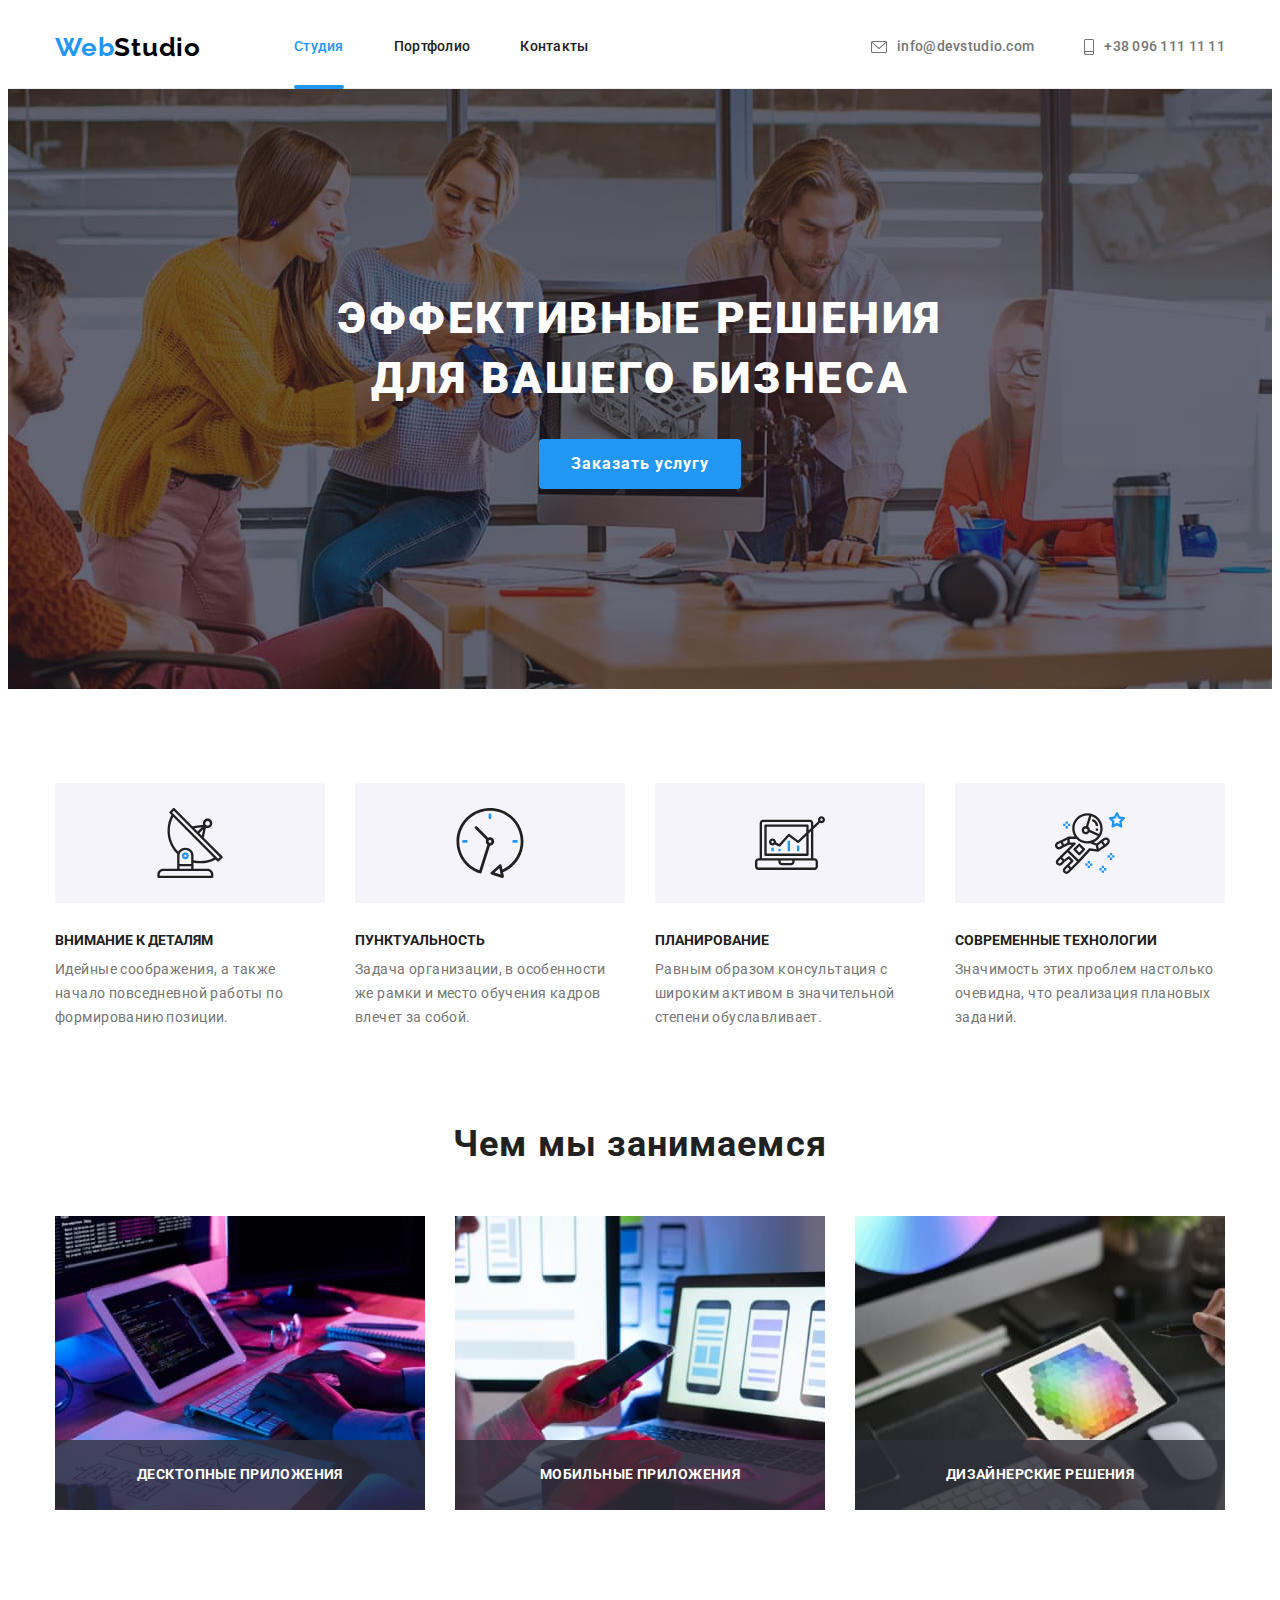
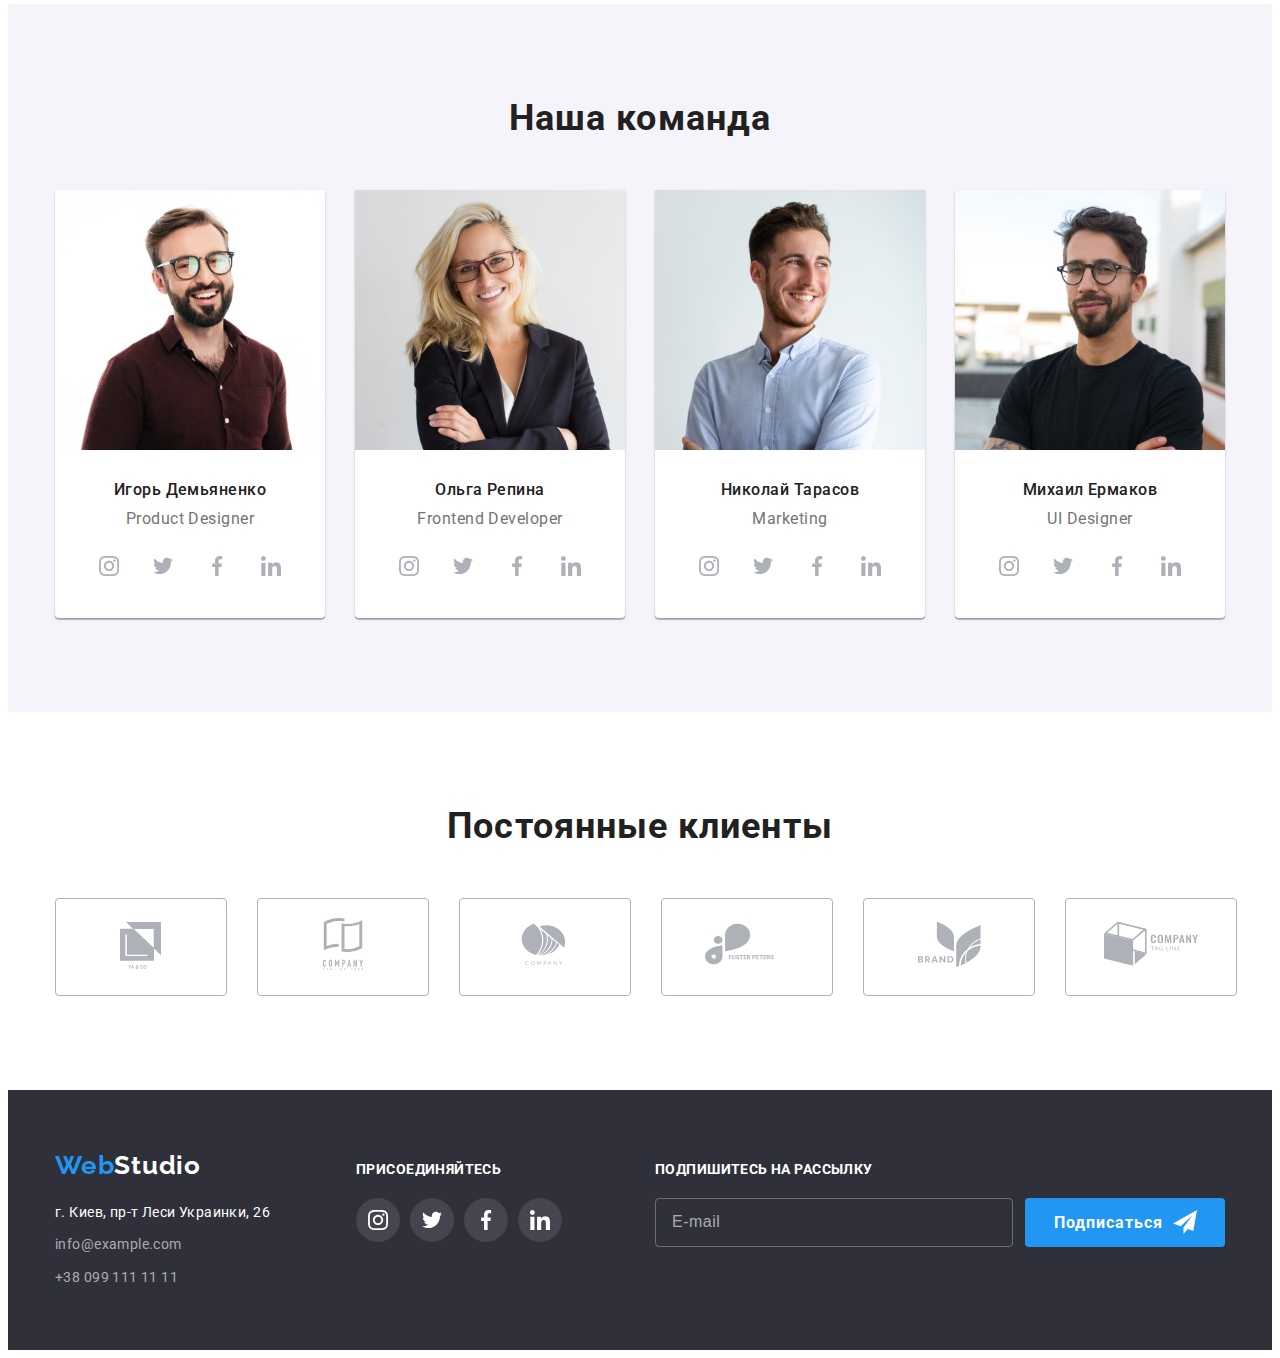
==== index.html @ 7956aa9d "Добавляет файлы после 7-го ДЗ" ====
<!DOCTYPE html>
<html lang="ru">
  <head>
    <meta charset="UTF-8" />
    <meta http-equiv="X-UA-Compatible" content="IE=edge" />
    <meta name="viewport" content="width=device-width, initial-scale=1.0" />
    <title>Студия</title>
    <link rel="preconnect" href="https://fonts.googleapis.com" />
    <link rel="preconnect" href="https://fonts.gstatic.com" crossorigin />
    <link
      href="https://fonts.googleapis.com/css2?family=Raleway:wght@700&family=Roboto:wght@400;500;700;900&display=swap"
      rel="stylesheet"
    />
    <link
      rel="stylesheet"
      href="https://cdnjs.cloudflare.com/ajax/libs/modern-normalize/1.1.0/modern-normalize.min.css"
      integrity="sha512-wpPYUAdjBVSE4KJnH1VR1HeZfpl1ub8YT/NKx4PuQ5NmX2tKuGu6U/JRp5y+Y8XG2tV+wKQpNHVUX03MfMFn9Q=="
      crossorigin="anonymous"
      referrerpolicy="no-referrer"
    />
    <link rel="stylesheet" href="./css/main.min.css" />
  </head>

  <body>
    <!-- Шапка сайта header -->
    <header class="header">
      <div class="container header__container">
        <a class="logo link header__logo" href="./index.html">
          <span class="logo__accent">Web</span>Studio</a
        >
        <nav class="header__nav nav">
          <ul class="nav__list list">
            <li class="nav__item">
              <a class="nav__link nav__link-current link" href="./index.html">Студия</a>
            </li>

            <li class="nav__item">
              <a class="nav__link link" href="./portfolio.html">Портфолио</a>
            </li>

            <li class="nav__item">
              <a class="nav__link link" href="">Контакты</a>
            </li>
          </ul>
        </nav>

        <ul class="header-contacts-list header-contacts-list__content list">
          <li class="header-contacts-list__item">
            <a class="header-contacts-list__link link" href="mailto:info@devstudio.com">
              <svg class="header-contacts-list__icon" width="16" height="12">
                <use href="./images/icons.svg#icon-contacts-envelope"></use>
              </svg>
              info@devstudio.com
            </a>
          </li>

          <li class="header-contacts-list__item">
            <a class="header-contacts-list__link link" href="tel:+380961111111">
              <svg class="header-contacts-list__icon" width="10" height="16">
                <use href="./images/icons.svg#icon-contacts-smartphone"></use>
              </svg>
              +38 096 111 11 11
            </a>
          </li>
        </ul>
      </div>
    </header>

    <main>
      <!-- Герой hero section -->
      <section class="hero hero__section">
        <h1 class="hero__title">Эффективные решения для вашего бизнеса</h1>
        <button class="btn hero__btn" type="button" data-modal-open>Заказать услугу</button>
      </section>
      <!-- Наши особенности features section  -->
      <section class="features section">
        <div class="container features__container">
          <h2 class="features__title visually-hidden">Наши особенности</h2>

          <ul class="features-list features-list__content list">
            <li class="features-list__item">
              <div class="features-list-icon">
                <svg class="features-list-icon__antenna" width="70" height="70">
                  <use href="./images/icons.svg#icon-features-antenna"></use>
                </svg>
              </div>
              <h3 class="features-list__title">Внимание к деталям</h3>
              <p class="features-list__text">
                Идейные соображения, а также начало повседневной работы по формированию позиции.
              </p>
            </li>

            <li class="features-list__item">
              <div class="features-list-icon">
                <svg class="features-list-icon__clock" width="70" height="70">
                  <use href="./images/icons.svg#icon-features-clock"></use>
                </svg>
              </div>
              <h3 class="features-list__title">Пунктуальность</h3>
              <p class="features-list__text">
                Задача организации, в особенности же рамки и место обучения кадров влечет за собой.
              </p>
            </li>

            <li class="features-list__item">
              <div class="features-list-icon">
                <svg class="features-list-icon__diagram" width="70" height="70">
                  <use href="./images/icons.svg#icon-features-diagram"></use>
                </svg>
              </div>
              <h3 class="features-list__title">Планирование</h3>
              <p class="features-list__text">
                Равным образом консультация с широким активом в значительной степени обуславливает.
              </p>
            </li>

            <li class="features-list__item">
              <div class="features-list-icon">
                <svg class="features-list-icon__astronaut" width="70" height="70">
                  <use href="./images/icons.svg#icon-features-astronaut"></use>
                </svg>
              </div>
              <h3 class="features-list__title">Современные технологии</h3>
              <p class="features-list__text">
                Значимость этих проблем настолько очевидна, что реализация плановых заданий.
              </p>
            </li>
          </ul>
        </div>
      </section>
      <!-- Чем мы занимаемся about section -->
      <section class="about section">
        <div class="container about__container">
          <h2 class="about__title section-title">Чем мы занимаемся</h2>

          <ul class="about-list list">
            <li class="about-list__item">
              <div class="about-list-container">
                <img
                  src="./images/about-1.jpg"
                  alt="рабочее место разработчика монитор с кодом и руки на клавиатуре"
                  width="370"
                />
                <p class="about-list-container__text">Десктопные приложения</p>
              </div>
            </li>

            <li class="about-list__item">
              <div class="about-list-container">
                <img
                  src="./images/about-2.jpg"
                  alt="рабочее место разработчика ноутбук с дизайном мобильного сайта и руки с телефоном"
                  width="370"
                />
                <p class="about-list-container__text">Мобильные приложения</p>
              </div>
            </li>

            <li class="about-list__item">
              <div class="about-list-container">
                <img
                  src="./images/about-3.jpg"
                  alt="рабочее место разработчика монитор с палитрой цветов на экране и планшет в руках с палитрой"
                  width="370"
                />
                <p class="about-list-container__text">Дизайнерские решения</p>
              </div>
            </li>
          </ul>
        </div>
      </section>
      <!-- Наша команда team section-->
      <section class="team section">
        <div class="container team__container">
          <h2 class="team__title section-title">Наша команда</h2>
          <ul class="team-list team-list__content list">
            <li class="team-list__item">
              <img src="./images/team-1.jpg" alt="мужчина в очках и бардовой рубашке" width="270" />
              <div class="team-list-descr">
                <h3 class="team-list-descr__title">Игорь Демьяненко</h3>
                <p class="team-list-descr__text" lang="en">Product Designer</p>

                <ul class="social-list social-list__content list">
                  <li class="social-list__item">
                    <a href="" class="social-list__link link">
                      <svg class="social-list__icon social-list__icon-team" width="20" height="20">
                        <use href="./images/icons.svg#icon-social-instagram"></use>
                      </svg>
                    </a>
                  </li>

                  <li class="social-list__item">
                    <a href="" class="social-list__link link">
                      <svg class="social-list__icon social-list__icon-team" width="20" height="20">
                        <use href="./images/icons.svg#icon-social-twitter "></use>
                      </svg>
                    </a>
                  </li>

                  <li class="social-list__item">
                    <a href="" class="social-list__link link">
                      <svg class="social-list__icon social-list__icon-team" width="20" height="20">
                        <use href="./images/icons.svg#icon-social-facebook"></use>
                      </svg>
                    </a>
                  </li>

                  <li class="social-list__item">
                    <a href="" class="social-list__link link">
                      <svg class="social-list__icon social-list__icon-team" width="20" height="20">
                        <use href="./images/icons.svg#icon-social-linkedin"></use>
                      </svg>
                    </a>
                  </li>
                </ul>
              </div>
            </li>

            <li class="team-list__item">
              <img src="./images/team-2.jpg" alt="женщина в очках и черном пиджаке" width="270" />
              <div class="team-list-descr">
                <h3 class="team-list-descr__title">Ольга Репина</h3>
                <p class="team-list-descr__text" lang="en">Frontend Developer</p>

                <ul class="social-list social-list__content list">
                  <li class="social-list__item">
                    <a href="" class="social-list__link link">
                      <svg class="social-list__icon social-list__icon-team" width="20" height="20">
                        <use href="./images/icons.svg#icon-social-instagram"></use>
                      </svg>
                    </a>
                  </li>

                  <li class="social-list__item">
                    <a href="" class="social-list__link link">
                      <svg class="social-list__icon social-list__icon-team" width="20" height="20">
                        <use href="./images/icons.svg#icon-social-twitter "></use>
                      </svg>
                    </a>
                  </li>

                  <li class="social-list__item">
                    <a href="" class="social-list__link link">
                      <svg class="social-list__icon social-list__icon-team" width="20" height="20">
                        <use href="./images/icons.svg#icon-social-facebook"></use>
                      </svg>
                    </a>
                  </li>

                  <li class="social-list__item">
                    <a href="" class="social-list__link link">
                      <svg class="social-list__icon social-list__icon-team" width="20" height="20">
                        <use href="./images/icons.svg#icon-social-linkedin"></use>
                      </svg>
                    </a>
                  </li>
                </ul>
              </div>
            </li>

            <li class="team-list__item">
              <img src="./images/team-3.jpg" alt="мужчина в голубой рубашке" width="270" />
              <div class="team-list-descr">
                <h3 class="team-list-descr__title">Николай Тарасов</h3>
                <p class="team-list-descr__text" lang="en">Marketing</p>

                <ul class="social-list social-list__content list">
                  <li class="social-list__item">
                    <a href="" class="social-list__link link">
                      <svg class="social-list__icon social-list__icon-team" width="20" height="20">
                        <use href="./images/icons.svg#icon-social-instagram"></use>
                      </svg>
                    </a>
                  </li>

                  <li class="social-list__item">
                    <a href="" class="social-list__link link">
                      <svg class="social-list__icon social-list__icon-team" width="20" height="20">
                        <use href="./images/icons.svg#icon-social-twitter "></use>
                      </svg>
                    </a>
                  </li>

                  <li class="social-list__item">
                    <a href="" class="social-list__link link">
                      <svg class="social-list__icon social-list__icon-team" width="20" height="20">
                        <use href="./images/icons.svg#icon-social-facebook"></use>
                      </svg>
                    </a>
                  </li>

                  <li class="social-list__item">
                    <a href="" class="social-list__link link">
                      <svg class="social-list__icon social-list__icon-team" width="20" height="20">
                        <use href="./images/icons.svg#icon-social-linkedin"></use>
                      </svg>
                    </a>
                  </li>
                </ul>
              </div>
            </li>

            <li class="team-list__item">
              <img
                src="./images/team-4.jpg"
                alt="мужчина в очках и в черной футболке"
                width="270"
              />
              <div class="team-list-descr">
                <h3 class="team-list-descr__title">Михаил Ермаков</h3>
                <p class="team-list-descr__text" lang="en">UI Designer</p>

                <ul class="social-list social-list__content list">
                  <li class="social-list__item">
                    <a href="" class="social-list__link link">
                      <svg class="social-list__icon social-list__icon-team" width="20" height="20">
                        <use href="./images/icons.svg#icon-social-instagram"></use>
                      </svg>
                    </a>
                  </li>

                  <li class="social-list__item">
                    <a href="" class="social-list__link link">
                      <svg class="social-list__icon social-list__icon-team" width="20" height="20">
                        <use href="./images/icons.svg#icon-social-twitter "></use>
                      </svg>
                    </a>
                  </li>

                  <li class="social-list__item">
                    <a href="" class="social-list__link link">
                      <svg class="social-list__icon social-list__icon-team" width="20" height="20">
                        <use href="./images/icons.svg#icon-social-facebook"></use>
                      </svg>
                    </a>
                  </li>

                  <li class="social-list__item">
                    <a href="" class="social-list__link link">
                      <svg class="social-list__icon social-list__icon-team" width="20" height="20">
                        <use href="./images/icons.svg#icon-social-linkedin"></use>
                      </svg>
                    </a>
                  </li>
                </ul>
              </div>
            </li>
          </ul>
        </div>
      </section>
      <!-- Наши клиенты clients section-->
      <section class="clients section">
        <div class="container clients__container">
          <h2 class="clients__title section-title">Постоянные клиенты</h2>
          <ul class="clients-list clients-list__content list">
            <li class="clients-list__item">
              <a href="" class="clients-list__link link">
                <svg class="clients-list__icon" width="106" height="60">
                  <use href="./images/icons.svg#icon-clients-logo-1 "></use>
                </svg>
              </a>
            </li>

            <li class="clients-list__item">
              <a href="" class="clients-list__link link">
                <svg class="clients-list__icon" width="106" height="60">
                  <use href="./images/icons.svg#icon-clients-logo-2 "></use>
                </svg>
              </a>
            </li>

            <li class="clients-list__item">
              <a href="" class="clients-list__link link">
                <svg class="clients-list__icon" width="106" height="60">
                  <use href="./images/icons.svg#icon-clients-logo-3 "></use>
                </svg>
              </a>
            </li>

            <li class="clients-list__item">
              <a href="" class="clients-list__link link">
                <svg class="clients-list__icon" width="106" height="60">
                  <use href="./images/icons.svg#icon-clients-logo-4 "></use>
                </svg>
              </a>
            </li>

            <li class="clients-list__item">
              <a href="" class="clients-list__link link">
                <svg class="clients-list__icon" width="106" height="60">
                  <use href="./images/icons.svg#icon-clients-logo-5 "></use>
                </svg>
              </a>
            </li>

            <li class="clients-list__item">
              <a href="" class="clients-list__link link">
                <svg class="clients-list__icon" width="106" height="60">
                  <use href="./images/icons.svg#icon-clients-logo-6 "></use>
                </svg>
              </a>
            </li>
          </ul>
        </div>
      </section>
    </main>
    <!-- Подвал сайта footer-->
    <footer class="footer">
      <div class="container footer__container">
        <div class="footer-left footer-left__content">
          <a class="footer__logo logo link" href="./index.html">
            <span class="logo__accent">Web</span>Studio</a
          >
          <address class="footer-adress footer-adress__content">
            <p class="footer-adress__text">г. Киев, пр-т Леси Украинки, 26</p>
          </address>
          <ul class="footer-contacts-list footer-contacts-list__content list">
            <li class="footer-contacts-list__item">
              <a class="footer-contacts-list__link link" href="mailto:info@example.com"
                >info@example.com</a
              >
            </li>
            <li class="footer-contacts-list__item">
              <a class="footer-contacts-list__link link" href="tel:+380991111111"
                >+38 099 111 11 11</a
              >
            </li>
          </ul>
        </div>
        <div class="footer-middle footer-middle__content">
          <p class="footer-middle__text">Присоединяйтесь</p>
          <ul class="social-list list">
            <li class="social-list__item">
              <a href="" class="social-list__link social-list__link-footer link">
                <svg class="social-list__icon" width="20" height="20">
                  <use href="./images/icons.svg#icon-social-instagram"></use>
                </svg>
              </a>
            </li>

            <li class="social-list__item">
              <a href="" class="social-list__link social-list__link-footer link">
                <svg class="social-list__icon" width="20" height="20">
                  <use href="./images/icons.svg#icon-social-twitter "></use>
                </svg>
              </a>
            </li>

            <li class="social-list__item">
              <a href="" class="social-list__link social-list__link-footer link">
                <svg class="social-list__icon" width="20" height="20">
                  <use href="./images/icons.svg#icon-social-facebook"></use>
                </svg>
              </a>
            </li>

            <li class="social-list__item">
              <a href="" class="social-list__link social-list__link-footer link">
                <svg class="social-list__icon" width="20" height="20">
                  <use href="./images/icons.svg#icon-social-linkedin"></use>
                </svg>
              </a>
            </li>
          </ul>
        </div>
        <div class="footer-right">
          <form action="#" class="footer-form">
            <p class="footer-form__text">Подпишитесь на рассылку</p>
            <div class="footer-form-block">
              <input
                type="email"
                name="user-email"
                id="user-email"
                class="input-email"
                placeholder="E-mail"
              />
              <span class="footer-button-wrapper">
                <button type="submit" class="btn footer__btn">Подписаться</button>
                <svg class="btn__icon" width="24" height="24">
                  <use href="./images/icons.svg#icon-subscription "></use>
                </svg>
              </span>
            </div>
          </form>
        </div>
      </div>
    </footer>

    <div class="backdrop is-hidden" data-modal>
      <div class="modal">
        <button type="button" class="close-btn" data-modal-close>
          <svg class="close-btn__icon" width="18" height="18">
            <use href="./images/icons.svg#icon-close "></use>
          </svg>
        </button>

        <p class="modal__title">Оставьте свои данные, мы вам перезвоним</p>

        <form action="#" class="modal-form">
          <div class="modal-form__field">
            <label for="user-name" class="modal-form__input-label">Имя</label>
            <span class="modal-form__input-wrapper">
              <input type="text" name="user-name" id="user-name" class="modal-form__input" />
              <svg class="modal-form__input-icon" width="18" height="18">
                <use href="./images/icons.svg#icon-modal-person"></use>
              </svg>
            </span>
          </div>

          <div class="modal-form__field">
            <label for="user-tel" class="modal-form__input-label">Телефон</label>
            <span class="modal-form__input-wrapper">
              <input type="tel" name="user-tel" id="user-tel" class="modal-form__input" />
              <svg class="modal-form__input-icon" width="18" height="18">
                <use href="./images/icons.svg#icon-modal-phone"></use>
              </svg>
            </span>
          </div>

          <div class="modal-form__field">
            <label for="user-email" class="modal-form__input-label">Почта</label>
            <span class="modal-form__input-wrapper">
              <input type="email" name="user-email" id="user-email" class="modal-form__input" />
              <svg class="modal-form__input-icon" width="18" height="18">
                <use href="./images/icons.svg#icon-modal-email"></use>
              </svg>
            </span>
          </div>
          <div class="modal-form__field">
            <label for="user-text" class="modal-form__input-label">Комментарий</label>
            <textarea
              name="user-text"
              id="user-text"
              class="modal-form__text-input"
              placeholder="Введите текст"
            ></textarea>
          </div>

          <label for="modal-checkbox" class="modal-form__check-text">
            <input
              type="checkbox"
              id="modal-checkbox"
              class="modal-form__checkbox visually-hidden"
            />
            <span class="modal-form__icon-place">
              <svg class="modal-form__check-icon" width="16" height="15">
                <use href="./images/icons.svg#icon-modal-check"></use>
              </svg>
            </span>
            Соглашаюсь с рассылкой и принимаю&#160;
            <a class="modal-form__link link" href="">Условия договора</a></label
          >

          <button type="submit" class="btn modal-form__btn">Отправить</button>
        </form>
      </div>
    </div>
    <script src="./js/modal.js"></script>
  </body>
</html>
---- css/main.min.css ----
:root{--accent-color: #2196f3;--title-color: #212121;--text-color: #757575;--primary-background-color: #ffffff;--secondary-background-color: #2f303a;--third-background-color: #f5f4fa;--btn-color: #f5f4fa;--primary-btn-text-color: #ffffff;--secondary-btn-text-color: #212121;--primary-gap: 30px}html{box-sizing:border-box}*,*::before,*::after{box-sizing:inherit}body{background-color:var(--primary-background-color);color:var(--text-color);font-family:Roboto, sans-serif;font-style:normal}h1,h2,h3,h4,h5,h6,p{margin:0}ul{padding:0;margin:0}img{display:block;max-width:100%;height:auto}.link{text-decoration:none}.list{list-style:none}.visually-hidden{position:absolute;width:1px;height:1px;margin:-1px;padding:0;overflow:hidden;border:0;clip:rect(0 0 0 0)}.logo{font-family:Raleway, sans-serif;font-weight:700;font-size:26px;line-height:1.19;letter-spacing:0.03em;color:#000000}.logo__accent{color:var(--accent-color)}.container{padding-left:15px;padding-right:15px}.section{padding-top:94px;padding-bottom:94px}.section-title{color:var(--title-color);font-weight:700;font-size:36px;line-height:1.16;text-align:center;letter-spacing:0.03em}.btn{display:block;padding-top:10px;padding-bottom:10px;border:none;border-radius:4px;cursor:pointer;font-family:inherit;font-weight:700;font-size:16px;line-height:1.87;text-align:center;letter-spacing:0.06em;color:var(--primary-btn-text-color);background-color:var(--accent-color)}.btn__icon{position:absolute;right:28px;top:50%;transform:translateY(-50%);fill:#ffffff}.social-list{display:flex;justify-content:center}.social-list__content{margin-top:16px}.social-list__item{width:44px;height:44px}.social-list__item+.social-list__item{margin-left:10px}.social-list__link{width:100%;height:100%;border-radius:50%;background-color:#ffffff;display:flex;align-items:center;justify-content:center;transition:background-color 250ms cubic-bezier(0.4, 0, 0.2, 1)}.social-list__link:hover,.social-list__link:focus{background-color:var(--accent-color)}.social-list__link-footer{background-color:rgba(255,255,255,0.1)}.social-list__icon{fill:#ffffff}.social-list__icon-team{fill:#afb1b8;transition:fill 250ms cubic-bezier(0.4, 0, 0.2, 1)}.social-list__link:hover .social-list__icon-team,.social-list__link:focus .social-list__icon-team{fill:var(--primary-btn-text-color)}.backdrop{position:fixed;width:100vw;height:100vh;background:rgba(0,0,0,0.2);top:0;display:flex;align-items:center;justify-content:center;transition:opacity 250ms cubic-bezier(0.4, 0, 0.2, 1),visibility 250ms cubic-bezier(0.4, 0, 0.2, 1)}.backdrop.is-hidden{opacity:0;visibility:hidden;pointer-events:none}.backdrop.is-hidden .modal{transform:scale(2) translateY(300px)}.modal{padding:40px;width:528px;min-height:581px;background-color:#ffffff;box-shadow:0px 1px 3px rgba(0,0,0,0.12),0px 1px 1px rgba(0,0,0,0.14),0px 2px 1px rgba(0,0,0,0.2);border-radius:4px;position:relative;transform:scale(1) translateY(0);transition:transform 250ms cubic-bezier(0.4, 0, 0.2, 1)}.close-btn{position:absolute;padding:0;right:8px;top:8px;background-color:#ffffff;border-radius:50%;width:30px;height:30px;border:1px solid rgba(0,0,0,0.1);display:flex;align-items:center;justify-content:center;transition:fill 250ms cubic-bezier(0.4, 0, 0.2, 1)}.close-btn__icon{display:block;fill:#000000}.close-btn:hover .close-btn__icon,.close-btn:focus .close-btn__icon{fill:var(--accent-color)}.modal__title{margin-bottom:12px;font-weight:700;font-size:20px;line-height:1.15;text-align:center;letter-spacing:0.03em;color:var(--title-color)}.modal-form__field+.modal-form__field{margin-top:10px}.modal-form__input-label{font-size:12px;line-height:1.16;letter-spacing:0.01em;color:var(--text-color);display:block;margin-bottom:4px}.modal-form__input-wrapper{display:block;position:relative}.modal-form__input{width:100%;height:40px;border:1px solid rgba(33,33,33,0.2);border-radius:4px;background:transparent;padding-left:42px;padding-right:12px;outline:none;transition:border-color 250ms cubic-bezier(0.4, 0, 0.2, 1)}.modal-form__input:focus{border-color:var(--accent-color)}.modal-form__input-icon{position:absolute;left:12px;top:50%;transform:translateY(-50%);transition:fill 250ms cubic-bezier(0.4, 0, 0.2, 1)}.modal-form__input:focus+.modal-form__input-icon{fill:var(--accent-color)}.modal-form__text-input{padding-top:12px;padding-bottom:12px;padding-left:16px;padding-right:16px;width:100%;height:120px;border-radius:4px;border:1px solid rgba(33,33,33,0.2);background:transparent;resize:none;outline:none;transition:border-color 250ms cubic-bezier(0.4, 0, 0.2, 1)}.modal-form__text-input:focus{border-color:var(--accent-color)}.modal-form__check-text{margin-top:20px;margin-bottom:30px;font-size:14px;line-height:1.71;letter-spacing:0.03em;color:var(--text-color);display:flex;position:relative;align-items:center;justify-content:center}.modal-form__icon-place{width:16px;height:15px;border:2px solid #212121;border-radius:2px;margin-right:8px;display:flex;align-items:center;justify-content:center;transition:background-color 250ms cubic-bezier(0.4, 0, 0.2, 1)}.modal-form__checkbox:checked+.modal-form__icon-place{background-color:var(--accent-color);border:none}.modal-form__link{margin-bottom:5px;color:var(--accent-color)}.modal-form__link::after{content:'';width:100%;height:1px;margin-top:-5px;background-color:var(--accent-color);display:block;border-bottom:1px solid var(--accent-color)}.modal-form__btn{margin:0 auto;padding-left:56px;padding-right:55px;transition:background-color 250ms cubic-bezier(0.4, 0, 0.2, 1),box-shadow 250ms cubic-bezier(0.4, 0, 0.2, 1)}.modal-form__btn:hover,.modal-form__btn:focus{background-color:#188ce8;box-shadow:0px 4px 4px rgba(0,0,0,0.15)}.header{padding-top:24px;padding-bottom:25px;border-bottom:1px solid #ececec}.header__container{margin-right:auto;margin-left:auto;width:1200px;display:flex;align-items:center}.header__logo{margin-right:93px}.nav__list{align-items:center;display:flex}.nav__item:not(:last-child){margin-right:50px}.nav__link{display:block;position:relative;color:#212121;font-weight:500;font-size:14px;line-height:1.14;letter-spacing:0.02em;transition:color 250ms cubic-bezier(0.4, 0, 0.2, 1),fill 250ms cubic-bezier(0.4, 0, 0.2, 1)}.nav__link:hover,.nav__link:focus{color:var(--accent-color)}.nav__link-current{color:var(--accent-color)}.nav__link-current::after{content:'';display:block;bottom:-34px;position:absolute;width:100%;height:4px;border-radius:2px;background-color:var(--accent-color)}.header-contacts-list__content{display:flex;justify-content:center;align-items:center;margin-left:auto}.header-contacts-list__item:not(:last-child){margin-right:50px}.header-contacts-list__link{display:flex;position:relative;color:var(--text-color);font-weight:500;font-size:14px;line-height:1.14;letter-spacing:0.02em;transition:color 250ms cubic-bezier(0.4, 0, 0.2, 1),fill 250ms cubic-bezier(0.4, 0, 0.2, 1)}.header-contacts-list__link:hover,.header-contacts-list__link:focus{color:var(--accent-color)}.header-contacts-list__icon{margin-top:auto;margin-bottom:auto;margin-right:10px;fill:currentColor}.header-contacts-list__icon:hover,.header-contacts-list__icon:focus{fill:var(--accent-color)}.hero__section{padding-top:200px;padding-bottom:200px;background-color:#c4c4c4;background-image:linear-gradient(rgba(47,48,58,0.4), rgba(47,48,58,0.4)),url(../images/hero-bg.jpg);background-repeat:no-repeat;background-position:center;background-size:cover;margin-top:0;margin-bottom:0;margin-left:auto;margin-right:auto;max-width:1600px}.hero__title{margin-left:auto;margin-right:auto;margin-bottom:30px;max-width:696px;color:#ffffff;font-weight:900;font-size:44px;line-height:1.36;text-align:center;letter-spacing:0.06em;text-transform:uppercase}.hero__btn{margin-left:auto;margin-right:auto;padding-left:32px;padding-right:32px;transition:background-color 250ms cubic-bezier(0.4, 0, 0.2, 1),box-shadow 250ms cubic-bezier(0.4, 0, 0.2, 1)}.hero__btn:hover,.hero__btn:focus{background-color:#188ce8;box-shadow:0px 4px 4px rgba(0,0,0,0.15)}.features__container{margin-right:auto;margin-left:auto;width:1200px}.features-list__content{display:flex;margin-left:calc(-1 * var(--primary-gap));margin-top:calc(-1 * var(--primary-gap))}.features-list__item{flex-basis:calc(100% / 4 - var(--primary-gap));margin-left:var(--primary-gap);margin-top:var(--primary-gap)}.features-list__title{margin-top:30px;margin-bottom:10px;color:var(--title-color);font-weight:700;font-size:14px;line-height:1.14;text-transform:uppercase}.features-list__text{color:var(--text-color);font-size:14px;line-height:1.71;letter-spacing:0.03em}.features-list-icon{padding-top:25px;padding-bottom:25px;padding-left:100px;padding-right:100px;background-color:#f5f4fa}.features-list-icon__antenna,.features-list-icon__clock,.features-list-icon__diagram,.features-list-icon__astronaut{display:block}.about{padding-top:0}.about__container{margin-right:auto;margin-left:auto;width:1200px}.about__title{margin-bottom:50px}.about-list{display:flex;justify-content:space-between}.about-list-container{position:relative}.about-list-container__text{padding-bottom:27px;padding-top:27px;position:absolute;bottom:0;width:100%;background-color:rgba(47,48,58,0.8);color:#ffffff;font-weight:700;font-size:14px;line-height:1.14;letter-spacing:0.03em;text-transform:uppercase;text-align:center}.team{background-color:var(--third-background-color)}.team__container{margin-right:auto;margin-left:auto;width:1200px}.team__title{margin-bottom:50px}.team-list__content{display:flex;flex-wrap:wrap;margin-left:calc(-1 * var(--primary-gap));margin-top:calc(-1 * var(--primary-gap))}.team-list__item{flex-basis:calc(100% / 4 - var(--primary-gap));margin-left:var(--primary-gap);margin-top:var(--primary-gap);border-radius:0px 0px 4px 4px;box-shadow:0px 1px 3px rgba(0,0,0,0.12),0px 1px 1px rgba(0,0,0,0.14),0px 2px 1px rgba(0,0,0,0.2);background-color:var(--primary-background-color)}.team-list-descr{padding-top:30px;padding-bottom:30px;text-align:center}.team-list-descr__title{margin-bottom:10px;color:var(--title-color);font-weight:500;font-size:16px;line-height:1.19;letter-spacing:0.03em}.team-list-descr__text{font-size:16px;line-height:1.19;text-align:center;letter-spacing:0.03em}.clients__container{margin-right:auto;margin-left:auto;width:1200px}.clients__title{margin-bottom:50px}.clients-list__content{display:flex;margin-left:calc(-1 * var(--primary-gap));margin-top:calc(-1 * var(--primary-gap))}.clients-list__item{flex-basis:calc(100% / 6 - var(--primary-gap));margin-left:var(--primary-gap);margin-top:var(--primary-gap)}.clients-list__link{display:block;padding-top:16px;padding-bottom:16px;padding-left:32px;padding-right:32px;border:1px solid #afb1b8;border-radius:4px;color:#afb1b8;transition:color 250ms cubic-bezier(0.4, 0, 0.2, 1)}.clients-list__link:hover,.clients-list__link:focus{border:1px solid var(--accent-color);color:var(--accent-color)}.clients-list__icon{fill:currentColor;transition:fill 250ms cubic-bezier(0.4, 0, 0.2, 1)}.clients-list__icon:hover,.clients-list__icon:focus{fill:var(--accent-color)}.footer{padding-top:60px;padding-bottom:60px;background-color:var(--secondary-background-color)}.footer__container{margin-right:auto;margin-left:auto;width:1200px;display:flex;align-items:baseline}.footer__logo{display:block;margin-bottom:20px;color:#ffffff}.footer__btn{margin-left:12px;margin-right:0px;padding-left:29px;padding-right:62px;transition:background-color 250ms cubic-bezier(0.4, 0, 0.2, 1),box-shadow 250ms cubic-bezier(0.4, 0, 0.2, 1)}.footer__btn:hover,.footer__btn:focus{background-color:#188ce8;box-shadow:0px 4px 4px rgba(0,0,0,0.15)}.footer-left__content{min-width:231px;margin-right:70px}.footer-adress__content{margin-bottom:9px}.footer-adress__text{font-style:normal;font-size:14px;line-height:1.71;letter-spacing:0.03em;color:#ffffff}.footer-contacts-list__item:not(:last-child){margin-bottom:9px}.footer-contacts-list__link{font-size:14px;line-height:1.71;letter-spacing:0.03em;color:rgba(255,255,255,0.6);transition:color 250ms cubic-bezier(0.4, 0, 0.2, 1)}.footer-contacts-list__link:hover,.footer-contacts-list__link:focus{color:var(--accent-color)}.footer-middle__content{min-width:206px;margin-right:93px}.footer-middle__text{margin-bottom:20px;font-weight:700;font-size:14px;line-height:1.14;letter-spacing:0.03em;text-transform:uppercase;color:#ffffff}.footer-right{flex-grow:1}.footer-form__text{margin-bottom:20px;font-weight:700;font-size:14px;line-height:1.14;letter-spacing:0.03em;text-transform:uppercase;color:#ffffff}.footer-form-block{display:flex;justify-content:right}.input-email{width:100%;padding-top:15px;padding-bottom:15px;padding-left:16px;background-color:transparent;border:1px solid rgba(255,255,255,0.3);border-radius:4px;outline:none;color:rgba(255,255,255,0.6)}.input-email::placeholder{font-size:16px;line-height:1.25;letter-spacing:0.03em;color:rgba(255,255,255,0.6)}.footer-button-wrapper{display:block;position:relative}.works__container{margin-right:auto;margin-left:auto;width:1200px}.works-btn-list__content{display:flex;justify-content:center;margin-bottom:50px}.works-btn-list__item:not(:last-child){margin-right:8px}.works-btn{padding-left:22px;padding-right:22px;padding-top:6px;padding-bottom:6px;border:none;border-radius:4px;cursor:pointer;color:var(--secondary-btn-text-color);background-color:var(--btn-color);font-family:inherit;font-weight:500;font-size:16px;line-height:1.62;text-align:center;letter-spacing:0.03em;transition:box-shadow 250ms cubic-bezier(0.4, 0, 0.2, 1),color 250ms cubic-bezier(0.4, 0, 0.2, 1),background-color 250ms cubic-bezier(0.4, 0, 0.2, 1)}.works-btn:hover,.works-btn:focus{box-shadow:0px 3px 1px rgba(0,0,0,0.1),0px 1px 2px rgba(0,0,0,0.08),0px 2px 2px rgba(0,0,0,0.12);color:var(--primary-btn-text-color);background-color:var(--accent-color)}.btn-active{color:var(--primary-btn-text-color);background-color:var(--accent-color)}.works-list__content{display:flex;flex-wrap:wrap;margin-left:calc(-1 * var(--primary-gap));margin-top:calc(-1 * var(--primary-gap))}.works-list__item{flex-basis:calc(100% / 3 - var(--primary-gap));margin-left:var(--primary-gap);margin-top:var(--primary-gap)}.works-list__link{display:block;transition:box-shadow 250ms cubic-bezier(0.4, 0, 0.2, 1)}.works-list__link:hover,.works-list__link:focus{box-shadow:0px 1px 1px rgba(0,0,0,0.12),0px 4px 4px rgba(0,0,0,0.06),1px 4px 6px rgba(0,0,0,0.16)}.works-list-top-text__container{position:relative;overflow:hidden}.works-list-top-text__text{padding-top:63px;padding-bottom:63px;padding-left:24px;padding-right:24px;position:absolute;top:0;left:0;height:100%;font-size:18px;line-height:1.56;letter-spacing:0.03em;color:#ffffff;background-color:var(--accent-color);transform:translateY(100%);transition:transform 250ms cubic-bezier(0.4, 0, 0.2, 1)}.works-list__link:hover .works-list-top-text__text{transform:translateY(0)}.works-list-descr__content{padding-top:20px;padding-bottom:20px;padding-left:24px;padding-right:24px;border-left:1px solid #eeeeee;border-right:1px solid #eeeeee;border-bottom:1px solid #eeeeee}.works-list-descr__title{margin-bottom:4px;color:var(--title-color);font-weight:700;font-size:18px;line-height:2;letter-spacing:0.06em}.works-list-descr__text{font-size:16px;line-height:1.87;letter-spacing:0.03em;color:var(--text-color)}
/*# sourceMappingURL=main.min.css.map */
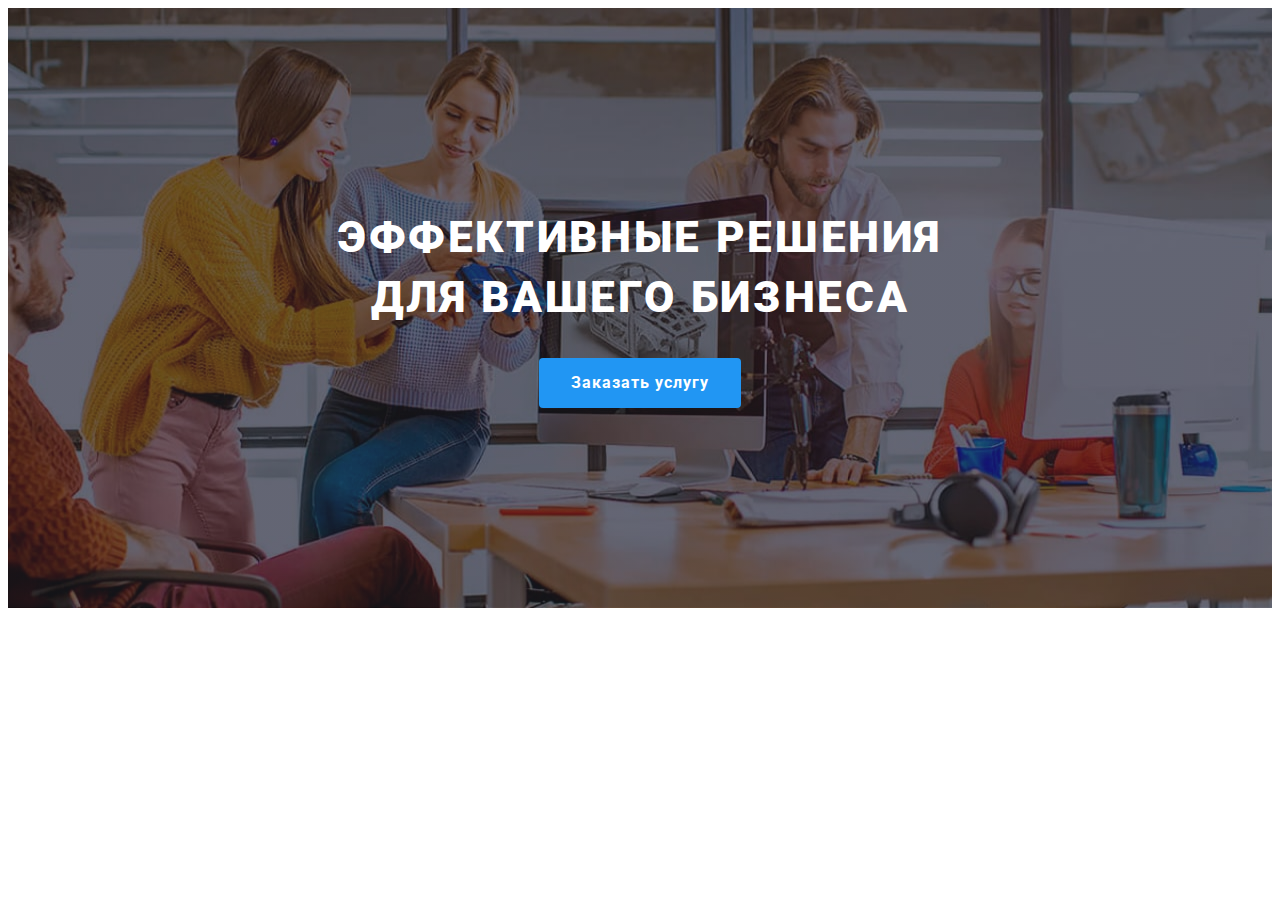
==== commit 544049bc: "Адаптирована секция Герой" ====
--- a/index.html
+++ b/index.html
@@ -23,7 +23,7 @@
 
   <body>
     <!-- Шапка сайта header -->
-    <header class="header">
+    <!-- <header class="header">
       <div class="container header__container">
         <a class="logo link header__logo" href="./index.html">
           <span class="logo__accent">Web</span>Studio</a
@@ -64,7 +64,7 @@
           </li>
         </ul>
       </div>
-    </header>
+    </header> -->
 
     <main>
       <!-- Герой hero section -->
@@ -73,7 +73,7 @@
         <button class="btn hero__btn" type="button" data-modal-open>Заказать услугу</button>
       </section>
       <!-- Наши особенности features section  -->
-      <section class="features section">
+      <!-- <section class="features section">
         <div class="container features__container">
           <h2 class="features__title visually-hidden">Наши особенности</h2>
 
@@ -127,9 +127,9 @@
             </li>
           </ul>
         </div>
-      </section>
+      </section> -->
       <!-- Чем мы занимаемся about section -->
-      <section class="about section">
+      <!-- <section class="about section">
         <div class="container about__container">
           <h2 class="about__title section-title">Чем мы занимаемся</h2>
 
@@ -168,9 +168,9 @@
             </li>
           </ul>
         </div>
-      </section>
+      </section> -->
       <!-- Наша команда team section-->
-      <section class="team section">
+      <!-- <section class="team section">
         <div class="container team__container">
           <h2 class="team__title section-title">Наша команда</h2>
           <ul class="team-list team-list__content list">
@@ -347,9 +347,9 @@
             </li>
           </ul>
         </div>
-      </section>
+      </section> -->
       <!-- Наши клиенты clients section-->
-      <section class="clients section">
+      <!-- <section class="clients section">
         <div class="container clients__container">
           <h2 class="clients__title section-title">Постоянные клиенты</h2>
           <ul class="clients-list clients-list__content list">
@@ -403,9 +403,9 @@
           </ul>
         </div>
       </section>
-    </main>
+    </main> -->
     <!-- Подвал сайта footer-->
-    <footer class="footer">
+    <!-- <footer class="footer">
       <div class="container footer__container">
         <div class="footer-left footer-left__content">
           <a class="footer__logo logo link" href="./index.html">
@@ -484,7 +484,7 @@
           </form>
         </div>
       </div>
-    </footer>
+    </footer> -->
 
     <div class="backdrop is-hidden" data-modal>
       <div class="modal">
--- a/css/main.min.css
+++ b/css/main.min.css
@@ -1,2 +1,2 @@
-:root{--accent-color: #2196f3;--title-color: #212121;--text-color: #757575;--primary-background-color: #ffffff;--secondary-background-color: #2f303a;--third-background-color: #f5f4fa;--btn-color: #f5f4fa;--primary-btn-text-color: #ffffff;--secondary-btn-text-color: #212121;--primary-gap: 30px}html{box-sizing:border-box}*,*::before,*::after{box-sizing:inherit}body{background-color:var(--primary-background-color);color:var(--text-color);font-family:Roboto, sans-serif;font-style:normal}h1,h2,h3,h4,h5,h6,p{margin:0}ul{padding:0;margin:0}img{display:block;max-width:100%;height:auto}.link{text-decoration:none}.list{list-style:none}.visually-hidden{position:absolute;width:1px;height:1px;margin:-1px;padding:0;overflow:hidden;border:0;clip:rect(0 0 0 0)}.logo{font-family:Raleway, sans-serif;font-weight:700;font-size:26px;line-height:1.19;letter-spacing:0.03em;color:#000000}.logo__accent{color:var(--accent-color)}.container{padding-left:15px;padding-right:15px}.section{padding-top:94px;padding-bottom:94px}.section-title{color:var(--title-color);font-weight:700;font-size:36px;line-height:1.16;text-align:center;letter-spacing:0.03em}.btn{display:block;padding-top:10px;padding-bottom:10px;border:none;border-radius:4px;cursor:pointer;font-family:inherit;font-weight:700;font-size:16px;line-height:1.87;text-align:center;letter-spacing:0.06em;color:var(--primary-btn-text-color);background-color:var(--accent-color)}.btn__icon{position:absolute;right:28px;top:50%;transform:translateY(-50%);fill:#ffffff}.social-list{display:flex;justify-content:center}.social-list__content{margin-top:16px}.social-list__item{width:44px;height:44px}.social-list__item+.social-list__item{margin-left:10px}.social-list__link{width:100%;height:100%;border-radius:50%;background-color:#ffffff;display:flex;align-items:center;justify-content:center;transition:background-color 250ms cubic-bezier(0.4, 0, 0.2, 1)}.social-list__link:hover,.social-list__link:focus{background-color:var(--accent-color)}.social-list__link-footer{background-color:rgba(255,255,255,0.1)}.social-list__icon{fill:#ffffff}.social-list__icon-team{fill:#afb1b8;transition:fill 250ms cubic-bezier(0.4, 0, 0.2, 1)}.social-list__link:hover .social-list__icon-team,.social-list__link:focus .social-list__icon-team{fill:var(--primary-btn-text-color)}.backdrop{position:fixed;width:100vw;height:100vh;background:rgba(0,0,0,0.2);top:0;display:flex;align-items:center;justify-content:center;transition:opacity 250ms cubic-bezier(0.4, 0, 0.2, 1),visibility 250ms cubic-bezier(0.4, 0, 0.2, 1)}.backdrop.is-hidden{opacity:0;visibility:hidden;pointer-events:none}.backdrop.is-hidden .modal{transform:scale(2) translateY(300px)}.modal{padding:40px;width:528px;min-height:581px;background-color:#ffffff;box-shadow:0px 1px 3px rgba(0,0,0,0.12),0px 1px 1px rgba(0,0,0,0.14),0px 2px 1px rgba(0,0,0,0.2);border-radius:4px;position:relative;transform:scale(1) translateY(0);transition:transform 250ms cubic-bezier(0.4, 0, 0.2, 1)}.close-btn{position:absolute;padding:0;right:8px;top:8px;background-color:#ffffff;border-radius:50%;width:30px;height:30px;border:1px solid rgba(0,0,0,0.1);display:flex;align-items:center;justify-content:center;transition:fill 250ms cubic-bezier(0.4, 0, 0.2, 1)}.close-btn__icon{display:block;fill:#000000}.close-btn:hover .close-btn__icon,.close-btn:focus .close-btn__icon{fill:var(--accent-color)}.modal__title{margin-bottom:12px;font-weight:700;font-size:20px;line-height:1.15;text-align:center;letter-spacing:0.03em;color:var(--title-color)}.modal-form__field+.modal-form__field{margin-top:10px}.modal-form__input-label{font-size:12px;line-height:1.16;letter-spacing:0.01em;color:var(--text-color);display:block;margin-bottom:4px}.modal-form__input-wrapper{display:block;position:relative}.modal-form__input{width:100%;height:40px;border:1px solid rgba(33,33,33,0.2);border-radius:4px;background:transparent;padding-left:42px;padding-right:12px;outline:none;transition:border-color 250ms cubic-bezier(0.4, 0, 0.2, 1)}.modal-form__input:focus{border-color:var(--accent-color)}.modal-form__input-icon{position:absolute;left:12px;top:50%;transform:translateY(-50%);transition:fill 250ms cubic-bezier(0.4, 0, 0.2, 1)}.modal-form__input:focus+.modal-form__input-icon{fill:var(--accent-color)}.modal-form__text-input{padding-top:12px;padding-bottom:12px;padding-left:16px;padding-right:16px;width:100%;height:120px;border-radius:4px;border:1px solid rgba(33,33,33,0.2);background:transparent;resize:none;outline:none;transition:border-color 250ms cubic-bezier(0.4, 0, 0.2, 1)}.modal-form__text-input:focus{border-color:var(--accent-color)}.modal-form__check-text{margin-top:20px;margin-bottom:30px;font-size:14px;line-height:1.71;letter-spacing:0.03em;color:var(--text-color);display:flex;position:relative;align-items:center;justify-content:center}.modal-form__icon-place{width:16px;height:15px;border:2px solid #212121;border-radius:2px;margin-right:8px;display:flex;align-items:center;justify-content:center;transition:background-color 250ms cubic-bezier(0.4, 0, 0.2, 1)}.modal-form__checkbox:checked+.modal-form__icon-place{background-color:var(--accent-color);border:none}.modal-form__link{margin-bottom:5px;color:var(--accent-color)}.modal-form__link::after{content:'';width:100%;height:1px;margin-top:-5px;background-color:var(--accent-color);display:block;border-bottom:1px solid var(--accent-color)}.modal-form__btn{margin:0 auto;padding-left:56px;padding-right:55px;transition:background-color 250ms cubic-bezier(0.4, 0, 0.2, 1),box-shadow 250ms cubic-bezier(0.4, 0, 0.2, 1)}.modal-form__btn:hover,.modal-form__btn:focus{background-color:#188ce8;box-shadow:0px 4px 4px rgba(0,0,0,0.15)}.header{padding-top:24px;padding-bottom:25px;border-bottom:1px solid #ececec}.header__container{margin-right:auto;margin-left:auto;width:1200px;display:flex;align-items:center}.header__logo{margin-right:93px}.nav__list{align-items:center;display:flex}.nav__item:not(:last-child){margin-right:50px}.nav__link{display:block;position:relative;color:#212121;font-weight:500;font-size:14px;line-height:1.14;letter-spacing:0.02em;transition:color 250ms cubic-bezier(0.4, 0, 0.2, 1),fill 250ms cubic-bezier(0.4, 0, 0.2, 1)}.nav__link:hover,.nav__link:focus{color:var(--accent-color)}.nav__link-current{color:var(--accent-color)}.nav__link-current::after{content:'';display:block;bottom:-34px;position:absolute;width:100%;height:4px;border-radius:2px;background-color:var(--accent-color)}.header-contacts-list__content{display:flex;justify-content:center;align-items:center;margin-left:auto}.header-contacts-list__item:not(:last-child){margin-right:50px}.header-contacts-list__link{display:flex;position:relative;color:var(--text-color);font-weight:500;font-size:14px;line-height:1.14;letter-spacing:0.02em;transition:color 250ms cubic-bezier(0.4, 0, 0.2, 1),fill 250ms cubic-bezier(0.4, 0, 0.2, 1)}.header-contacts-list__link:hover,.header-contacts-list__link:focus{color:var(--accent-color)}.header-contacts-list__icon{margin-top:auto;margin-bottom:auto;margin-right:10px;fill:currentColor}.header-contacts-list__icon:hover,.header-contacts-list__icon:focus{fill:var(--accent-color)}.hero__section{padding-top:200px;padding-bottom:200px;background-color:#c4c4c4;background-image:linear-gradient(rgba(47,48,58,0.4), rgba(47,48,58,0.4)),url(../images/hero-bg.jpg);background-repeat:no-repeat;background-position:center;background-size:cover;margin-top:0;margin-bottom:0;margin-left:auto;margin-right:auto;max-width:1600px}.hero__title{margin-left:auto;margin-right:auto;margin-bottom:30px;max-width:696px;color:#ffffff;font-weight:900;font-size:44px;line-height:1.36;text-align:center;letter-spacing:0.06em;text-transform:uppercase}.hero__btn{margin-left:auto;margin-right:auto;padding-left:32px;padding-right:32px;transition:background-color 250ms cubic-bezier(0.4, 0, 0.2, 1),box-shadow 250ms cubic-bezier(0.4, 0, 0.2, 1)}.hero__btn:hover,.hero__btn:focus{background-color:#188ce8;box-shadow:0px 4px 4px rgba(0,0,0,0.15)}.features__container{margin-right:auto;margin-left:auto;width:1200px}.features-list__content{display:flex;margin-left:calc(-1 * var(--primary-gap));margin-top:calc(-1 * var(--primary-gap))}.features-list__item{flex-basis:calc(100% / 4 - var(--primary-gap));margin-left:var(--primary-gap);margin-top:var(--primary-gap)}.features-list__title{margin-top:30px;margin-bottom:10px;color:var(--title-color);font-weight:700;font-size:14px;line-height:1.14;text-transform:uppercase}.features-list__text{color:var(--text-color);font-size:14px;line-height:1.71;letter-spacing:0.03em}.features-list-icon{padding-top:25px;padding-bottom:25px;padding-left:100px;padding-right:100px;background-color:#f5f4fa}.features-list-icon__antenna,.features-list-icon__clock,.features-list-icon__diagram,.features-list-icon__astronaut{display:block}.about{padding-top:0}.about__container{margin-right:auto;margin-left:auto;width:1200px}.about__title{margin-bottom:50px}.about-list{display:flex;justify-content:space-between}.about-list-container{position:relative}.about-list-container__text{padding-bottom:27px;padding-top:27px;position:absolute;bottom:0;width:100%;background-color:rgba(47,48,58,0.8);color:#ffffff;font-weight:700;font-size:14px;line-height:1.14;letter-spacing:0.03em;text-transform:uppercase;text-align:center}.team{background-color:var(--third-background-color)}.team__container{margin-right:auto;margin-left:auto;width:1200px}.team__title{margin-bottom:50px}.team-list__content{display:flex;flex-wrap:wrap;margin-left:calc(-1 * var(--primary-gap));margin-top:calc(-1 * var(--primary-gap))}.team-list__item{flex-basis:calc(100% / 4 - var(--primary-gap));margin-left:var(--primary-gap);margin-top:var(--primary-gap);border-radius:0px 0px 4px 4px;box-shadow:0px 1px 3px rgba(0,0,0,0.12),0px 1px 1px rgba(0,0,0,0.14),0px 2px 1px rgba(0,0,0,0.2);background-color:var(--primary-background-color)}.team-list-descr{padding-top:30px;padding-bottom:30px;text-align:center}.team-list-descr__title{margin-bottom:10px;color:var(--title-color);font-weight:500;font-size:16px;line-height:1.19;letter-spacing:0.03em}.team-list-descr__text{font-size:16px;line-height:1.19;text-align:center;letter-spacing:0.03em}.clients__container{margin-right:auto;margin-left:auto;width:1200px}.clients__title{margin-bottom:50px}.clients-list__content{display:flex;margin-left:calc(-1 * var(--primary-gap));margin-top:calc(-1 * var(--primary-gap))}.clients-list__item{flex-basis:calc(100% / 6 - var(--primary-gap));margin-left:var(--primary-gap);margin-top:var(--primary-gap)}.clients-list__link{display:block;padding-top:16px;padding-bottom:16px;padding-left:32px;padding-right:32px;border:1px solid #afb1b8;border-radius:4px;color:#afb1b8;transition:color 250ms cubic-bezier(0.4, 0, 0.2, 1)}.clients-list__link:hover,.clients-list__link:focus{border:1px solid var(--accent-color);color:var(--accent-color)}.clients-list__icon{fill:currentColor;transition:fill 250ms cubic-bezier(0.4, 0, 0.2, 1)}.clients-list__icon:hover,.clients-list__icon:focus{fill:var(--accent-color)}.footer{padding-top:60px;padding-bottom:60px;background-color:var(--secondary-background-color)}.footer__container{margin-right:auto;margin-left:auto;width:1200px;display:flex;align-items:baseline}.footer__logo{display:block;margin-bottom:20px;color:#ffffff}.footer__btn{margin-left:12px;margin-right:0px;padding-left:29px;padding-right:62px;transition:background-color 250ms cubic-bezier(0.4, 0, 0.2, 1),box-shadow 250ms cubic-bezier(0.4, 0, 0.2, 1)}.footer__btn:hover,.footer__btn:focus{background-color:#188ce8;box-shadow:0px 4px 4px rgba(0,0,0,0.15)}.footer-left__content{min-width:231px;margin-right:70px}.footer-adress__content{margin-bottom:9px}.footer-adress__text{font-style:normal;font-size:14px;line-height:1.71;letter-spacing:0.03em;color:#ffffff}.footer-contacts-list__item:not(:last-child){margin-bottom:9px}.footer-contacts-list__link{font-size:14px;line-height:1.71;letter-spacing:0.03em;color:rgba(255,255,255,0.6);transition:color 250ms cubic-bezier(0.4, 0, 0.2, 1)}.footer-contacts-list__link:hover,.footer-contacts-list__link:focus{color:var(--accent-color)}.footer-middle__content{min-width:206px;margin-right:93px}.footer-middle__text{margin-bottom:20px;font-weight:700;font-size:14px;line-height:1.14;letter-spacing:0.03em;text-transform:uppercase;color:#ffffff}.footer-right{flex-grow:1}.footer-form__text{margin-bottom:20px;font-weight:700;font-size:14px;line-height:1.14;letter-spacing:0.03em;text-transform:uppercase;color:#ffffff}.footer-form-block{display:flex;justify-content:right}.input-email{width:100%;padding-top:15px;padding-bottom:15px;padding-left:16px;background-color:transparent;border:1px solid rgba(255,255,255,0.3);border-radius:4px;outline:none;color:rgba(255,255,255,0.6)}.input-email::placeholder{font-size:16px;line-height:1.25;letter-spacing:0.03em;color:rgba(255,255,255,0.6)}.footer-button-wrapper{display:block;position:relative}.works__container{margin-right:auto;margin-left:auto;width:1200px}.works-btn-list__content{display:flex;justify-content:center;margin-bottom:50px}.works-btn-list__item:not(:last-child){margin-right:8px}.works-btn{padding-left:22px;padding-right:22px;padding-top:6px;padding-bottom:6px;border:none;border-radius:4px;cursor:pointer;color:var(--secondary-btn-text-color);background-color:var(--btn-color);font-family:inherit;font-weight:500;font-size:16px;line-height:1.62;text-align:center;letter-spacing:0.03em;transition:box-shadow 250ms cubic-bezier(0.4, 0, 0.2, 1),color 250ms cubic-bezier(0.4, 0, 0.2, 1),background-color 250ms cubic-bezier(0.4, 0, 0.2, 1)}.works-btn:hover,.works-btn:focus{box-shadow:0px 3px 1px rgba(0,0,0,0.1),0px 1px 2px rgba(0,0,0,0.08),0px 2px 2px rgba(0,0,0,0.12);color:var(--primary-btn-text-color);background-color:var(--accent-color)}.btn-active{color:var(--primary-btn-text-color);background-color:var(--accent-color)}.works-list__content{display:flex;flex-wrap:wrap;margin-left:calc(-1 * var(--primary-gap));margin-top:calc(-1 * var(--primary-gap))}.works-list__item{flex-basis:calc(100% / 3 - var(--primary-gap));margin-left:var(--primary-gap);margin-top:var(--primary-gap)}.works-list__link{display:block;transition:box-shadow 250ms cubic-bezier(0.4, 0, 0.2, 1)}.works-list__link:hover,.works-list__link:focus{box-shadow:0px 1px 1px rgba(0,0,0,0.12),0px 4px 4px rgba(0,0,0,0.06),1px 4px 6px rgba(0,0,0,0.16)}.works-list-top-text__container{position:relative;overflow:hidden}.works-list-top-text__text{padding-top:63px;padding-bottom:63px;padding-left:24px;padding-right:24px;position:absolute;top:0;left:0;height:100%;font-size:18px;line-height:1.56;letter-spacing:0.03em;color:#ffffff;background-color:var(--accent-color);transform:translateY(100%);transition:transform 250ms cubic-bezier(0.4, 0, 0.2, 1)}.works-list__link:hover .works-list-top-text__text{transform:translateY(0)}.works-list-descr__content{padding-top:20px;padding-bottom:20px;padding-left:24px;padding-right:24px;border-left:1px solid #eeeeee;border-right:1px solid #eeeeee;border-bottom:1px solid #eeeeee}.works-list-descr__title{margin-bottom:4px;color:var(--title-color);font-weight:700;font-size:18px;line-height:2;letter-spacing:0.06em}.works-list-descr__text{font-size:16px;line-height:1.87;letter-spacing:0.03em;color:var(--text-color)}
+:root{--accent-color: #2196f3;--title-color: #212121;--text-color: #757575;--primary-background-color: #ffffff;--secondary-background-color: #2f303a;--third-background-color: #f5f4fa;--btn-color: #f5f4fa;--primary-btn-text-color: #ffffff;--secondary-btn-text-color: #212121;--primary-gap: 30px}html{box-sizing:border-box}*,*::before,*::after{box-sizing:inherit}body{background-color:var(--primary-background-color);color:var(--text-color);font-family:Roboto, sans-serif;font-style:normal}h1,h2,h3,h4,h5,h6,p{margin:0}ul{padding:0;margin:0}img{display:block;max-width:100%;height:auto}.link{text-decoration:none}.list{list-style:none}.visually-hidden{position:absolute;width:1px;height:1px;margin:-1px;padding:0;overflow:hidden;border:0;clip:rect(0 0 0 0)}.logo{font-family:Raleway, sans-serif;font-weight:700;font-size:26px;line-height:1.19;letter-spacing:0.03em;color:#000000}.logo__accent{color:var(--accent-color)}.container{padding-left:15px;padding-right:15px}.section{padding-top:94px;padding-bottom:94px}.section-title{color:var(--title-color);font-weight:700;font-size:36px;line-height:1.16;text-align:center;letter-spacing:0.03em}.btn{display:block;padding-top:10px;padding-bottom:10px;border:none;border-radius:4px;cursor:pointer;font-family:inherit;font-weight:700;font-size:16px;line-height:1.87;text-align:center;letter-spacing:0.06em;color:var(--primary-btn-text-color);background-color:var(--accent-color)}.btn__icon{position:absolute;right:28px;top:50%;transform:translateY(-50%);fill:#ffffff}.social-list{display:flex;justify-content:center}.social-list__content{margin-top:16px}.social-list__item{width:44px;height:44px}.social-list__item+.social-list__item{margin-left:10px}.social-list__link{width:100%;height:100%;border-radius:50%;background-color:#ffffff;display:flex;align-items:center;justify-content:center;transition:background-color 250ms cubic-bezier(0.4, 0, 0.2, 1)}.social-list__link:hover,.social-list__link:focus{background-color:var(--accent-color)}.social-list__link-footer{background-color:rgba(255,255,255,0.1)}.social-list__icon{fill:#ffffff}.social-list__icon-team{fill:#afb1b8;transition:fill 250ms cubic-bezier(0.4, 0, 0.2, 1)}.social-list__link:hover .social-list__icon-team,.social-list__link:focus .social-list__icon-team{fill:var(--primary-btn-text-color)}.backdrop{position:fixed;width:100vw;height:100vh;background:rgba(0,0,0,0.2);top:0;display:flex;align-items:center;justify-content:center;transition:opacity 250ms cubic-bezier(0.4, 0, 0.2, 1),visibility 250ms cubic-bezier(0.4, 0, 0.2, 1)}.backdrop.is-hidden{opacity:0;visibility:hidden;pointer-events:none}.backdrop.is-hidden .modal{transform:scale(2) translateY(300px)}.modal{padding:40px;width:528px;min-height:581px;background-color:#ffffff;box-shadow:0px 1px 3px rgba(0,0,0,0.12),0px 1px 1px rgba(0,0,0,0.14),0px 2px 1px rgba(0,0,0,0.2);border-radius:4px;position:relative;transform:scale(1) translateY(0);transition:transform 250ms cubic-bezier(0.4, 0, 0.2, 1)}.close-btn{position:absolute;padding:0;right:8px;top:8px;background-color:#ffffff;border-radius:50%;width:30px;height:30px;border:1px solid rgba(0,0,0,0.1);display:flex;align-items:center;justify-content:center;transition:fill 250ms cubic-bezier(0.4, 0, 0.2, 1)}.close-btn__icon{display:block;fill:#000000}.close-btn:hover .close-btn__icon,.close-btn:focus .close-btn__icon{fill:var(--accent-color)}.modal__title{margin-bottom:12px;font-weight:700;font-size:20px;line-height:1.15;text-align:center;letter-spacing:0.03em;color:var(--title-color)}.modal-form__field+.modal-form__field{margin-top:10px}.modal-form__input-label{font-size:12px;line-height:1.16;letter-spacing:0.01em;color:var(--text-color);display:block;margin-bottom:4px}.modal-form__input-wrapper{display:block;position:relative}.modal-form__input{width:100%;height:40px;border:1px solid rgba(33,33,33,0.2);border-radius:4px;background:transparent;padding-left:42px;padding-right:12px;outline:none;transition:border-color 250ms cubic-bezier(0.4, 0, 0.2, 1)}.modal-form__input:focus{border-color:var(--accent-color)}.modal-form__input-icon{position:absolute;left:12px;top:50%;transform:translateY(-50%);transition:fill 250ms cubic-bezier(0.4, 0, 0.2, 1)}.modal-form__input:focus+.modal-form__input-icon{fill:var(--accent-color)}.modal-form__text-input{padding-top:12px;padding-bottom:12px;padding-left:16px;padding-right:16px;width:100%;height:120px;border-radius:4px;border:1px solid rgba(33,33,33,0.2);background:transparent;resize:none;outline:none;transition:border-color 250ms cubic-bezier(0.4, 0, 0.2, 1)}.modal-form__text-input:focus{border-color:var(--accent-color)}.modal-form__check-text{margin-top:20px;margin-bottom:30px;font-size:14px;line-height:1.71;letter-spacing:0.03em;color:var(--text-color);display:flex;position:relative;align-items:center;justify-content:center}.modal-form__icon-place{width:16px;height:15px;border:2px solid #212121;border-radius:2px;margin-right:8px;display:flex;align-items:center;justify-content:center;transition:background-color 250ms cubic-bezier(0.4, 0, 0.2, 1)}.modal-form__checkbox:checked+.modal-form__icon-place{background-color:var(--accent-color);border:none}.modal-form__link{margin-bottom:5px;color:var(--accent-color)}.modal-form__link::after{content:'';width:100%;height:1px;margin-top:-5px;background-color:var(--accent-color);display:block;border-bottom:1px solid var(--accent-color)}.modal-form__btn{margin:0 auto;padding-left:56px;padding-right:55px;transition:background-color 250ms cubic-bezier(0.4, 0, 0.2, 1),box-shadow 250ms cubic-bezier(0.4, 0, 0.2, 1)}.modal-form__btn:hover,.modal-form__btn:focus{background-color:#188ce8;box-shadow:0px 4px 4px rgba(0,0,0,0.15)}.header{padding-top:24px;padding-bottom:25px;border-bottom:1px solid #ececec}.header__container{margin-right:auto;margin-left:auto;width:1200px;display:flex;align-items:center}.header__logo{margin-right:93px}.nav__list{align-items:center;display:flex}.nav__item:not(:last-child){margin-right:50px}.nav__link{display:block;position:relative;color:#212121;font-weight:500;font-size:14px;line-height:1.14;letter-spacing:0.02em;transition:color 250ms cubic-bezier(0.4, 0, 0.2, 1),fill 250ms cubic-bezier(0.4, 0, 0.2, 1)}.nav__link:hover,.nav__link:focus{color:var(--accent-color)}.nav__link-current{color:var(--accent-color)}.nav__link-current::after{content:'';display:block;bottom:-34px;position:absolute;width:100%;height:4px;border-radius:2px;background-color:var(--accent-color)}.header-contacts-list__content{display:flex;justify-content:center;align-items:center;margin-left:auto}.header-contacts-list__item:not(:last-child){margin-right:50px}.header-contacts-list__link{display:flex;position:relative;color:var(--text-color);font-weight:500;font-size:14px;line-height:1.14;letter-spacing:0.02em;transition:color 250ms cubic-bezier(0.4, 0, 0.2, 1),fill 250ms cubic-bezier(0.4, 0, 0.2, 1)}.header-contacts-list__link:hover,.header-contacts-list__link:focus{color:var(--accent-color)}.header-contacts-list__icon{margin-top:auto;margin-bottom:auto;margin-right:10px;fill:currentColor}.header-contacts-list__icon:hover,.header-contacts-list__icon:focus{fill:var(--accent-color)}.hero__section{padding-top:118px;padding-bottom:118px;margin-top:0;margin-bottom:0;margin-left:auto;margin-right:auto;max-width:1600px;background-color:#c4c4c4;background-image:linear-gradient(rgba(47,48,58,0.4), rgba(47,48,58,0.4)),url(../images/hero/hero-bg-mob.jpg);background-repeat:no-repeat;background-position:center;background-size:cover}@media (min-device-pixel-ratio: 2), (min-resolution: 192dpi), (min-resolution: 2dppx){.hero__section{background-image:linear-gradient(rgba(47,48,58,0.4), rgba(47,48,58,0.4)),url(../images/hero/hero-bg-mob-2x.jpg)}}@media screen and (min-width: 768px){.hero__section{background-image:linear-gradient(rgba(47,48,58,0.4), rgba(47,48,58,0.4)),url(../images/hero/hero-bg-tab.jpg)}}@media screen and (min-width: 768px) and (min-device-pixel-ratio: 2), screen and (min-width: 768px) and (min-resolution: 192dpi), screen and (min-width: 768px) and (min-resolution: 2dppx){.hero__section{background-image:linear-gradient(rgba(47,48,58,0.4), rgba(47,48,58,0.4)),url(../images/hero/hero-bg-tab-2x.jpg)}}@media screen and (min-width: 1200px){.hero__section{padding-top:200px;padding-bottom:200px;background-image:linear-gradient(rgba(47,48,58,0.4), rgba(47,48,58,0.4)),url(../images/hero/hero-bg-desc.jpg)}}@media screen and (min-width: 1200px) and (min-device-pixel-ratio: 2), screen and (min-width: 1200px) and (min-resolution: 192dpi), screen and (min-width: 1200px) and (min-resolution: 2dppx){.hero__section{background-image:linear-gradient(rgba(47,48,58,0.4), rgba(47,48,58,0.4)),url(../images/hero/hero-bg-desc-2x.jpg)}}.hero__title{margin-left:auto;margin-right:auto;margin-bottom:30px;max-width:360px;color:#ffffff;font-weight:900;font-size:26px;line-height:1.62;text-align:center;letter-spacing:0.06em;text-transform:uppercase}@media screen and (min-width: 1200px){.hero__title{font-size:44px;line-height:1.36;max-width:696px}}.hero__btn{margin-left:auto;margin-right:auto;padding-left:32px;padding-right:32px;transition:background-color 250ms cubic-bezier(0.4, 0, 0.2, 1),box-shadow 250ms cubic-bezier(0.4, 0, 0.2, 1)}.hero__btn:hover,.hero__btn:focus{background-color:#188ce8;box-shadow:0px 4px 4px rgba(0,0,0,0.15)}.features__container{margin-right:auto;margin-left:auto;width:1200px}.features-list__content{display:flex;margin-left:calc(-1 * var(--primary-gap));margin-top:calc(-1 * var(--primary-gap))}.features-list__item{flex-basis:calc(100% / 4 - var(--primary-gap));margin-left:var(--primary-gap);margin-top:var(--primary-gap)}.features-list__title{margin-top:30px;margin-bottom:10px;color:var(--title-color);font-weight:700;font-size:14px;line-height:1.14;text-transform:uppercase}.features-list__text{color:var(--text-color);font-size:14px;line-height:1.71;letter-spacing:0.03em}.features-list-icon{padding-top:25px;padding-bottom:25px;padding-left:100px;padding-right:100px;background-color:#f5f4fa}.features-list-icon__antenna,.features-list-icon__clock,.features-list-icon__diagram,.features-list-icon__astronaut{display:block}.about{padding-top:0}.about__container{margin-right:auto;margin-left:auto;width:1200px}.about__title{margin-bottom:50px}.about-list{display:flex;justify-content:space-between}.about-list-container{position:relative}.about-list-container__text{padding-bottom:27px;padding-top:27px;position:absolute;bottom:0;width:100%;background-color:rgba(47,48,58,0.8);color:#ffffff;font-weight:700;font-size:14px;line-height:1.14;letter-spacing:0.03em;text-transform:uppercase;text-align:center}.team{background-color:var(--third-background-color)}.team__container{margin-right:auto;margin-left:auto;width:1200px}.team__title{margin-bottom:50px}.team-list__content{display:flex;flex-wrap:wrap;margin-left:calc(-1 * var(--primary-gap));margin-top:calc(-1 * var(--primary-gap))}.team-list__item{flex-basis:calc(100% / 4 - var(--primary-gap));margin-left:var(--primary-gap);margin-top:var(--primary-gap);border-radius:0px 0px 4px 4px;box-shadow:0px 1px 3px rgba(0,0,0,0.12),0px 1px 1px rgba(0,0,0,0.14),0px 2px 1px rgba(0,0,0,0.2);background-color:var(--primary-background-color)}.team-list-descr{padding-top:30px;padding-bottom:30px;text-align:center}.team-list-descr__title{margin-bottom:10px;color:var(--title-color);font-weight:500;font-size:16px;line-height:1.19;letter-spacing:0.03em}.team-list-descr__text{font-size:16px;line-height:1.19;text-align:center;letter-spacing:0.03em}.clients__container{margin-right:auto;margin-left:auto;width:1200px}.clients__title{margin-bottom:50px}.clients-list__content{display:flex;margin-left:calc(-1 * var(--primary-gap));margin-top:calc(-1 * var(--primary-gap))}.clients-list__item{flex-basis:calc(100% / 6 - var(--primary-gap));margin-left:var(--primary-gap);margin-top:var(--primary-gap)}.clients-list__link{display:block;padding-top:16px;padding-bottom:16px;padding-left:32px;padding-right:32px;border:1px solid #afb1b8;border-radius:4px;color:#afb1b8;transition:color 250ms cubic-bezier(0.4, 0, 0.2, 1)}.clients-list__link:hover,.clients-list__link:focus{border:1px solid var(--accent-color);color:var(--accent-color)}.clients-list__icon{fill:currentColor;transition:fill 250ms cubic-bezier(0.4, 0, 0.2, 1)}.clients-list__icon:hover,.clients-list__icon:focus{fill:var(--accent-color)}.footer{padding-top:60px;padding-bottom:60px;background-color:var(--secondary-background-color)}.footer__container{margin-right:auto;margin-left:auto;width:1200px;display:flex;align-items:baseline}.footer__logo{display:block;margin-bottom:20px;color:#ffffff}.footer__btn{margin-left:12px;margin-right:0px;padding-left:29px;padding-right:62px;transition:background-color 250ms cubic-bezier(0.4, 0, 0.2, 1),box-shadow 250ms cubic-bezier(0.4, 0, 0.2, 1)}.footer__btn:hover,.footer__btn:focus{background-color:#188ce8;box-shadow:0px 4px 4px rgba(0,0,0,0.15)}.footer-left__content{min-width:231px;margin-right:70px}.footer-adress__content{margin-bottom:9px}.footer-adress__text{font-style:normal;font-size:14px;line-height:1.71;letter-spacing:0.03em;color:#ffffff}.footer-contacts-list__item:not(:last-child){margin-bottom:9px}.footer-contacts-list__link{font-size:14px;line-height:1.71;letter-spacing:0.03em;color:rgba(255,255,255,0.6);transition:color 250ms cubic-bezier(0.4, 0, 0.2, 1)}.footer-contacts-list__link:hover,.footer-contacts-list__link:focus{color:var(--accent-color)}.footer-middle__content{min-width:206px;margin-right:93px}.footer-middle__text{margin-bottom:20px;font-weight:700;font-size:14px;line-height:1.14;letter-spacing:0.03em;text-transform:uppercase;color:#ffffff}.footer-right{flex-grow:1}.footer-form__text{margin-bottom:20px;font-weight:700;font-size:14px;line-height:1.14;letter-spacing:0.03em;text-transform:uppercase;color:#ffffff}.footer-form-block{display:flex;justify-content:right}.input-email{width:100%;padding-top:15px;padding-bottom:15px;padding-left:16px;background-color:transparent;border:1px solid rgba(255,255,255,0.3);border-radius:4px;outline:none;color:rgba(255,255,255,0.6)}.input-email::placeholder{font-size:16px;line-height:1.25;letter-spacing:0.03em;color:rgba(255,255,255,0.6)}.footer-button-wrapper{display:block;position:relative}.works__container{margin-right:auto;margin-left:auto;width:1200px}.works-btn-list__content{display:flex;justify-content:center;margin-bottom:50px}.works-btn-list__item:not(:last-child){margin-right:8px}.works-btn{padding-left:22px;padding-right:22px;padding-top:6px;padding-bottom:6px;border:none;border-radius:4px;cursor:pointer;color:var(--secondary-btn-text-color);background-color:var(--btn-color);font-family:inherit;font-weight:500;font-size:16px;line-height:1.62;text-align:center;letter-spacing:0.03em;transition:box-shadow 250ms cubic-bezier(0.4, 0, 0.2, 1),color 250ms cubic-bezier(0.4, 0, 0.2, 1),background-color 250ms cubic-bezier(0.4, 0, 0.2, 1)}.works-btn:hover,.works-btn:focus{box-shadow:0px 3px 1px rgba(0,0,0,0.1),0px 1px 2px rgba(0,0,0,0.08),0px 2px 2px rgba(0,0,0,0.12);color:var(--primary-btn-text-color);background-color:var(--accent-color)}.btn-active{color:var(--primary-btn-text-color);background-color:var(--accent-color)}.works-list__content{display:flex;flex-wrap:wrap;margin-left:calc(-1 * var(--primary-gap));margin-top:calc(-1 * var(--primary-gap))}.works-list__item{flex-basis:calc(100% / 3 - var(--primary-gap));margin-left:var(--primary-gap);margin-top:var(--primary-gap)}.works-list__link{display:block;transition:box-shadow 250ms cubic-bezier(0.4, 0, 0.2, 1)}.works-list__link:hover,.works-list__link:focus{box-shadow:0px 1px 1px rgba(0,0,0,0.12),0px 4px 4px rgba(0,0,0,0.06),1px 4px 6px rgba(0,0,0,0.16)}.works-list-top-text__container{position:relative;overflow:hidden}.works-list-top-text__text{padding-top:63px;padding-bottom:63px;padding-left:24px;padding-right:24px;position:absolute;top:0;left:0;height:100%;font-size:18px;line-height:1.56;letter-spacing:0.03em;color:#ffffff;background-color:var(--accent-color);transform:translateY(100%);transition:transform 250ms cubic-bezier(0.4, 0, 0.2, 1)}.works-list__link:hover .works-list-top-text__text{transform:translateY(0)}.works-list-descr__content{padding-top:20px;padding-bottom:20px;padding-left:24px;padding-right:24px;border-left:1px solid #eeeeee;border-right:1px solid #eeeeee;border-bottom:1px solid #eeeeee}.works-list-descr__title{margin-bottom:4px;color:var(--title-color);font-weight:700;font-size:18px;line-height:2;letter-spacing:0.06em}.works-list-descr__text{font-size:16px;line-height:1.87;letter-spacing:0.03em;color:var(--text-color)}
 /*# sourceMappingURL=main.min.css.map */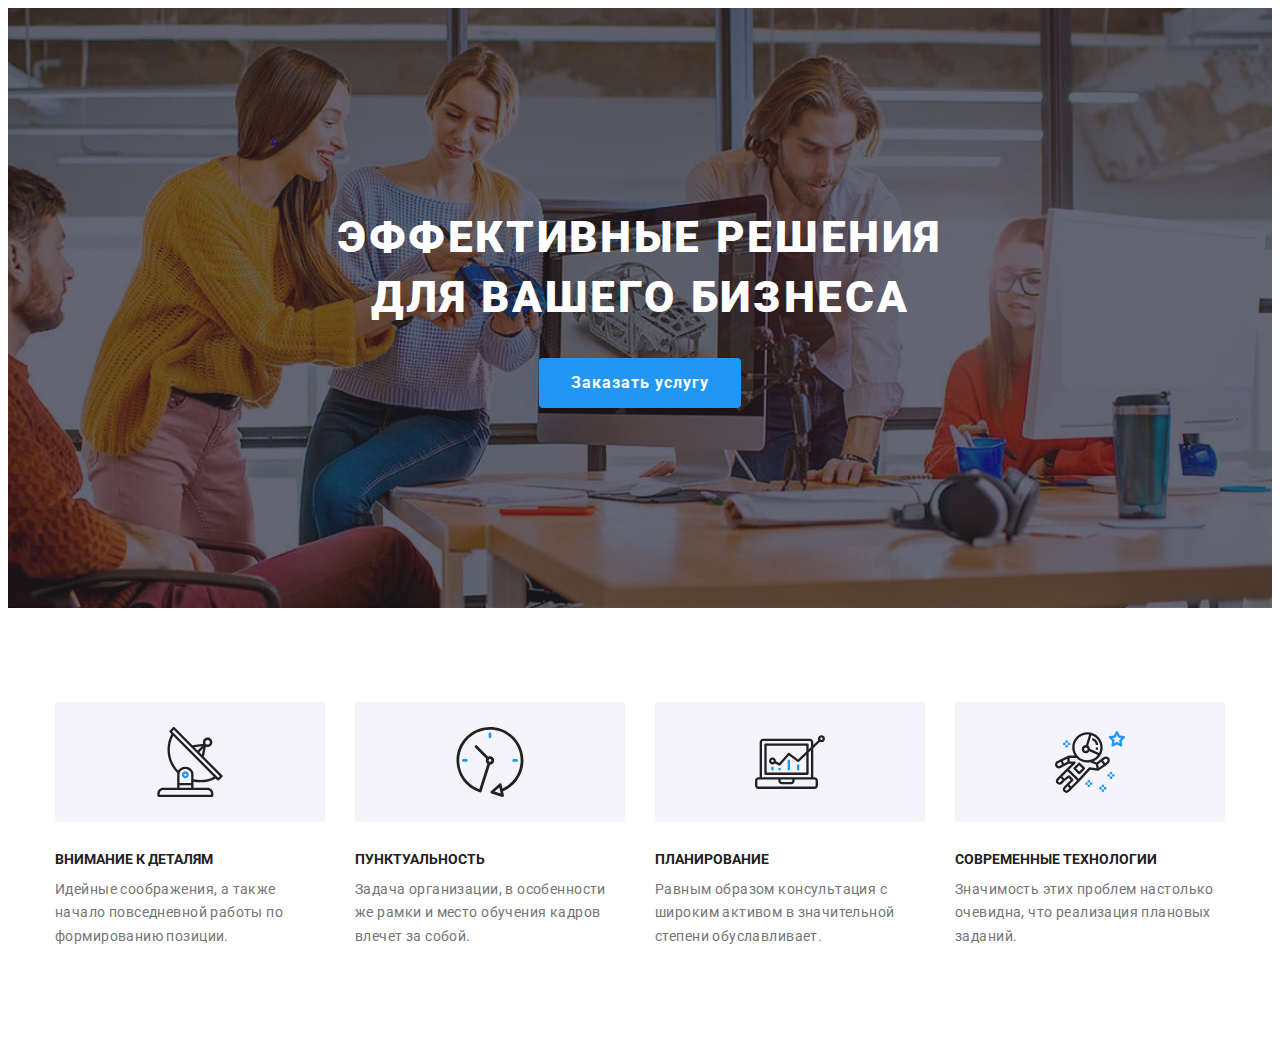
==== commit 5a0ea410: "Добавляет адаптацию секции Наши особенности" ====
--- a/index.html
+++ b/index.html
@@ -73,7 +73,7 @@
         <button class="btn hero__btn" type="button" data-modal-open>Заказать услугу</button>
       </section>
       <!-- Наши особенности features section  -->
-      <!-- <section class="features section">
+      <section class="features section">
         <div class="container features__container">
           <h2 class="features__title visually-hidden">Наши особенности</h2>
 
@@ -127,7 +127,7 @@
             </li>
           </ul>
         </div>
-      </section> -->
+      </section>
       <!-- Чем мы занимаемся about section -->
       <!-- <section class="about section">
         <div class="container about__container">
--- a/css/main.min.css
+++ b/css/main.min.css
@@ -1,2 +1,2 @@
-:root{--accent-color: #2196f3;--title-color: #212121;--text-color: #757575;--primary-background-color: #ffffff;--secondary-background-color: #2f303a;--third-background-color: #f5f4fa;--btn-color: #f5f4fa;--primary-btn-text-color: #ffffff;--secondary-btn-text-color: #212121;--primary-gap: 30px}html{box-sizing:border-box}*,*::before,*::after{box-sizing:inherit}body{background-color:var(--primary-background-color);color:var(--text-color);font-family:Roboto, sans-serif;font-style:normal}h1,h2,h3,h4,h5,h6,p{margin:0}ul{padding:0;margin:0}img{display:block;max-width:100%;height:auto}.link{text-decoration:none}.list{list-style:none}.visually-hidden{position:absolute;width:1px;height:1px;margin:-1px;padding:0;overflow:hidden;border:0;clip:rect(0 0 0 0)}.logo{font-family:Raleway, sans-serif;font-weight:700;font-size:26px;line-height:1.19;letter-spacing:0.03em;color:#000000}.logo__accent{color:var(--accent-color)}.container{padding-left:15px;padding-right:15px}.section{padding-top:94px;padding-bottom:94px}.section-title{color:var(--title-color);font-weight:700;font-size:36px;line-height:1.16;text-align:center;letter-spacing:0.03em}.btn{display:block;padding-top:10px;padding-bottom:10px;border:none;border-radius:4px;cursor:pointer;font-family:inherit;font-weight:700;font-size:16px;line-height:1.87;text-align:center;letter-spacing:0.06em;color:var(--primary-btn-text-color);background-color:var(--accent-color)}.btn__icon{position:absolute;right:28px;top:50%;transform:translateY(-50%);fill:#ffffff}.social-list{display:flex;justify-content:center}.social-list__content{margin-top:16px}.social-list__item{width:44px;height:44px}.social-list__item+.social-list__item{margin-left:10px}.social-list__link{width:100%;height:100%;border-radius:50%;background-color:#ffffff;display:flex;align-items:center;justify-content:center;transition:background-color 250ms cubic-bezier(0.4, 0, 0.2, 1)}.social-list__link:hover,.social-list__link:focus{background-color:var(--accent-color)}.social-list__link-footer{background-color:rgba(255,255,255,0.1)}.social-list__icon{fill:#ffffff}.social-list__icon-team{fill:#afb1b8;transition:fill 250ms cubic-bezier(0.4, 0, 0.2, 1)}.social-list__link:hover .social-list__icon-team,.social-list__link:focus .social-list__icon-team{fill:var(--primary-btn-text-color)}.backdrop{position:fixed;width:100vw;height:100vh;background:rgba(0,0,0,0.2);top:0;display:flex;align-items:center;justify-content:center;transition:opacity 250ms cubic-bezier(0.4, 0, 0.2, 1),visibility 250ms cubic-bezier(0.4, 0, 0.2, 1)}.backdrop.is-hidden{opacity:0;visibility:hidden;pointer-events:none}.backdrop.is-hidden .modal{transform:scale(2) translateY(300px)}.modal{padding:40px;width:528px;min-height:581px;background-color:#ffffff;box-shadow:0px 1px 3px rgba(0,0,0,0.12),0px 1px 1px rgba(0,0,0,0.14),0px 2px 1px rgba(0,0,0,0.2);border-radius:4px;position:relative;transform:scale(1) translateY(0);transition:transform 250ms cubic-bezier(0.4, 0, 0.2, 1)}.close-btn{position:absolute;padding:0;right:8px;top:8px;background-color:#ffffff;border-radius:50%;width:30px;height:30px;border:1px solid rgba(0,0,0,0.1);display:flex;align-items:center;justify-content:center;transition:fill 250ms cubic-bezier(0.4, 0, 0.2, 1)}.close-btn__icon{display:block;fill:#000000}.close-btn:hover .close-btn__icon,.close-btn:focus .close-btn__icon{fill:var(--accent-color)}.modal__title{margin-bottom:12px;font-weight:700;font-size:20px;line-height:1.15;text-align:center;letter-spacing:0.03em;color:var(--title-color)}.modal-form__field+.modal-form__field{margin-top:10px}.modal-form__input-label{font-size:12px;line-height:1.16;letter-spacing:0.01em;color:var(--text-color);display:block;margin-bottom:4px}.modal-form__input-wrapper{display:block;position:relative}.modal-form__input{width:100%;height:40px;border:1px solid rgba(33,33,33,0.2);border-radius:4px;background:transparent;padding-left:42px;padding-right:12px;outline:none;transition:border-color 250ms cubic-bezier(0.4, 0, 0.2, 1)}.modal-form__input:focus{border-color:var(--accent-color)}.modal-form__input-icon{position:absolute;left:12px;top:50%;transform:translateY(-50%);transition:fill 250ms cubic-bezier(0.4, 0, 0.2, 1)}.modal-form__input:focus+.modal-form__input-icon{fill:var(--accent-color)}.modal-form__text-input{padding-top:12px;padding-bottom:12px;padding-left:16px;padding-right:16px;width:100%;height:120px;border-radius:4px;border:1px solid rgba(33,33,33,0.2);background:transparent;resize:none;outline:none;transition:border-color 250ms cubic-bezier(0.4, 0, 0.2, 1)}.modal-form__text-input:focus{border-color:var(--accent-color)}.modal-form__check-text{margin-top:20px;margin-bottom:30px;font-size:14px;line-height:1.71;letter-spacing:0.03em;color:var(--text-color);display:flex;position:relative;align-items:center;justify-content:center}.modal-form__icon-place{width:16px;height:15px;border:2px solid #212121;border-radius:2px;margin-right:8px;display:flex;align-items:center;justify-content:center;transition:background-color 250ms cubic-bezier(0.4, 0, 0.2, 1)}.modal-form__checkbox:checked+.modal-form__icon-place{background-color:var(--accent-color);border:none}.modal-form__link{margin-bottom:5px;color:var(--accent-color)}.modal-form__link::after{content:'';width:100%;height:1px;margin-top:-5px;background-color:var(--accent-color);display:block;border-bottom:1px solid var(--accent-color)}.modal-form__btn{margin:0 auto;padding-left:56px;padding-right:55px;transition:background-color 250ms cubic-bezier(0.4, 0, 0.2, 1),box-shadow 250ms cubic-bezier(0.4, 0, 0.2, 1)}.modal-form__btn:hover,.modal-form__btn:focus{background-color:#188ce8;box-shadow:0px 4px 4px rgba(0,0,0,0.15)}.header{padding-top:24px;padding-bottom:25px;border-bottom:1px solid #ececec}.header__container{margin-right:auto;margin-left:auto;width:1200px;display:flex;align-items:center}.header__logo{margin-right:93px}.nav__list{align-items:center;display:flex}.nav__item:not(:last-child){margin-right:50px}.nav__link{display:block;position:relative;color:#212121;font-weight:500;font-size:14px;line-height:1.14;letter-spacing:0.02em;transition:color 250ms cubic-bezier(0.4, 0, 0.2, 1),fill 250ms cubic-bezier(0.4, 0, 0.2, 1)}.nav__link:hover,.nav__link:focus{color:var(--accent-color)}.nav__link-current{color:var(--accent-color)}.nav__link-current::after{content:'';display:block;bottom:-34px;position:absolute;width:100%;height:4px;border-radius:2px;background-color:var(--accent-color)}.header-contacts-list__content{display:flex;justify-content:center;align-items:center;margin-left:auto}.header-contacts-list__item:not(:last-child){margin-right:50px}.header-contacts-list__link{display:flex;position:relative;color:var(--text-color);font-weight:500;font-size:14px;line-height:1.14;letter-spacing:0.02em;transition:color 250ms cubic-bezier(0.4, 0, 0.2, 1),fill 250ms cubic-bezier(0.4, 0, 0.2, 1)}.header-contacts-list__link:hover,.header-contacts-list__link:focus{color:var(--accent-color)}.header-contacts-list__icon{margin-top:auto;margin-bottom:auto;margin-right:10px;fill:currentColor}.header-contacts-list__icon:hover,.header-contacts-list__icon:focus{fill:var(--accent-color)}.hero__section{padding-top:118px;padding-bottom:118px;margin-top:0;margin-bottom:0;margin-left:auto;margin-right:auto;max-width:1600px;background-color:#c4c4c4;background-image:linear-gradient(rgba(47,48,58,0.4), rgba(47,48,58,0.4)),url(../images/hero/hero-bg-mob.jpg);background-repeat:no-repeat;background-position:center;background-size:cover}@media (min-device-pixel-ratio: 2), (min-resolution: 192dpi), (min-resolution: 2dppx){.hero__section{background-image:linear-gradient(rgba(47,48,58,0.4), rgba(47,48,58,0.4)),url(../images/hero/hero-bg-mob-2x.jpg)}}@media screen and (min-width: 768px){.hero__section{background-image:linear-gradient(rgba(47,48,58,0.4), rgba(47,48,58,0.4)),url(../images/hero/hero-bg-tab.jpg)}}@media screen and (min-width: 768px) and (min-device-pixel-ratio: 2), screen and (min-width: 768px) and (min-resolution: 192dpi), screen and (min-width: 768px) and (min-resolution: 2dppx){.hero__section{background-image:linear-gradient(rgba(47,48,58,0.4), rgba(47,48,58,0.4)),url(../images/hero/hero-bg-tab-2x.jpg)}}@media screen and (min-width: 1200px){.hero__section{padding-top:200px;padding-bottom:200px;background-image:linear-gradient(rgba(47,48,58,0.4), rgba(47,48,58,0.4)),url(../images/hero/hero-bg-desc.jpg)}}@media screen and (min-width: 1200px) and (min-device-pixel-ratio: 2), screen and (min-width: 1200px) and (min-resolution: 192dpi), screen and (min-width: 1200px) and (min-resolution: 2dppx){.hero__section{background-image:linear-gradient(rgba(47,48,58,0.4), rgba(47,48,58,0.4)),url(../images/hero/hero-bg-desc-2x.jpg)}}.hero__title{margin-left:auto;margin-right:auto;margin-bottom:30px;max-width:360px;color:#ffffff;font-weight:900;font-size:26px;line-height:1.62;text-align:center;letter-spacing:0.06em;text-transform:uppercase}@media screen and (min-width: 1200px){.hero__title{font-size:44px;line-height:1.36;max-width:696px}}.hero__btn{margin-left:auto;margin-right:auto;padding-left:32px;padding-right:32px;transition:background-color 250ms cubic-bezier(0.4, 0, 0.2, 1),box-shadow 250ms cubic-bezier(0.4, 0, 0.2, 1)}.hero__btn:hover,.hero__btn:focus{background-color:#188ce8;box-shadow:0px 4px 4px rgba(0,0,0,0.15)}.features__container{margin-right:auto;margin-left:auto;width:1200px}.features-list__content{display:flex;margin-left:calc(-1 * var(--primary-gap));margin-top:calc(-1 * var(--primary-gap))}.features-list__item{flex-basis:calc(100% / 4 - var(--primary-gap));margin-left:var(--primary-gap);margin-top:var(--primary-gap)}.features-list__title{margin-top:30px;margin-bottom:10px;color:var(--title-color);font-weight:700;font-size:14px;line-height:1.14;text-transform:uppercase}.features-list__text{color:var(--text-color);font-size:14px;line-height:1.71;letter-spacing:0.03em}.features-list-icon{padding-top:25px;padding-bottom:25px;padding-left:100px;padding-right:100px;background-color:#f5f4fa}.features-list-icon__antenna,.features-list-icon__clock,.features-list-icon__diagram,.features-list-icon__astronaut{display:block}.about{padding-top:0}.about__container{margin-right:auto;margin-left:auto;width:1200px}.about__title{margin-bottom:50px}.about-list{display:flex;justify-content:space-between}.about-list-container{position:relative}.about-list-container__text{padding-bottom:27px;padding-top:27px;position:absolute;bottom:0;width:100%;background-color:rgba(47,48,58,0.8);color:#ffffff;font-weight:700;font-size:14px;line-height:1.14;letter-spacing:0.03em;text-transform:uppercase;text-align:center}.team{background-color:var(--third-background-color)}.team__container{margin-right:auto;margin-left:auto;width:1200px}.team__title{margin-bottom:50px}.team-list__content{display:flex;flex-wrap:wrap;margin-left:calc(-1 * var(--primary-gap));margin-top:calc(-1 * var(--primary-gap))}.team-list__item{flex-basis:calc(100% / 4 - var(--primary-gap));margin-left:var(--primary-gap);margin-top:var(--primary-gap);border-radius:0px 0px 4px 4px;box-shadow:0px 1px 3px rgba(0,0,0,0.12),0px 1px 1px rgba(0,0,0,0.14),0px 2px 1px rgba(0,0,0,0.2);background-color:var(--primary-background-color)}.team-list-descr{padding-top:30px;padding-bottom:30px;text-align:center}.team-list-descr__title{margin-bottom:10px;color:var(--title-color);font-weight:500;font-size:16px;line-height:1.19;letter-spacing:0.03em}.team-list-descr__text{font-size:16px;line-height:1.19;text-align:center;letter-spacing:0.03em}.clients__container{margin-right:auto;margin-left:auto;width:1200px}.clients__title{margin-bottom:50px}.clients-list__content{display:flex;margin-left:calc(-1 * var(--primary-gap));margin-top:calc(-1 * var(--primary-gap))}.clients-list__item{flex-basis:calc(100% / 6 - var(--primary-gap));margin-left:var(--primary-gap);margin-top:var(--primary-gap)}.clients-list__link{display:block;padding-top:16px;padding-bottom:16px;padding-left:32px;padding-right:32px;border:1px solid #afb1b8;border-radius:4px;color:#afb1b8;transition:color 250ms cubic-bezier(0.4, 0, 0.2, 1)}.clients-list__link:hover,.clients-list__link:focus{border:1px solid var(--accent-color);color:var(--accent-color)}.clients-list__icon{fill:currentColor;transition:fill 250ms cubic-bezier(0.4, 0, 0.2, 1)}.clients-list__icon:hover,.clients-list__icon:focus{fill:var(--accent-color)}.footer{padding-top:60px;padding-bottom:60px;background-color:var(--secondary-background-color)}.footer__container{margin-right:auto;margin-left:auto;width:1200px;display:flex;align-items:baseline}.footer__logo{display:block;margin-bottom:20px;color:#ffffff}.footer__btn{margin-left:12px;margin-right:0px;padding-left:29px;padding-right:62px;transition:background-color 250ms cubic-bezier(0.4, 0, 0.2, 1),box-shadow 250ms cubic-bezier(0.4, 0, 0.2, 1)}.footer__btn:hover,.footer__btn:focus{background-color:#188ce8;box-shadow:0px 4px 4px rgba(0,0,0,0.15)}.footer-left__content{min-width:231px;margin-right:70px}.footer-adress__content{margin-bottom:9px}.footer-adress__text{font-style:normal;font-size:14px;line-height:1.71;letter-spacing:0.03em;color:#ffffff}.footer-contacts-list__item:not(:last-child){margin-bottom:9px}.footer-contacts-list__link{font-size:14px;line-height:1.71;letter-spacing:0.03em;color:rgba(255,255,255,0.6);transition:color 250ms cubic-bezier(0.4, 0, 0.2, 1)}.footer-contacts-list__link:hover,.footer-contacts-list__link:focus{color:var(--accent-color)}.footer-middle__content{min-width:206px;margin-right:93px}.footer-middle__text{margin-bottom:20px;font-weight:700;font-size:14px;line-height:1.14;letter-spacing:0.03em;text-transform:uppercase;color:#ffffff}.footer-right{flex-grow:1}.footer-form__text{margin-bottom:20px;font-weight:700;font-size:14px;line-height:1.14;letter-spacing:0.03em;text-transform:uppercase;color:#ffffff}.footer-form-block{display:flex;justify-content:right}.input-email{width:100%;padding-top:15px;padding-bottom:15px;padding-left:16px;background-color:transparent;border:1px solid rgba(255,255,255,0.3);border-radius:4px;outline:none;color:rgba(255,255,255,0.6)}.input-email::placeholder{font-size:16px;line-height:1.25;letter-spacing:0.03em;color:rgba(255,255,255,0.6)}.footer-button-wrapper{display:block;position:relative}.works__container{margin-right:auto;margin-left:auto;width:1200px}.works-btn-list__content{display:flex;justify-content:center;margin-bottom:50px}.works-btn-list__item:not(:last-child){margin-right:8px}.works-btn{padding-left:22px;padding-right:22px;padding-top:6px;padding-bottom:6px;border:none;border-radius:4px;cursor:pointer;color:var(--secondary-btn-text-color);background-color:var(--btn-color);font-family:inherit;font-weight:500;font-size:16px;line-height:1.62;text-align:center;letter-spacing:0.03em;transition:box-shadow 250ms cubic-bezier(0.4, 0, 0.2, 1),color 250ms cubic-bezier(0.4, 0, 0.2, 1),background-color 250ms cubic-bezier(0.4, 0, 0.2, 1)}.works-btn:hover,.works-btn:focus{box-shadow:0px 3px 1px rgba(0,0,0,0.1),0px 1px 2px rgba(0,0,0,0.08),0px 2px 2px rgba(0,0,0,0.12);color:var(--primary-btn-text-color);background-color:var(--accent-color)}.btn-active{color:var(--primary-btn-text-color);background-color:var(--accent-color)}.works-list__content{display:flex;flex-wrap:wrap;margin-left:calc(-1 * var(--primary-gap));margin-top:calc(-1 * var(--primary-gap))}.works-list__item{flex-basis:calc(100% / 3 - var(--primary-gap));margin-left:var(--primary-gap);margin-top:var(--primary-gap)}.works-list__link{display:block;transition:box-shadow 250ms cubic-bezier(0.4, 0, 0.2, 1)}.works-list__link:hover,.works-list__link:focus{box-shadow:0px 1px 1px rgba(0,0,0,0.12),0px 4px 4px rgba(0,0,0,0.06),1px 4px 6px rgba(0,0,0,0.16)}.works-list-top-text__container{position:relative;overflow:hidden}.works-list-top-text__text{padding-top:63px;padding-bottom:63px;padding-left:24px;padding-right:24px;position:absolute;top:0;left:0;height:100%;font-size:18px;line-height:1.56;letter-spacing:0.03em;color:#ffffff;background-color:var(--accent-color);transform:translateY(100%);transition:transform 250ms cubic-bezier(0.4, 0, 0.2, 1)}.works-list__link:hover .works-list-top-text__text{transform:translateY(0)}.works-list-descr__content{padding-top:20px;padding-bottom:20px;padding-left:24px;padding-right:24px;border-left:1px solid #eeeeee;border-right:1px solid #eeeeee;border-bottom:1px solid #eeeeee}.works-list-descr__title{margin-bottom:4px;color:var(--title-color);font-weight:700;font-size:18px;line-height:2;letter-spacing:0.06em}.works-list-descr__text{font-size:16px;line-height:1.87;letter-spacing:0.03em;color:var(--text-color)}
+:root{--accent-color: #2196f3;--title-color: #212121;--text-color: #757575;--primary-background-color: #ffffff;--secondary-background-color: #2f303a;--third-background-color: #f5f4fa;--btn-color: #f5f4fa;--primary-btn-text-color: #ffffff;--secondary-btn-text-color: #212121;--primary-gap: 30px}html{box-sizing:border-box}*,*::before,*::after{box-sizing:inherit}body{background-color:var(--primary-background-color);color:var(--text-color);font-family:Roboto, sans-serif;font-style:normal}h1,h2,h3,h4,h5,h6,p{margin:0}ul{padding:0;margin:0}img{display:block;max-width:100%;height:auto}.link{text-decoration:none}.list{list-style:none}.visually-hidden{position:absolute;width:1px;height:1px;margin:-1px;padding:0;overflow:hidden;border:0;clip:rect(0 0 0 0)}.logo{font-family:Raleway, sans-serif;font-weight:700;font-size:26px;line-height:1.19;letter-spacing:0.03em;color:#000000}.logo__accent{color:var(--accent-color)}.container{padding-left:15px;padding-right:15px}.section{padding-top:60px;padding-bottom:60px}@media screen and (min-width: 1200px){.section{padding-top:94px;padding-bottom:94px}}.section-title{color:var(--title-color);font-weight:700;font-size:36px;line-height:1.16;text-align:center;letter-spacing:0.03em}.btn{display:block;padding-top:10px;padding-bottom:10px;border:none;border-radius:4px;cursor:pointer;font-family:inherit;font-weight:700;font-size:16px;line-height:1.87;text-align:center;letter-spacing:0.06em;color:var(--primary-btn-text-color);background-color:var(--accent-color)}.btn__icon{position:absolute;right:28px;top:50%;transform:translateY(-50%);fill:#ffffff}.social-list{display:flex;justify-content:center}.social-list__content{margin-top:16px}.social-list__item{width:44px;height:44px}.social-list__item+.social-list__item{margin-left:10px}.social-list__link{width:100%;height:100%;border-radius:50%;background-color:#ffffff;display:flex;align-items:center;justify-content:center;transition:background-color 250ms cubic-bezier(0.4, 0, 0.2, 1)}.social-list__link:hover,.social-list__link:focus{background-color:var(--accent-color)}.social-list__link-footer{background-color:rgba(255,255,255,0.1)}.social-list__icon{fill:#ffffff}.social-list__icon-team{fill:#afb1b8;transition:fill 250ms cubic-bezier(0.4, 0, 0.2, 1)}.social-list__link:hover .social-list__icon-team,.social-list__link:focus .social-list__icon-team{fill:var(--primary-btn-text-color)}.backdrop{position:fixed;width:100vw;height:100vh;background:rgba(0,0,0,0.2);top:0;display:flex;align-items:center;justify-content:center;transition:opacity 250ms cubic-bezier(0.4, 0, 0.2, 1),visibility 250ms cubic-bezier(0.4, 0, 0.2, 1)}.backdrop.is-hidden{opacity:0;visibility:hidden;pointer-events:none}.backdrop.is-hidden .modal{transform:scale(2) translateY(300px)}.modal{padding:40px;width:528px;min-height:581px;background-color:#ffffff;box-shadow:0px 1px 3px rgba(0,0,0,0.12),0px 1px 1px rgba(0,0,0,0.14),0px 2px 1px rgba(0,0,0,0.2);border-radius:4px;position:relative;transform:scale(1) translateY(0);transition:transform 250ms cubic-bezier(0.4, 0, 0.2, 1)}.close-btn{position:absolute;padding:0;right:8px;top:8px;background-color:#ffffff;border-radius:50%;width:30px;height:30px;border:1px solid rgba(0,0,0,0.1);display:flex;align-items:center;justify-content:center;transition:fill 250ms cubic-bezier(0.4, 0, 0.2, 1)}.close-btn__icon{display:block;fill:#000000}.close-btn:hover .close-btn__icon,.close-btn:focus .close-btn__icon{fill:var(--accent-color)}.modal__title{margin-bottom:12px;font-weight:700;font-size:20px;line-height:1.15;text-align:center;letter-spacing:0.03em;color:var(--title-color)}.modal-form__field+.modal-form__field{margin-top:10px}.modal-form__input-label{font-size:12px;line-height:1.16;letter-spacing:0.01em;color:var(--text-color);display:block;margin-bottom:4px}.modal-form__input-wrapper{display:block;position:relative}.modal-form__input{width:100%;height:40px;border:1px solid rgba(33,33,33,0.2);border-radius:4px;background:transparent;padding-left:42px;padding-right:12px;outline:none;transition:border-color 250ms cubic-bezier(0.4, 0, 0.2, 1)}.modal-form__input:focus{border-color:var(--accent-color)}.modal-form__input-icon{position:absolute;left:12px;top:50%;transform:translateY(-50%);transition:fill 250ms cubic-bezier(0.4, 0, 0.2, 1)}.modal-form__input:focus+.modal-form__input-icon{fill:var(--accent-color)}.modal-form__text-input{padding-top:12px;padding-bottom:12px;padding-left:16px;padding-right:16px;width:100%;height:120px;border-radius:4px;border:1px solid rgba(33,33,33,0.2);background:transparent;resize:none;outline:none;transition:border-color 250ms cubic-bezier(0.4, 0, 0.2, 1)}.modal-form__text-input:focus{border-color:var(--accent-color)}.modal-form__check-text{margin-top:20px;margin-bottom:30px;font-size:14px;line-height:1.71;letter-spacing:0.03em;color:var(--text-color);display:flex;position:relative;align-items:center;justify-content:center}.modal-form__icon-place{width:16px;height:15px;border:2px solid #212121;border-radius:2px;margin-right:8px;display:flex;align-items:center;justify-content:center;transition:background-color 250ms cubic-bezier(0.4, 0, 0.2, 1)}.modal-form__checkbox:checked+.modal-form__icon-place{background-color:var(--accent-color);border:none}.modal-form__link{margin-bottom:5px;color:var(--accent-color)}.modal-form__link::after{content:'';width:100%;height:1px;margin-top:-5px;background-color:var(--accent-color);display:block;border-bottom:1px solid var(--accent-color)}.modal-form__btn{margin:0 auto;padding-left:56px;padding-right:55px;transition:background-color 250ms cubic-bezier(0.4, 0, 0.2, 1),box-shadow 250ms cubic-bezier(0.4, 0, 0.2, 1)}.modal-form__btn:hover,.modal-form__btn:focus{background-color:#188ce8;box-shadow:0px 4px 4px rgba(0,0,0,0.15)}.header{padding-top:24px;padding-bottom:25px;border-bottom:1px solid #ececec}.header__container{margin-right:auto;margin-left:auto;width:1200px;display:flex;align-items:center}.header__logo{margin-right:93px}.nav__list{align-items:center;display:flex}.nav__item:not(:last-child){margin-right:50px}.nav__link{display:block;position:relative;color:#212121;font-weight:500;font-size:14px;line-height:1.14;letter-spacing:0.02em;transition:color 250ms cubic-bezier(0.4, 0, 0.2, 1),fill 250ms cubic-bezier(0.4, 0, 0.2, 1)}.nav__link:hover,.nav__link:focus{color:var(--accent-color)}.nav__link-current{color:var(--accent-color)}.nav__link-current::after{content:'';display:block;bottom:-34px;position:absolute;width:100%;height:4px;border-radius:2px;background-color:var(--accent-color)}.header-contacts-list__content{display:flex;justify-content:center;align-items:center;margin-left:auto}.header-contacts-list__item:not(:last-child){margin-right:50px}.header-contacts-list__link{display:flex;position:relative;color:var(--text-color);font-weight:500;font-size:14px;line-height:1.14;letter-spacing:0.02em;transition:color 250ms cubic-bezier(0.4, 0, 0.2, 1),fill 250ms cubic-bezier(0.4, 0, 0.2, 1)}.header-contacts-list__link:hover,.header-contacts-list__link:focus{color:var(--accent-color)}.header-contacts-list__icon{margin-top:auto;margin-bottom:auto;margin-right:10px;fill:currentColor}.header-contacts-list__icon:hover,.header-contacts-list__icon:focus{fill:var(--accent-color)}.hero__section{padding-top:118px;padding-bottom:118px;margin-top:0;margin-bottom:0;margin-left:auto;margin-right:auto;max-width:1600px;background-color:#c4c4c4;background-image:linear-gradient(rgba(47,48,58,0.4), rgba(47,48,58,0.4)),url(../images/hero/hero-bg-mob.jpg);background-repeat:no-repeat;background-position:center;background-size:cover}@media (min-device-pixel-ratio: 2), (min-resolution: 192dpi), (min-resolution: 2dppx){.hero__section{background-image:linear-gradient(rgba(47,48,58,0.4), rgba(47,48,58,0.4)),url(../images/hero/hero-bg-mob-2x.jpg)}}@media screen and (min-width: 768px){.hero__section{background-image:linear-gradient(rgba(47,48,58,0.4), rgba(47,48,58,0.4)),url(../images/hero/hero-bg-tab.jpg)}}@media screen and (min-width: 768px) and (min-device-pixel-ratio: 2), screen and (min-width: 768px) and (min-resolution: 192dpi), screen and (min-width: 768px) and (min-resolution: 2dppx){.hero__section{background-image:linear-gradient(rgba(47,48,58,0.4), rgba(47,48,58,0.4)),url(../images/hero/hero-bg-tab-2x.jpg)}}@media screen and (min-width: 1200px){.hero__section{padding-top:200px;padding-bottom:200px;background-image:linear-gradient(rgba(47,48,58,0.4), rgba(47,48,58,0.4)),url(../images/hero/hero-bg-desc.jpg)}}@media screen and (min-width: 1200px) and (min-device-pixel-ratio: 2), screen and (min-width: 1200px) and (min-resolution: 192dpi), screen and (min-width: 1200px) and (min-resolution: 2dppx){.hero__section{background-image:linear-gradient(rgba(47,48,58,0.4), rgba(47,48,58,0.4)),url(../images/hero/hero-bg-desc-2x.jpg)}}.hero__title{margin-left:auto;margin-right:auto;margin-bottom:30px;max-width:360px;color:#ffffff;font-weight:900;font-size:26px;line-height:1.62;text-align:center;letter-spacing:0.06em;text-transform:uppercase}@media screen and (min-width: 1200px){.hero__title{font-size:44px;line-height:1.36;max-width:696px}}.hero__btn{margin-left:auto;margin-right:auto;padding-left:32px;padding-right:32px;transition:background-color 250ms cubic-bezier(0.4, 0, 0.2, 1),box-shadow 250ms cubic-bezier(0.4, 0, 0.2, 1)}.hero__btn:hover,.hero__btn:focus{background-color:#188ce8;box-shadow:0px 4px 4px rgba(0,0,0,0.15)}.features__container{margin-right:auto;margin-left:auto;width:100%}@media screen and (min-width: 480px){.features__container{max-width:480px}}@media screen and (min-width: 768px){.features__container{max-width:768px}}@media screen and (min-width: 1200px){.features__container{max-width:1200px}}@media screen and (min-width: 768px){.features-list__content{display:flex;flex-wrap:wrap;margin-left:calc(-1 * var(--primary-gap));margin-top:calc(-1 * var(--primary-gap))}}@media screen and (min-width: 768px){.features-list__item{flex-basis:calc(100% / 2 - var(--primary-gap));margin-left:var(--primary-gap);margin-top:var(--primary-gap)}}@media screen and (min-width: 1200px){.features-list__item{flex-basis:calc(100% / 4 - var(--primary-gap));margin-left:var(--primary-gap);margin-top:var(--primary-gap)}}.features-list__title{margin-top:30px;margin-bottom:10px;color:var(--title-color);font-weight:700;font-size:14px;line-height:1.14;text-align:center;text-transform:uppercase}@media screen and (min-width: 768px){.features-list__title{text-align:left}}.features-list__text{color:var(--text-color);font-size:14px;line-height:1.71;letter-spacing:0.03em}.features-list-icon{padding-top:25px;padding-bottom:25px;background-color:#f5f4fa}.features-list-icon__antenna,.features-list-icon__clock,.features-list-icon__diagram,.features-list-icon__astronaut{margin-left:auto;margin-right:auto;display:block}.about{padding-top:0}.about__container{margin-right:auto;margin-left:auto;width:1200px}.about__title{margin-bottom:50px}.about-list{display:flex;justify-content:space-between}.about-list-container{position:relative}.about-list-container__text{padding-bottom:27px;padding-top:27px;position:absolute;bottom:0;width:100%;background-color:rgba(47,48,58,0.8);color:#ffffff;font-weight:700;font-size:14px;line-height:1.14;letter-spacing:0.03em;text-transform:uppercase;text-align:center}.team{background-color:var(--third-background-color)}.team__container{margin-right:auto;margin-left:auto;width:1200px}.team__title{margin-bottom:50px}.team-list__content{display:flex;flex-wrap:wrap;margin-left:calc(-1 * var(--primary-gap));margin-top:calc(-1 * var(--primary-gap))}.team-list__item{flex-basis:calc(100% / 4 - var(--primary-gap));margin-left:var(--primary-gap);margin-top:var(--primary-gap);border-radius:0px 0px 4px 4px;box-shadow:0px 1px 3px rgba(0,0,0,0.12),0px 1px 1px rgba(0,0,0,0.14),0px 2px 1px rgba(0,0,0,0.2);background-color:var(--primary-background-color)}.team-list-descr{padding-top:30px;padding-bottom:30px;text-align:center}.team-list-descr__title{margin-bottom:10px;color:var(--title-color);font-weight:500;font-size:16px;line-height:1.19;letter-spacing:0.03em}.team-list-descr__text{font-size:16px;line-height:1.19;text-align:center;letter-spacing:0.03em}.clients__container{margin-right:auto;margin-left:auto;width:1200px}.clients__title{margin-bottom:50px}.clients-list__content{display:flex;margin-left:calc(-1 * var(--primary-gap));margin-top:calc(-1 * var(--primary-gap))}.clients-list__item{flex-basis:calc(100% / 6 - var(--primary-gap));margin-left:var(--primary-gap);margin-top:var(--primary-gap)}.clients-list__link{display:block;padding-top:16px;padding-bottom:16px;padding-left:32px;padding-right:32px;border:1px solid #afb1b8;border-radius:4px;color:#afb1b8;transition:color 250ms cubic-bezier(0.4, 0, 0.2, 1)}.clients-list__link:hover,.clients-list__link:focus{border:1px solid var(--accent-color);color:var(--accent-color)}.clients-list__icon{fill:currentColor;transition:fill 250ms cubic-bezier(0.4, 0, 0.2, 1)}.clients-list__icon:hover,.clients-list__icon:focus{fill:var(--accent-color)}.footer{padding-top:60px;padding-bottom:60px;background-color:var(--secondary-background-color)}.footer__container{margin-right:auto;margin-left:auto;width:1200px;display:flex;align-items:baseline}.footer__logo{display:block;margin-bottom:20px;color:#ffffff}.footer__btn{margin-left:12px;margin-right:0px;padding-left:29px;padding-right:62px;transition:background-color 250ms cubic-bezier(0.4, 0, 0.2, 1),box-shadow 250ms cubic-bezier(0.4, 0, 0.2, 1)}.footer__btn:hover,.footer__btn:focus{background-color:#188ce8;box-shadow:0px 4px 4px rgba(0,0,0,0.15)}.footer-left__content{min-width:231px;margin-right:70px}.footer-adress__content{margin-bottom:9px}.footer-adress__text{font-style:normal;font-size:14px;line-height:1.71;letter-spacing:0.03em;color:#ffffff}.footer-contacts-list__item:not(:last-child){margin-bottom:9px}.footer-contacts-list__link{font-size:14px;line-height:1.71;letter-spacing:0.03em;color:rgba(255,255,255,0.6);transition:color 250ms cubic-bezier(0.4, 0, 0.2, 1)}.footer-contacts-list__link:hover,.footer-contacts-list__link:focus{color:var(--accent-color)}.footer-middle__content{min-width:206px;margin-right:93px}.footer-middle__text{margin-bottom:20px;font-weight:700;font-size:14px;line-height:1.14;letter-spacing:0.03em;text-transform:uppercase;color:#ffffff}.footer-right{flex-grow:1}.footer-form__text{margin-bottom:20px;font-weight:700;font-size:14px;line-height:1.14;letter-spacing:0.03em;text-transform:uppercase;color:#ffffff}.footer-form-block{display:flex;justify-content:right}.input-email{width:100%;padding-top:15px;padding-bottom:15px;padding-left:16px;background-color:transparent;border:1px solid rgba(255,255,255,0.3);border-radius:4px;outline:none;color:rgba(255,255,255,0.6)}.input-email::placeholder{font-size:16px;line-height:1.25;letter-spacing:0.03em;color:rgba(255,255,255,0.6)}.footer-button-wrapper{display:block;position:relative}.works__container{margin-right:auto;margin-left:auto;width:1200px}.works-btn-list__content{display:flex;justify-content:center;margin-bottom:50px}.works-btn-list__item:not(:last-child){margin-right:8px}.works-btn{padding-left:22px;padding-right:22px;padding-top:6px;padding-bottom:6px;border:none;border-radius:4px;cursor:pointer;color:var(--secondary-btn-text-color);background-color:var(--btn-color);font-family:inherit;font-weight:500;font-size:16px;line-height:1.62;text-align:center;letter-spacing:0.03em;transition:box-shadow 250ms cubic-bezier(0.4, 0, 0.2, 1),color 250ms cubic-bezier(0.4, 0, 0.2, 1),background-color 250ms cubic-bezier(0.4, 0, 0.2, 1)}.works-btn:hover,.works-btn:focus{box-shadow:0px 3px 1px rgba(0,0,0,0.1),0px 1px 2px rgba(0,0,0,0.08),0px 2px 2px rgba(0,0,0,0.12);color:var(--primary-btn-text-color);background-color:var(--accent-color)}.btn-active{color:var(--primary-btn-text-color);background-color:var(--accent-color)}.works-list__content{display:flex;flex-wrap:wrap;margin-left:calc(-1 * var(--primary-gap));margin-top:calc(-1 * var(--primary-gap))}.works-list__item{flex-basis:calc(100% / 3 - var(--primary-gap));margin-left:var(--primary-gap);margin-top:var(--primary-gap)}.works-list__link{display:block;transition:box-shadow 250ms cubic-bezier(0.4, 0, 0.2, 1)}.works-list__link:hover,.works-list__link:focus{box-shadow:0px 1px 1px rgba(0,0,0,0.12),0px 4px 4px rgba(0,0,0,0.06),1px 4px 6px rgba(0,0,0,0.16)}.works-list-top-text__container{position:relative;overflow:hidden}.works-list-top-text__text{padding-top:63px;padding-bottom:63px;padding-left:24px;padding-right:24px;position:absolute;top:0;left:0;height:100%;font-size:18px;line-height:1.56;letter-spacing:0.03em;color:#ffffff;background-color:var(--accent-color);transform:translateY(100%);transition:transform 250ms cubic-bezier(0.4, 0, 0.2, 1)}.works-list__link:hover .works-list-top-text__text{transform:translateY(0)}.works-list-descr__content{padding-top:20px;padding-bottom:20px;padding-left:24px;padding-right:24px;border-left:1px solid #eeeeee;border-right:1px solid #eeeeee;border-bottom:1px solid #eeeeee}.works-list-descr__title{margin-bottom:4px;color:var(--title-color);font-weight:700;font-size:18px;line-height:2;letter-spacing:0.06em}.works-list-descr__text{font-size:16px;line-height:1.87;letter-spacing:0.03em;color:var(--text-color)}
 /*# sourceMappingURL=main.min.css.map */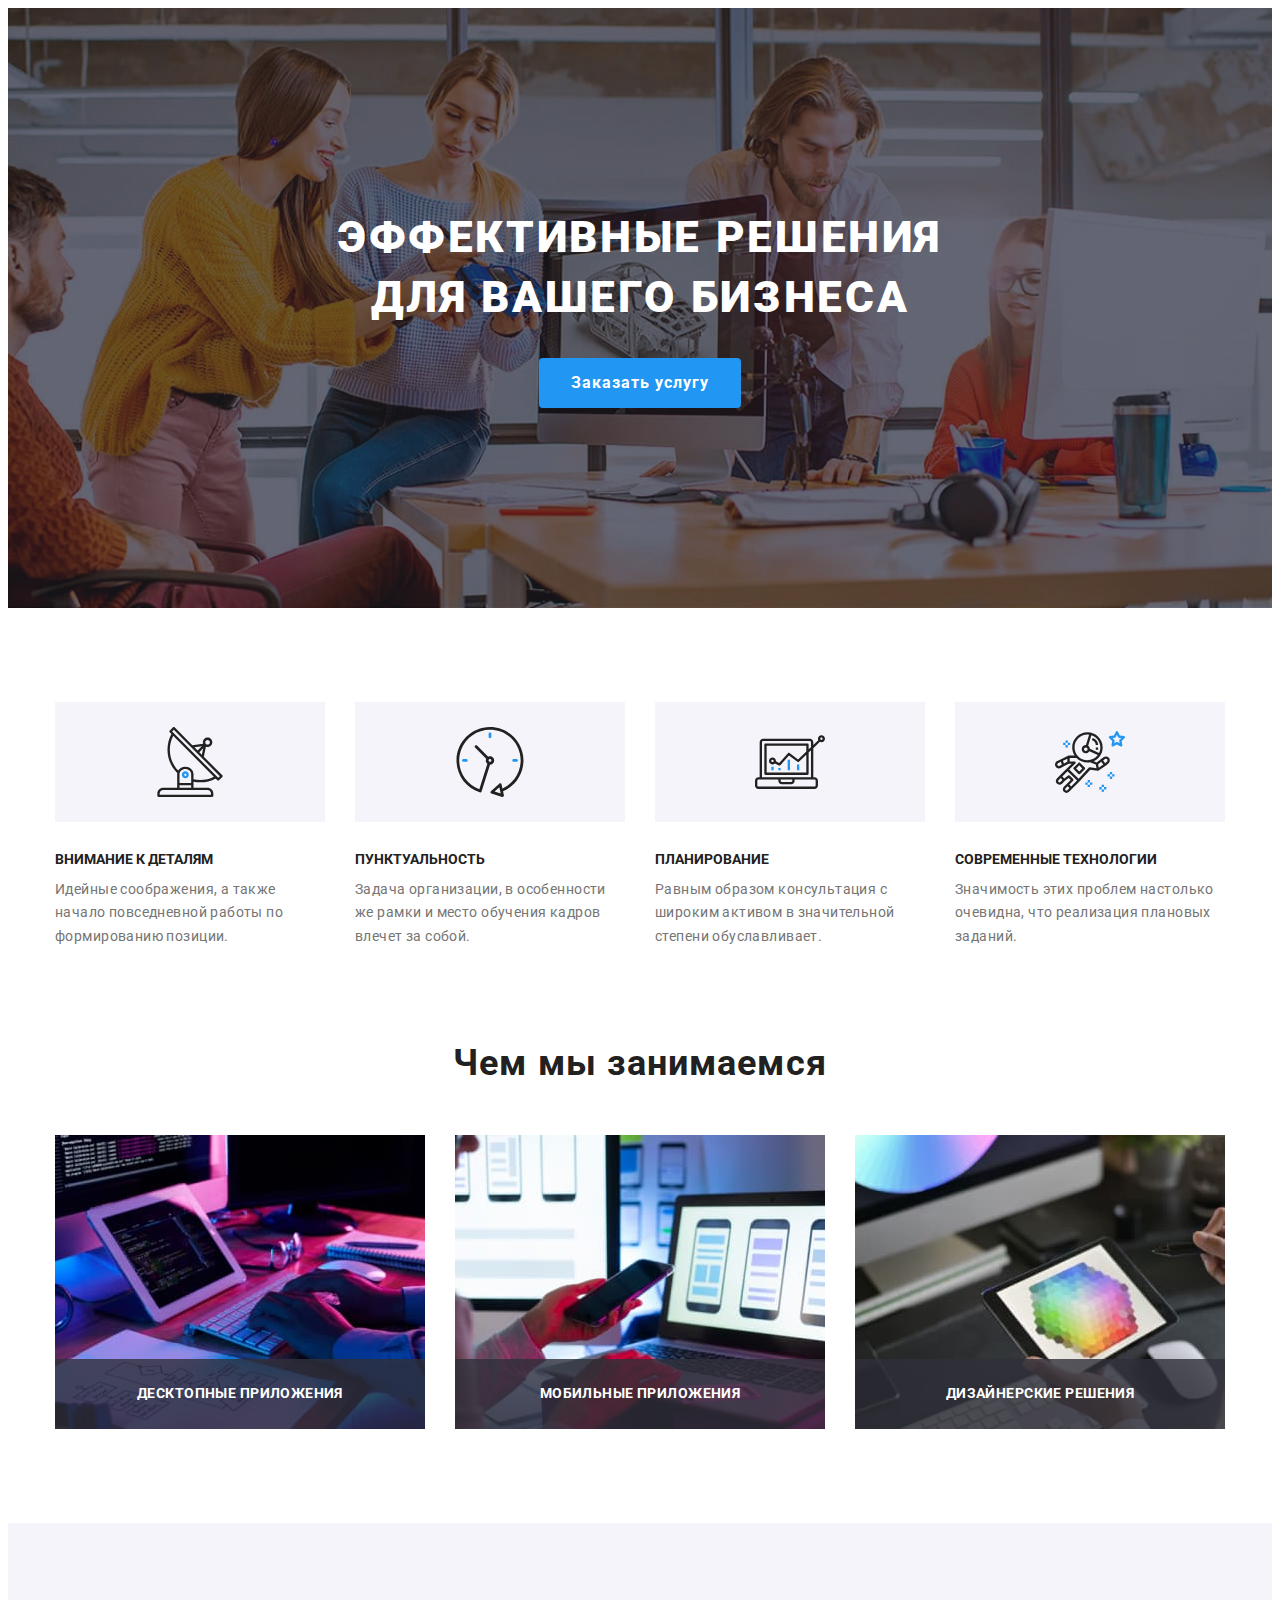
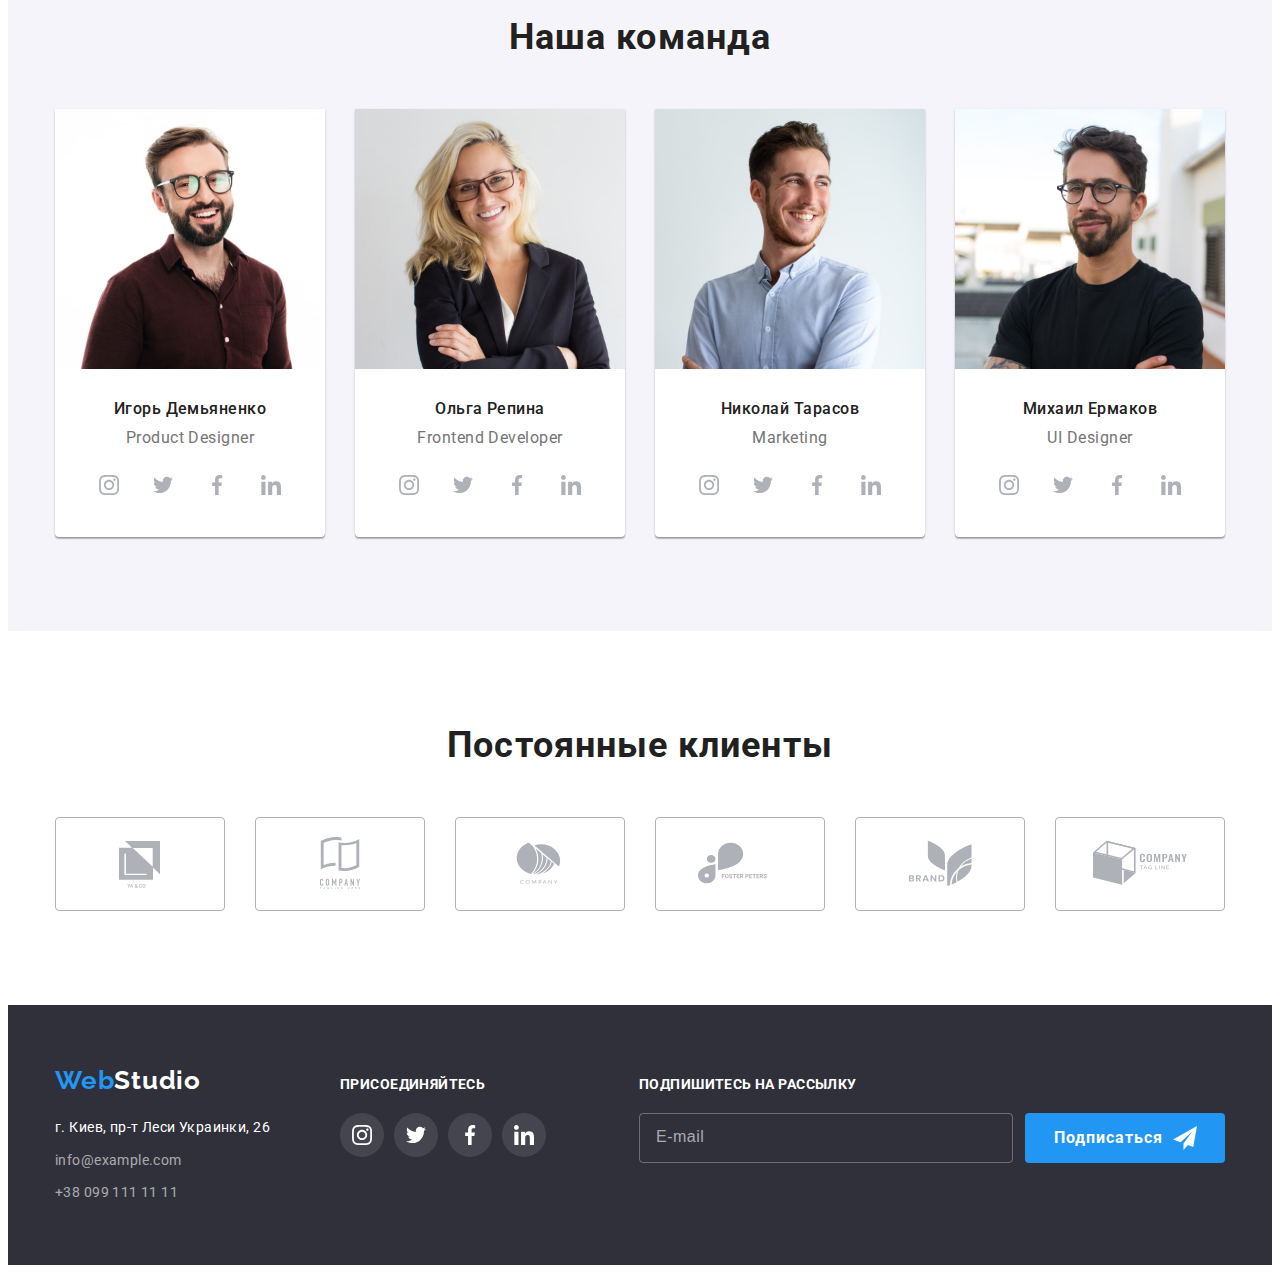
==== commit 0c433ea3: "Добавляет адаптацию секций Чем мы занимаемся, Наша команда, Наши клиенты и Футер." ====
--- a/index.html
+++ b/index.html
@@ -31,7 +31,9 @@
         <nav class="header__nav nav">
           <ul class="nav__list list">
             <li class="nav__item">
-              <a class="nav__link nav__link-current link" href="./index.html">Студия</a>
+              <a class="nav__link nav__link-current link" href="./index.html"
+                >Студия</a
+              >
             </li>
 
             <li class="nav__item">
@@ -46,7 +48,10 @@
 
         <ul class="header-contacts-list header-contacts-list__content list">
           <li class="header-contacts-list__item">
-            <a class="header-contacts-list__link link" href="mailto:info@devstudio.com">
+            <a
+              class="header-contacts-list__link link"
+              href="mailto:info@devstudio.com"
+            >
               <svg class="header-contacts-list__icon" width="16" height="12">
                 <use href="./images/icons.svg#icon-contacts-envelope"></use>
               </svg>
@@ -70,8 +75,11 @@
       <!-- Герой hero section -->
       <section class="hero hero__section">
         <h1 class="hero__title">Эффективные решения для вашего бизнеса</h1>
-        <button class="btn hero__btn" type="button" data-modal-open>Заказать услугу</button>
+        <button class="btn hero__btn" type="button" data-modal-open>
+          Заказать услугу
+        </button>
       </section>
+
       <!-- Наши особенности features section  -->
       <section class="features section">
         <div class="container features__container">
@@ -86,7 +94,8 @@
               </div>
               <h3 class="features-list__title">Внимание к деталям</h3>
               <p class="features-list__text">
-                Идейные соображения, а также начало повседневной работы по формированию позиции.
+                Идейные соображения, а также начало повседневной работы по
+                формированию позиции.
               </p>
             </li>
 
@@ -98,7 +107,8 @@
               </div>
               <h3 class="features-list__title">Пунктуальность</h3>
               <p class="features-list__text">
-                Задача организации, в особенности же рамки и место обучения кадров влечет за собой.
+                Задача организации, в особенности же рамки и место обучения
+                кадров влечет за собой.
               </p>
             </li>
 
@@ -110,72 +120,139 @@
               </div>
               <h3 class="features-list__title">Планирование</h3>
               <p class="features-list__text">
-                Равным образом консультация с широким активом в значительной степени обуславливает.
+                Равным образом консультация с широким активом в значительной
+                степени обуславливает.
               </p>
             </li>
 
             <li class="features-list__item">
               <div class="features-list-icon">
-                <svg class="features-list-icon__astronaut" width="70" height="70">
+                <svg
+                  class="features-list-icon__astronaut"
+                  width="70"
+                  height="70"
+                >
                   <use href="./images/icons.svg#icon-features-astronaut"></use>
                 </svg>
               </div>
               <h3 class="features-list__title">Современные технологии</h3>
               <p class="features-list__text">
-                Значимость этих проблем настолько очевидна, что реализация плановых заданий.
+                Значимость этих проблем настолько очевидна, что реализация
+                плановых заданий.
               </p>
             </li>
           </ul>
         </div>
       </section>
+
       <!-- Чем мы занимаемся about section -->
-      <!-- <section class="about section">
+      <section class="about section">
         <div class="container about__container">
           <h2 class="about__title section-title">Чем мы занимаемся</h2>
 
           <ul class="about-list list">
             <li class="about-list__item">
               <div class="about-list-container">
-                <img
-                  src="./images/about-1.jpg"
-                  alt="рабочее место разработчика монитор с кодом и руки на клавиатуре"
-                  width="370"
-                />
+                <picture>
+                  <source
+                    srcset="
+                      ./images/about/about-1.jpg    1x,
+                      ./images/about/about-1-2x.jpg 2x
+                    "
+                    media="(min-width: 1200px)"
+                  />
+                  <img
+                    src="./images/about/about-1.jpg"
+                    alt="рабочее место разработчика монитор с кодом и руки на клавиатуре"
+                    width="370"
+                  />
+                </picture>
+
                 <p class="about-list-container__text">Десктопные приложения</p>
               </div>
             </li>
 
             <li class="about-list__item">
               <div class="about-list-container">
-                <img
-                  src="./images/about-2.jpg"
-                  alt="рабочее место разработчика ноутбук с дизайном мобильного сайта и руки с телефоном"
-                  width="370"
-                />
+                <picture>
+                  <source
+                    srcset="
+                      ./images/about/about-2.jpg    1x,
+                      ./images/about/about-2-2x.jpg 2x
+                    "
+                    media="(min-width: 1200px)"
+                  />
+                  <img
+                    src="./images/about/about-2.jpg"
+                    alt="рабочее место разработчика ноутбук с дизайном мобильного сайта и руки с телефоном"
+                    width="370"
+                  />
+                </picture>
+
                 <p class="about-list-container__text">Мобильные приложения</p>
               </div>
             </li>
 
             <li class="about-list__item">
               <div class="about-list-container">
-                <img
-                  src="./images/about-3.jpg"
-                  alt="рабочее место разработчика монитор с палитрой цветов на экране и планшет в руках с палитрой"
-                  width="370"
-                />
+                <picture>
+                  <source
+                    srcset="
+                      ./images/about/about-3.jpg    1x,
+                      ./images/about/about-3-2x.jpg 2x
+                    "
+                    media="(min-width: 1200px)"
+                  />
+                  <img
+                    src="./images/about/about-3.jpg"
+                    alt="рабочее место разработчика монитор с палитрой цветов на экране и планшет в руках с палитрой"
+                    width="370"
+                  />
+                </picture>
+
                 <p class="about-list-container__text">Дизайнерские решения</p>
               </div>
             </li>
           </ul>
         </div>
-      </section> -->
+      </section>
+
       <!-- Наша команда team section-->
-      <!-- <section class="team section">
+      <section class="team section">
         <div class="container team__container">
           <h2 class="team__title section-title">Наша команда</h2>
           <ul class="team-list team-list__content list">
             <li class="team-list__item">
-              <img src="./images/team-1.jpg" alt="мужчина в очках и бардовой рубашке" width="270" />
+              <picture>
+                <source
+                  srcset="
+                    ./images/team/desc-team-1.jpg    1x,
+                    ./images/team/desc-team-1-2x.jpg 2x
+                  "
+                  media="(min-width: 1200px)"
+                />
+                <source
+                  srcset="
+                    ./images/team/tab-team-1.jpg    1x,
+                    ./images/team/tab-team-1-2x.jpg 2x
+                  "
+                  media="(min-width: 768px)"
+                />
+                <source
+                  srcset="
+                    ./images/team/mob-team-1.jpg    1x,
+                    ./images/team/mob-team-1-2x.jpg 2x
+                  "
+                  media="(min-width: 480px)"
+                />
+
+                <img
+                  src="./images/team/desc-team-1.jpg"
+                  alt="мужчина в очках и бардовой рубашке"
+                  width="270"
+                />
+              </picture>
+
               <div class="team-list-descr">
                 <h3 class="team-list-descr__title">Игорь Демьяненко</h3>
                 <p class="team-list-descr__text" lang="en">Product Designer</p>
@@ -183,32 +260,56 @@
                 <ul class="social-list social-list__content list">
                   <li class="social-list__item">
                     <a href="" class="social-list__link link">
-                      <svg class="social-list__icon social-list__icon-team" width="20" height="20">
-                        <use href="./images/icons.svg#icon-social-instagram"></use>
-                      </svg>
-                    </a>
-                  </li>
-
-                  <li class="social-list__item">
-                    <a href="" class="social-list__link link">
-                      <svg class="social-list__icon social-list__icon-team" width="20" height="20">
-                        <use href="./images/icons.svg#icon-social-twitter "></use>
-                      </svg>
-                    </a>
-                  </li>
-
-                  <li class="social-list__item">
-                    <a href="" class="social-list__link link">
-                      <svg class="social-list__icon social-list__icon-team" width="20" height="20">
-                        <use href="./images/icons.svg#icon-social-facebook"></use>
-                      </svg>
-                    </a>
-                  </li>
-
-                  <li class="social-list__item">
-                    <a href="" class="social-list__link link">
-                      <svg class="social-list__icon social-list__icon-team" width="20" height="20">
-                        <use href="./images/icons.svg#icon-social-linkedin"></use>
+                      <svg
+                        class="social-list__icon social-list__icon-team"
+                        width="20"
+                        height="20"
+                      >
+                        <use
+                          href="./images/icons.svg#icon-social-instagram"
+                        ></use>
+                      </svg>
+                    </a>
+                  </li>
+
+                  <li class="social-list__item">
+                    <a href="" class="social-list__link link">
+                      <svg
+                        class="social-list__icon social-list__icon-team"
+                        width="20"
+                        height="20"
+                      >
+                        <use
+                          href="./images/icons.svg#icon-social-twitter "
+                        ></use>
+                      </svg>
+                    </a>
+                  </li>
+
+                  <li class="social-list__item">
+                    <a href="" class="social-list__link link">
+                      <svg
+                        class="social-list__icon social-list__icon-team"
+                        width="20"
+                        height="20"
+                      >
+                        <use
+                          href="./images/icons.svg#icon-social-facebook"
+                        ></use>
+                      </svg>
+                    </a>
+                  </li>
+
+                  <li class="social-list__item">
+                    <a href="" class="social-list__link link">
+                      <svg
+                        class="social-list__icon social-list__icon-team"
+                        width="20"
+                        height="20"
+                      >
+                        <use
+                          href="./images/icons.svg#icon-social-linkedin"
+                        ></use>
                       </svg>
                     </a>
                   </li>
@@ -217,40 +318,94 @@
             </li>
 
             <li class="team-list__item">
-              <img src="./images/team-2.jpg" alt="женщина в очках и черном пиджаке" width="270" />
+              <picture>
+                <source
+                  srcset="
+                    ./images/team/desc-team-2.jpg    1x,
+                    ./images/team/desc-team-2-2x.jpg 2x
+                  "
+                  media="(min-width: 1200px)"
+                />
+                <source
+                  srcset="
+                    ./images/team/tab-team-2.jpg    1x,
+                    ./images/team/tab-team-2-2x.jpg 2x
+                  "
+                  media="(min-width: 768px)"
+                />
+                <source
+                  srcset="
+                    ./images/team/mob-team-2.jpg    1x,
+                    ./images/team/mob-team-2-2x.jpg 2x
+                  "
+                  media="(min-width: 480px)"
+                />
+                <img
+                  src="./images/team/desc-team-2.jpg"
+                  alt="женщина в очках и черном пиджаке"
+                  width="270"
+                />
+              </picture>
+
               <div class="team-list-descr">
                 <h3 class="team-list-descr__title">Ольга Репина</h3>
-                <p class="team-list-descr__text" lang="en">Frontend Developer</p>
+                <p class="team-list-descr__text" lang="en">
+                  Frontend Developer
+                </p>
 
                 <ul class="social-list social-list__content list">
                   <li class="social-list__item">
                     <a href="" class="social-list__link link">
-                      <svg class="social-list__icon social-list__icon-team" width="20" height="20">
-                        <use href="./images/icons.svg#icon-social-instagram"></use>
-                      </svg>
-                    </a>
-                  </li>
-
-                  <li class="social-list__item">
-                    <a href="" class="social-list__link link">
-                      <svg class="social-list__icon social-list__icon-team" width="20" height="20">
-                        <use href="./images/icons.svg#icon-social-twitter "></use>
-                      </svg>
-                    </a>
-                  </li>
-
-                  <li class="social-list__item">
-                    <a href="" class="social-list__link link">
-                      <svg class="social-list__icon social-list__icon-team" width="20" height="20">
-                        <use href="./images/icons.svg#icon-social-facebook"></use>
-                      </svg>
-                    </a>
-                  </li>
-
-                  <li class="social-list__item">
-                    <a href="" class="social-list__link link">
-                      <svg class="social-list__icon social-list__icon-team" width="20" height="20">
-                        <use href="./images/icons.svg#icon-social-linkedin"></use>
+                      <svg
+                        class="social-list__icon social-list__icon-team"
+                        width="20"
+                        height="20"
+                      >
+                        <use
+                          href="./images/icons.svg#icon-social-instagram"
+                        ></use>
+                      </svg>
+                    </a>
+                  </li>
+
+                  <li class="social-list__item">
+                    <a href="" class="social-list__link link">
+                      <svg
+                        class="social-list__icon social-list__icon-team"
+                        width="20"
+                        height="20"
+                      >
+                        <use
+                          href="./images/icons.svg#icon-social-twitter "
+                        ></use>
+                      </svg>
+                    </a>
+                  </li>
+
+                  <li class="social-list__item">
+                    <a href="" class="social-list__link link">
+                      <svg
+                        class="social-list__icon social-list__icon-team"
+                        width="20"
+                        height="20"
+                      >
+                        <use
+                          href="./images/icons.svg#icon-social-facebook"
+                        ></use>
+                      </svg>
+                    </a>
+                  </li>
+
+                  <li class="social-list__item">
+                    <a href="" class="social-list__link link">
+                      <svg
+                        class="social-list__icon social-list__icon-team"
+                        width="20"
+                        height="20"
+                      >
+                        <use
+                          href="./images/icons.svg#icon-social-linkedin"
+                        ></use>
                       </svg>
                     </a>
                   </li>
@@ -259,7 +414,35 @@
             </li>
 
             <li class="team-list__item">
-              <img src="./images/team-3.jpg" alt="мужчина в голубой рубашке" width="270" />
+              <picture>
+                <source
+                  srcset="
+                    ./images/team/desc-team-3.jpg    1x,
+                    ./images/team/desc-team-3-2x.jpg 2x
+                  "
+                  media="(min-width: 1200px)"
+                />
+                <source
+                  srcset="
+                    ./images/team/tab-team-3.jpg    1x,
+                    ./images/team/tab-team-3-2x.jpg 2x
+                  "
+                  media="(min-width: 768px)"
+                />
+                <source
+                  srcset="
+                    ./images/team/mob-team-3.jpg    1x,
+                    ./images/team/mob-team-3-2x.jpg 2x
+                  "
+                  media="(min-width: 480px)"
+                />
+                <img
+                  src="./images/team/desc-team-3.jpg"
+                  alt="мужчина в голубой рубашке"
+                  width="270"
+                />
+              </picture>
+
               <div class="team-list-descr">
                 <h3 class="team-list-descr__title">Николай Тарасов</h3>
                 <p class="team-list-descr__text" lang="en">Marketing</p>
@@ -267,32 +450,56 @@
                 <ul class="social-list social-list__content list">
                   <li class="social-list__item">
                     <a href="" class="social-list__link link">
-                      <svg class="social-list__icon social-list__icon-team" width="20" height="20">
-                        <use href="./images/icons.svg#icon-social-instagram"></use>
-                      </svg>
-                    </a>
-                  </li>
-
-                  <li class="social-list__item">
-                    <a href="" class="social-list__link link">
-                      <svg class="social-list__icon social-list__icon-team" width="20" height="20">
-                        <use href="./images/icons.svg#icon-social-twitter "></use>
-                      </svg>
-                    </a>
-                  </li>
-
-                  <li class="social-list__item">
-                    <a href="" class="social-list__link link">
-                      <svg class="social-list__icon social-list__icon-team" width="20" height="20">
-                        <use href="./images/icons.svg#icon-social-facebook"></use>
-                      </svg>
-                    </a>
-                  </li>
-
-                  <li class="social-list__item">
-                    <a href="" class="social-list__link link">
-                      <svg class="social-list__icon social-list__icon-team" width="20" height="20">
-                        <use href="./images/icons.svg#icon-social-linkedin"></use>
+                      <svg
+                        class="social-list__icon social-list__icon-team"
+                        width="20"
+                        height="20"
+                      >
+                        <use
+                          href="./images/icons.svg#icon-social-instagram"
+                        ></use>
+                      </svg>
+                    </a>
+                  </li>
+
+                  <li class="social-list__item">
+                    <a href="" class="social-list__link link">
+                      <svg
+                        class="social-list__icon social-list__icon-team"
+                        width="20"
+                        height="20"
+                      >
+                        <use
+                          href="./images/icons.svg#icon-social-twitter "
+                        ></use>
+                      </svg>
+                    </a>
+                  </li>
+
+                  <li class="social-list__item">
+                    <a href="" class="social-list__link link">
+                      <svg
+                        class="social-list__icon social-list__icon-team"
+                        width="20"
+                        height="20"
+                      >
+                        <use
+                          href="./images/icons.svg#icon-social-facebook"
+                        ></use>
+                      </svg>
+                    </a>
+                  </li>
+
+                  <li class="social-list__item">
+                    <a href="" class="social-list__link link">
+                      <svg
+                        class="social-list__icon social-list__icon-team"
+                        width="20"
+                        height="20"
+                      >
+                        <use
+                          href="./images/icons.svg#icon-social-linkedin"
+                        ></use>
                       </svg>
                     </a>
                   </li>
@@ -301,11 +508,35 @@
             </li>
 
             <li class="team-list__item">
-              <img
-                src="./images/team-4.jpg"
-                alt="мужчина в очках и в черной футболке"
-                width="270"
-              />
+              <picture>
+                <source
+                  srcset="
+                    ./images/team/desc-team-4.jpg    1x,
+                    ./images/team/desc-team-4-2x.jpg 2x
+                  "
+                  media="(min-width: 1200px)"
+                />
+                <source
+                  srcset="
+                    ./images/team/tab-team-4.jpg    1x,
+                    ./images/team/tab-team-4-2x.jpg 2x
+                  "
+                  media="(min-width: 768px)"
+                />
+                <source
+                  srcset="
+                    ./images/team/mob-team-4.jpg    1x,
+                    ./images/team/mob-team-4-2x.jpg 2x
+                  "
+                  media="(min-width: 480px)"
+                />
+                <img
+                  src="./images/team/desc-team-4.jpg"
+                  alt="мужчина в очках и в черной футболке"
+                  width="270"
+                />
+              </picture>
+
               <div class="team-list-descr">
                 <h3 class="team-list-descr__title">Михаил Ермаков</h3>
                 <p class="team-list-descr__text" lang="en">UI Designer</p>
@@ -313,32 +544,56 @@
                 <ul class="social-list social-list__content list">
                   <li class="social-list__item">
                     <a href="" class="social-list__link link">
-                      <svg class="social-list__icon social-list__icon-team" width="20" height="20">
-                        <use href="./images/icons.svg#icon-social-instagram"></use>
-                      </svg>
-                    </a>
-                  </li>
-
-                  <li class="social-list__item">
-                    <a href="" class="social-list__link link">
-                      <svg class="social-list__icon social-list__icon-team" width="20" height="20">
-                        <use href="./images/icons.svg#icon-social-twitter "></use>
-                      </svg>
-                    </a>
-                  </li>
-
-                  <li class="social-list__item">
-                    <a href="" class="social-list__link link">
-                      <svg class="social-list__icon social-list__icon-team" width="20" height="20">
-                        <use href="./images/icons.svg#icon-social-facebook"></use>
-                      </svg>
-                    </a>
-                  </li>
-
-                  <li class="social-list__item">
-                    <a href="" class="social-list__link link">
-                      <svg class="social-list__icon social-list__icon-team" width="20" height="20">
-                        <use href="./images/icons.svg#icon-social-linkedin"></use>
+                      <svg
+                        class="social-list__icon social-list__icon-team"
+                        width="20"
+                        height="20"
+                      >
+                        <use
+                          href="./images/icons.svg#icon-social-instagram"
+                        ></use>
+                      </svg>
+                    </a>
+                  </li>
+
+                  <li class="social-list__item">
+                    <a href="" class="social-list__link link">
+                      <svg
+                        class="social-list__icon social-list__icon-team"
+                        width="20"
+                        height="20"
+                      >
+                        <use
+                          href="./images/icons.svg#icon-social-twitter "
+                        ></use>
+                      </svg>
+                    </a>
+                  </li>
+
+                  <li class="social-list__item">
+                    <a href="" class="social-list__link link">
+                      <svg
+                        class="social-list__icon social-list__icon-team"
+                        width="20"
+                        height="20"
+                      >
+                        <use
+                          href="./images/icons.svg#icon-social-facebook"
+                        ></use>
+                      </svg>
+                    </a>
+                  </li>
+
+                  <li class="social-list__item">
+                    <a href="" class="social-list__link link">
+                      <svg
+                        class="social-list__icon social-list__icon-team"
+                        width="20"
+                        height="20"
+                      >
+                        <use
+                          href="./images/icons.svg#icon-social-linkedin"
+                        ></use>
                       </svg>
                     </a>
                   </li>
@@ -347,9 +602,10 @@
             </li>
           </ul>
         </div>
-      </section> -->
+      </section>
+
       <!-- Наши клиенты clients section-->
-      <!-- <section class="clients section">
+      <section class="clients section">
         <div class="container clients__container">
           <h2 class="clients__title section-title">Постоянные клиенты</h2>
           <ul class="clients-list clients-list__content list">
@@ -403,9 +659,10 @@
           </ul>
         </div>
       </section>
-    </main> -->
+    </main>
+
     <!-- Подвал сайта footer-->
-    <!-- <footer class="footer">
+    <footer class="footer">
       <div class="container footer__container">
         <div class="footer-left footer-left__content">
           <a class="footer__logo logo link" href="./index.html">
@@ -416,12 +673,16 @@
           </address>
           <ul class="footer-contacts-list footer-contacts-list__content list">
             <li class="footer-contacts-list__item">
-              <a class="footer-contacts-list__link link" href="mailto:info@example.com"
+              <a
+                class="footer-contacts-list__link link"
+                href="mailto:info@example.com"
                 >info@example.com</a
               >
             </li>
             <li class="footer-contacts-list__item">
-              <a class="footer-contacts-list__link link" href="tel:+380991111111"
+              <a
+                class="footer-contacts-list__link link"
+                href="tel:+380991111111"
                 >+38 099 111 11 11</a
               >
             </li>
@@ -431,7 +692,10 @@
           <p class="footer-middle__text">Присоединяйтесь</p>
           <ul class="social-list list">
             <li class="social-list__item">
-              <a href="" class="social-list__link social-list__link-footer link">
+              <a
+                href=""
+                class="social-list__link social-list__link-footer link"
+              >
                 <svg class="social-list__icon" width="20" height="20">
                   <use href="./images/icons.svg#icon-social-instagram"></use>
                 </svg>
@@ -439,7 +703,10 @@
             </li>
 
             <li class="social-list__item">
-              <a href="" class="social-list__link social-list__link-footer link">
+              <a
+                href=""
+                class="social-list__link social-list__link-footer link"
+              >
                 <svg class="social-list__icon" width="20" height="20">
                   <use href="./images/icons.svg#icon-social-twitter "></use>
                 </svg>
@@ -447,7 +714,10 @@
             </li>
 
             <li class="social-list__item">
-              <a href="" class="social-list__link social-list__link-footer link">
+              <a
+                href=""
+                class="social-list__link social-list__link-footer link"
+              >
                 <svg class="social-list__icon" width="20" height="20">
                   <use href="./images/icons.svg#icon-social-facebook"></use>
                 </svg>
@@ -455,7 +725,10 @@
             </li>
 
             <li class="social-list__item">
-              <a href="" class="social-list__link social-list__link-footer link">
+              <a
+                href=""
+                class="social-list__link social-list__link-footer link"
+              >
                 <svg class="social-list__icon" width="20" height="20">
                   <use href="./images/icons.svg#icon-social-linkedin"></use>
                 </svg>
@@ -471,11 +744,13 @@
                 type="email"
                 name="user-email"
                 id="user-email"
-                class="input-email"
+                class="footer-form-block__email"
                 placeholder="E-mail"
               />
               <span class="footer-button-wrapper">
-                <button type="submit" class="btn footer__btn">Подписаться</button>
+                <button type="submit" class="btn footer__btn">
+                  Подписаться
+                </button>
                 <svg class="btn__icon" width="24" height="24">
                   <use href="./images/icons.svg#icon-subscription "></use>
                 </svg>
@@ -484,7 +759,7 @@
           </form>
         </div>
       </div>
-    </footer> -->
+    </footer>
 
     <div class="backdrop is-hidden" data-modal>
       <div class="modal">
@@ -500,7 +775,12 @@
           <div class="modal-form__field">
             <label for="user-name" class="modal-form__input-label">Имя</label>
             <span class="modal-form__input-wrapper">
-              <input type="text" name="user-name" id="user-name" class="modal-form__input" />
+              <input
+                type="text"
+                name="user-name"
+                id="user-name"
+                class="modal-form__input"
+              />
               <svg class="modal-form__input-icon" width="18" height="18">
                 <use href="./images/icons.svg#icon-modal-person"></use>
               </svg>
@@ -508,9 +788,16 @@
           </div>
 
           <div class="modal-form__field">
-            <label for="user-tel" class="modal-form__input-label">Телефон</label>
+            <label for="user-tel" class="modal-form__input-label"
+              >Телефон</label
+            >
             <span class="modal-form__input-wrapper">
-              <input type="tel" name="user-tel" id="user-tel" class="modal-form__input" />
+              <input
+                type="tel"
+                name="user-tel"
+                id="user-tel"
+                class="modal-form__input"
+              />
               <svg class="modal-form__input-icon" width="18" height="18">
                 <use href="./images/icons.svg#icon-modal-phone"></use>
               </svg>
@@ -518,16 +805,25 @@
           </div>
 
           <div class="modal-form__field">
-            <label for="user-email" class="modal-form__input-label">Почта</label>
+            <label for="user-email" class="modal-form__input-label"
+              >Почта</label
+            >
             <span class="modal-form__input-wrapper">
-              <input type="email" name="user-email" id="user-email" class="modal-form__input" />
+              <input
+                type="email"
+                name="user-email"
+                id="user-email"
+                class="modal-form__input"
+              />
               <svg class="modal-form__input-icon" width="18" height="18">
                 <use href="./images/icons.svg#icon-modal-email"></use>
               </svg>
             </span>
           </div>
           <div class="modal-form__field">
-            <label for="user-text" class="modal-form__input-label">Комментарий</label>
+            <label for="user-text" class="modal-form__input-label"
+              >Комментарий</label
+            >
             <textarea
               name="user-text"
               id="user-text"
--- a/css/main.min.css
+++ b/css/main.min.css
@@ -1,2 +1,2 @@
-:root{--accent-color: #2196f3;--title-color: #212121;--text-color: #757575;--primary-background-color: #ffffff;--secondary-background-color: #2f303a;--third-background-color: #f5f4fa;--btn-color: #f5f4fa;--primary-btn-text-color: #ffffff;--secondary-btn-text-color: #212121;--primary-gap: 30px}html{box-sizing:border-box}*,*::before,*::after{box-sizing:inherit}body{background-color:var(--primary-background-color);color:var(--text-color);font-family:Roboto, sans-serif;font-style:normal}h1,h2,h3,h4,h5,h6,p{margin:0}ul{padding:0;margin:0}img{display:block;max-width:100%;height:auto}.link{text-decoration:none}.list{list-style:none}.visually-hidden{position:absolute;width:1px;height:1px;margin:-1px;padding:0;overflow:hidden;border:0;clip:rect(0 0 0 0)}.logo{font-family:Raleway, sans-serif;font-weight:700;font-size:26px;line-height:1.19;letter-spacing:0.03em;color:#000000}.logo__accent{color:var(--accent-color)}.container{padding-left:15px;padding-right:15px}.section{padding-top:60px;padding-bottom:60px}@media screen and (min-width: 1200px){.section{padding-top:94px;padding-bottom:94px}}.section-title{color:var(--title-color);font-weight:700;font-size:36px;line-height:1.16;text-align:center;letter-spacing:0.03em}.btn{display:block;padding-top:10px;padding-bottom:10px;border:none;border-radius:4px;cursor:pointer;font-family:inherit;font-weight:700;font-size:16px;line-height:1.87;text-align:center;letter-spacing:0.06em;color:var(--primary-btn-text-color);background-color:var(--accent-color)}.btn__icon{position:absolute;right:28px;top:50%;transform:translateY(-50%);fill:#ffffff}.social-list{display:flex;justify-content:center}.social-list__content{margin-top:16px}.social-list__item{width:44px;height:44px}.social-list__item+.social-list__item{margin-left:10px}.social-list__link{width:100%;height:100%;border-radius:50%;background-color:#ffffff;display:flex;align-items:center;justify-content:center;transition:background-color 250ms cubic-bezier(0.4, 0, 0.2, 1)}.social-list__link:hover,.social-list__link:focus{background-color:var(--accent-color)}.social-list__link-footer{background-color:rgba(255,255,255,0.1)}.social-list__icon{fill:#ffffff}.social-list__icon-team{fill:#afb1b8;transition:fill 250ms cubic-bezier(0.4, 0, 0.2, 1)}.social-list__link:hover .social-list__icon-team,.social-list__link:focus .social-list__icon-team{fill:var(--primary-btn-text-color)}.backdrop{position:fixed;width:100vw;height:100vh;background:rgba(0,0,0,0.2);top:0;display:flex;align-items:center;justify-content:center;transition:opacity 250ms cubic-bezier(0.4, 0, 0.2, 1),visibility 250ms cubic-bezier(0.4, 0, 0.2, 1)}.backdrop.is-hidden{opacity:0;visibility:hidden;pointer-events:none}.backdrop.is-hidden .modal{transform:scale(2) translateY(300px)}.modal{padding:40px;width:528px;min-height:581px;background-color:#ffffff;box-shadow:0px 1px 3px rgba(0,0,0,0.12),0px 1px 1px rgba(0,0,0,0.14),0px 2px 1px rgba(0,0,0,0.2);border-radius:4px;position:relative;transform:scale(1) translateY(0);transition:transform 250ms cubic-bezier(0.4, 0, 0.2, 1)}.close-btn{position:absolute;padding:0;right:8px;top:8px;background-color:#ffffff;border-radius:50%;width:30px;height:30px;border:1px solid rgba(0,0,0,0.1);display:flex;align-items:center;justify-content:center;transition:fill 250ms cubic-bezier(0.4, 0, 0.2, 1)}.close-btn__icon{display:block;fill:#000000}.close-btn:hover .close-btn__icon,.close-btn:focus .close-btn__icon{fill:var(--accent-color)}.modal__title{margin-bottom:12px;font-weight:700;font-size:20px;line-height:1.15;text-align:center;letter-spacing:0.03em;color:var(--title-color)}.modal-form__field+.modal-form__field{margin-top:10px}.modal-form__input-label{font-size:12px;line-height:1.16;letter-spacing:0.01em;color:var(--text-color);display:block;margin-bottom:4px}.modal-form__input-wrapper{display:block;position:relative}.modal-form__input{width:100%;height:40px;border:1px solid rgba(33,33,33,0.2);border-radius:4px;background:transparent;padding-left:42px;padding-right:12px;outline:none;transition:border-color 250ms cubic-bezier(0.4, 0, 0.2, 1)}.modal-form__input:focus{border-color:var(--accent-color)}.modal-form__input-icon{position:absolute;left:12px;top:50%;transform:translateY(-50%);transition:fill 250ms cubic-bezier(0.4, 0, 0.2, 1)}.modal-form__input:focus+.modal-form__input-icon{fill:var(--accent-color)}.modal-form__text-input{padding-top:12px;padding-bottom:12px;padding-left:16px;padding-right:16px;width:100%;height:120px;border-radius:4px;border:1px solid rgba(33,33,33,0.2);background:transparent;resize:none;outline:none;transition:border-color 250ms cubic-bezier(0.4, 0, 0.2, 1)}.modal-form__text-input:focus{border-color:var(--accent-color)}.modal-form__check-text{margin-top:20px;margin-bottom:30px;font-size:14px;line-height:1.71;letter-spacing:0.03em;color:var(--text-color);display:flex;position:relative;align-items:center;justify-content:center}.modal-form__icon-place{width:16px;height:15px;border:2px solid #212121;border-radius:2px;margin-right:8px;display:flex;align-items:center;justify-content:center;transition:background-color 250ms cubic-bezier(0.4, 0, 0.2, 1)}.modal-form__checkbox:checked+.modal-form__icon-place{background-color:var(--accent-color);border:none}.modal-form__link{margin-bottom:5px;color:var(--accent-color)}.modal-form__link::after{content:'';width:100%;height:1px;margin-top:-5px;background-color:var(--accent-color);display:block;border-bottom:1px solid var(--accent-color)}.modal-form__btn{margin:0 auto;padding-left:56px;padding-right:55px;transition:background-color 250ms cubic-bezier(0.4, 0, 0.2, 1),box-shadow 250ms cubic-bezier(0.4, 0, 0.2, 1)}.modal-form__btn:hover,.modal-form__btn:focus{background-color:#188ce8;box-shadow:0px 4px 4px rgba(0,0,0,0.15)}.header{padding-top:24px;padding-bottom:25px;border-bottom:1px solid #ececec}.header__container{margin-right:auto;margin-left:auto;width:1200px;display:flex;align-items:center}.header__logo{margin-right:93px}.nav__list{align-items:center;display:flex}.nav__item:not(:last-child){margin-right:50px}.nav__link{display:block;position:relative;color:#212121;font-weight:500;font-size:14px;line-height:1.14;letter-spacing:0.02em;transition:color 250ms cubic-bezier(0.4, 0, 0.2, 1),fill 250ms cubic-bezier(0.4, 0, 0.2, 1)}.nav__link:hover,.nav__link:focus{color:var(--accent-color)}.nav__link-current{color:var(--accent-color)}.nav__link-current::after{content:'';display:block;bottom:-34px;position:absolute;width:100%;height:4px;border-radius:2px;background-color:var(--accent-color)}.header-contacts-list__content{display:flex;justify-content:center;align-items:center;margin-left:auto}.header-contacts-list__item:not(:last-child){margin-right:50px}.header-contacts-list__link{display:flex;position:relative;color:var(--text-color);font-weight:500;font-size:14px;line-height:1.14;letter-spacing:0.02em;transition:color 250ms cubic-bezier(0.4, 0, 0.2, 1),fill 250ms cubic-bezier(0.4, 0, 0.2, 1)}.header-contacts-list__link:hover,.header-contacts-list__link:focus{color:var(--accent-color)}.header-contacts-list__icon{margin-top:auto;margin-bottom:auto;margin-right:10px;fill:currentColor}.header-contacts-list__icon:hover,.header-contacts-list__icon:focus{fill:var(--accent-color)}.hero__section{padding-top:118px;padding-bottom:118px;margin-top:0;margin-bottom:0;margin-left:auto;margin-right:auto;max-width:1600px;background-color:#c4c4c4;background-image:linear-gradient(rgba(47,48,58,0.4), rgba(47,48,58,0.4)),url(../images/hero/hero-bg-mob.jpg);background-repeat:no-repeat;background-position:center;background-size:cover}@media (min-device-pixel-ratio: 2), (min-resolution: 192dpi), (min-resolution: 2dppx){.hero__section{background-image:linear-gradient(rgba(47,48,58,0.4), rgba(47,48,58,0.4)),url(../images/hero/hero-bg-mob-2x.jpg)}}@media screen and (min-width: 768px){.hero__section{background-image:linear-gradient(rgba(47,48,58,0.4), rgba(47,48,58,0.4)),url(../images/hero/hero-bg-tab.jpg)}}@media screen and (min-width: 768px) and (min-device-pixel-ratio: 2), screen and (min-width: 768px) and (min-resolution: 192dpi), screen and (min-width: 768px) and (min-resolution: 2dppx){.hero__section{background-image:linear-gradient(rgba(47,48,58,0.4), rgba(47,48,58,0.4)),url(../images/hero/hero-bg-tab-2x.jpg)}}@media screen and (min-width: 1200px){.hero__section{padding-top:200px;padding-bottom:200px;background-image:linear-gradient(rgba(47,48,58,0.4), rgba(47,48,58,0.4)),url(../images/hero/hero-bg-desc.jpg)}}@media screen and (min-width: 1200px) and (min-device-pixel-ratio: 2), screen and (min-width: 1200px) and (min-resolution: 192dpi), screen and (min-width: 1200px) and (min-resolution: 2dppx){.hero__section{background-image:linear-gradient(rgba(47,48,58,0.4), rgba(47,48,58,0.4)),url(../images/hero/hero-bg-desc-2x.jpg)}}.hero__title{margin-left:auto;margin-right:auto;margin-bottom:30px;max-width:360px;color:#ffffff;font-weight:900;font-size:26px;line-height:1.62;text-align:center;letter-spacing:0.06em;text-transform:uppercase}@media screen and (min-width: 1200px){.hero__title{font-size:44px;line-height:1.36;max-width:696px}}.hero__btn{margin-left:auto;margin-right:auto;padding-left:32px;padding-right:32px;transition:background-color 250ms cubic-bezier(0.4, 0, 0.2, 1),box-shadow 250ms cubic-bezier(0.4, 0, 0.2, 1)}.hero__btn:hover,.hero__btn:focus{background-color:#188ce8;box-shadow:0px 4px 4px rgba(0,0,0,0.15)}.features__container{margin-right:auto;margin-left:auto;width:100%}@media screen and (min-width: 480px){.features__container{max-width:480px}}@media screen and (min-width: 768px){.features__container{max-width:768px}}@media screen and (min-width: 1200px){.features__container{max-width:1200px}}@media screen and (min-width: 768px){.features-list__content{display:flex;flex-wrap:wrap;margin-left:calc(-1 * var(--primary-gap));margin-top:calc(-1 * var(--primary-gap))}}@media screen and (min-width: 768px){.features-list__item{flex-basis:calc(100% / 2 - var(--primary-gap));margin-left:var(--primary-gap);margin-top:var(--primary-gap)}}@media screen and (min-width: 1200px){.features-list__item{flex-basis:calc(100% / 4 - var(--primary-gap));margin-left:var(--primary-gap);margin-top:var(--primary-gap)}}.features-list__title{margin-top:30px;margin-bottom:10px;color:var(--title-color);font-weight:700;font-size:14px;line-height:1.14;text-align:center;text-transform:uppercase}@media screen and (min-width: 768px){.features-list__title{text-align:left}}.features-list__text{color:var(--text-color);font-size:14px;line-height:1.71;letter-spacing:0.03em}.features-list-icon{padding-top:25px;padding-bottom:25px;background-color:#f5f4fa}.features-list-icon__antenna,.features-list-icon__clock,.features-list-icon__diagram,.features-list-icon__astronaut{margin-left:auto;margin-right:auto;display:block}.about{padding-top:0}.about__container{margin-right:auto;margin-left:auto;width:1200px}.about__title{margin-bottom:50px}.about-list{display:flex;justify-content:space-between}.about-list-container{position:relative}.about-list-container__text{padding-bottom:27px;padding-top:27px;position:absolute;bottom:0;width:100%;background-color:rgba(47,48,58,0.8);color:#ffffff;font-weight:700;font-size:14px;line-height:1.14;letter-spacing:0.03em;text-transform:uppercase;text-align:center}.team{background-color:var(--third-background-color)}.team__container{margin-right:auto;margin-left:auto;width:1200px}.team__title{margin-bottom:50px}.team-list__content{display:flex;flex-wrap:wrap;margin-left:calc(-1 * var(--primary-gap));margin-top:calc(-1 * var(--primary-gap))}.team-list__item{flex-basis:calc(100% / 4 - var(--primary-gap));margin-left:var(--primary-gap);margin-top:var(--primary-gap);border-radius:0px 0px 4px 4px;box-shadow:0px 1px 3px rgba(0,0,0,0.12),0px 1px 1px rgba(0,0,0,0.14),0px 2px 1px rgba(0,0,0,0.2);background-color:var(--primary-background-color)}.team-list-descr{padding-top:30px;padding-bottom:30px;text-align:center}.team-list-descr__title{margin-bottom:10px;color:var(--title-color);font-weight:500;font-size:16px;line-height:1.19;letter-spacing:0.03em}.team-list-descr__text{font-size:16px;line-height:1.19;text-align:center;letter-spacing:0.03em}.clients__container{margin-right:auto;margin-left:auto;width:1200px}.clients__title{margin-bottom:50px}.clients-list__content{display:flex;margin-left:calc(-1 * var(--primary-gap));margin-top:calc(-1 * var(--primary-gap))}.clients-list__item{flex-basis:calc(100% / 6 - var(--primary-gap));margin-left:var(--primary-gap);margin-top:var(--primary-gap)}.clients-list__link{display:block;padding-top:16px;padding-bottom:16px;padding-left:32px;padding-right:32px;border:1px solid #afb1b8;border-radius:4px;color:#afb1b8;transition:color 250ms cubic-bezier(0.4, 0, 0.2, 1)}.clients-list__link:hover,.clients-list__link:focus{border:1px solid var(--accent-color);color:var(--accent-color)}.clients-list__icon{fill:currentColor;transition:fill 250ms cubic-bezier(0.4, 0, 0.2, 1)}.clients-list__icon:hover,.clients-list__icon:focus{fill:var(--accent-color)}.footer{padding-top:60px;padding-bottom:60px;background-color:var(--secondary-background-color)}.footer__container{margin-right:auto;margin-left:auto;width:1200px;display:flex;align-items:baseline}.footer__logo{display:block;margin-bottom:20px;color:#ffffff}.footer__btn{margin-left:12px;margin-right:0px;padding-left:29px;padding-right:62px;transition:background-color 250ms cubic-bezier(0.4, 0, 0.2, 1),box-shadow 250ms cubic-bezier(0.4, 0, 0.2, 1)}.footer__btn:hover,.footer__btn:focus{background-color:#188ce8;box-shadow:0px 4px 4px rgba(0,0,0,0.15)}.footer-left__content{min-width:231px;margin-right:70px}.footer-adress__content{margin-bottom:9px}.footer-adress__text{font-style:normal;font-size:14px;line-height:1.71;letter-spacing:0.03em;color:#ffffff}.footer-contacts-list__item:not(:last-child){margin-bottom:9px}.footer-contacts-list__link{font-size:14px;line-height:1.71;letter-spacing:0.03em;color:rgba(255,255,255,0.6);transition:color 250ms cubic-bezier(0.4, 0, 0.2, 1)}.footer-contacts-list__link:hover,.footer-contacts-list__link:focus{color:var(--accent-color)}.footer-middle__content{min-width:206px;margin-right:93px}.footer-middle__text{margin-bottom:20px;font-weight:700;font-size:14px;line-height:1.14;letter-spacing:0.03em;text-transform:uppercase;color:#ffffff}.footer-right{flex-grow:1}.footer-form__text{margin-bottom:20px;font-weight:700;font-size:14px;line-height:1.14;letter-spacing:0.03em;text-transform:uppercase;color:#ffffff}.footer-form-block{display:flex;justify-content:right}.input-email{width:100%;padding-top:15px;padding-bottom:15px;padding-left:16px;background-color:transparent;border:1px solid rgba(255,255,255,0.3);border-radius:4px;outline:none;color:rgba(255,255,255,0.6)}.input-email::placeholder{font-size:16px;line-height:1.25;letter-spacing:0.03em;color:rgba(255,255,255,0.6)}.footer-button-wrapper{display:block;position:relative}.works__container{margin-right:auto;margin-left:auto;width:1200px}.works-btn-list__content{display:flex;justify-content:center;margin-bottom:50px}.works-btn-list__item:not(:last-child){margin-right:8px}.works-btn{padding-left:22px;padding-right:22px;padding-top:6px;padding-bottom:6px;border:none;border-radius:4px;cursor:pointer;color:var(--secondary-btn-text-color);background-color:var(--btn-color);font-family:inherit;font-weight:500;font-size:16px;line-height:1.62;text-align:center;letter-spacing:0.03em;transition:box-shadow 250ms cubic-bezier(0.4, 0, 0.2, 1),color 250ms cubic-bezier(0.4, 0, 0.2, 1),background-color 250ms cubic-bezier(0.4, 0, 0.2, 1)}.works-btn:hover,.works-btn:focus{box-shadow:0px 3px 1px rgba(0,0,0,0.1),0px 1px 2px rgba(0,0,0,0.08),0px 2px 2px rgba(0,0,0,0.12);color:var(--primary-btn-text-color);background-color:var(--accent-color)}.btn-active{color:var(--primary-btn-text-color);background-color:var(--accent-color)}.works-list__content{display:flex;flex-wrap:wrap;margin-left:calc(-1 * var(--primary-gap));margin-top:calc(-1 * var(--primary-gap))}.works-list__item{flex-basis:calc(100% / 3 - var(--primary-gap));margin-left:var(--primary-gap);margin-top:var(--primary-gap)}.works-list__link{display:block;transition:box-shadow 250ms cubic-bezier(0.4, 0, 0.2, 1)}.works-list__link:hover,.works-list__link:focus{box-shadow:0px 1px 1px rgba(0,0,0,0.12),0px 4px 4px rgba(0,0,0,0.06),1px 4px 6px rgba(0,0,0,0.16)}.works-list-top-text__container{position:relative;overflow:hidden}.works-list-top-text__text{padding-top:63px;padding-bottom:63px;padding-left:24px;padding-right:24px;position:absolute;top:0;left:0;height:100%;font-size:18px;line-height:1.56;letter-spacing:0.03em;color:#ffffff;background-color:var(--accent-color);transform:translateY(100%);transition:transform 250ms cubic-bezier(0.4, 0, 0.2, 1)}.works-list__link:hover .works-list-top-text__text{transform:translateY(0)}.works-list-descr__content{padding-top:20px;padding-bottom:20px;padding-left:24px;padding-right:24px;border-left:1px solid #eeeeee;border-right:1px solid #eeeeee;border-bottom:1px solid #eeeeee}.works-list-descr__title{margin-bottom:4px;color:var(--title-color);font-weight:700;font-size:18px;line-height:2;letter-spacing:0.06em}.works-list-descr__text{font-size:16px;line-height:1.87;letter-spacing:0.03em;color:var(--text-color)}
+:root{--accent-color: #2196f3;--title-color: #212121;--text-color: #757575;--primary-background-color: #ffffff;--secondary-background-color: #2f303a;--third-background-color: #f5f4fa;--btn-color: #f5f4fa;--primary-btn-text-color: #ffffff;--secondary-btn-text-color: #212121;--primary-gap: 30px}html{box-sizing:border-box}*,*::before,*::after{box-sizing:inherit}body{background-color:var(--primary-background-color);color:var(--text-color);font-family:Roboto, sans-serif;font-style:normal}h1,h2,h3,h4,h5,h6,p{margin:0}ul{padding:0;margin:0}img{display:block;width:100%;height:auto}.link{text-decoration:none}.list{list-style:none}.visually-hidden{position:absolute;width:1px;height:1px;margin:-1px;padding:0;overflow:hidden;border:0;clip:rect(0 0 0 0)}.logo{font-family:Raleway, sans-serif;font-weight:700;font-size:24px;line-height:1.17;letter-spacing:0.03em;color:#000000}.logo__accent{color:var(--accent-color)}.container{padding-left:15px;padding-right:15px}.section{padding-top:60px;padding-bottom:60px}@media screen and (min-width: 1200px){.section{padding-top:94px;padding-bottom:94px}}.section-title{color:var(--title-color);font-weight:700;font-size:28px;line-height:1.18;text-align:center;letter-spacing:0.03em}@media screen and (min-width: 1200px){.section-title{font-size:36px;line-height:1.16}}.btn{display:block;padding-top:10px;padding-bottom:10px;border:none;border-radius:4px;cursor:pointer;font-family:inherit;font-weight:700;font-size:16px;line-height:1.87;text-align:center;letter-spacing:0.06em;color:var(--primary-btn-text-color);background-color:var(--accent-color)}.btn__icon{position:absolute;right:28px;top:50%;transform:translateY(-50%);fill:#ffffff}.social-list{display:flex;justify-content:center}.social-list__content{margin-top:16px}.social-list__item{width:44px;height:44px}.social-list__item+.social-list__item{margin-left:10px}.social-list__link{width:100%;height:100%;border-radius:50%;background-color:#ffffff;display:flex;align-items:center;justify-content:center;transition:background-color 250ms cubic-bezier(0.4, 0, 0.2, 1)}.social-list__link:hover,.social-list__link:focus{background-color:var(--accent-color)}.social-list__link-footer{background-color:rgba(255,255,255,0.1)}.social-list__icon{fill:#ffffff}.social-list__icon-team{fill:#afb1b8;transition:fill 250ms cubic-bezier(0.4, 0, 0.2, 1)}.social-list__link:hover .social-list__icon-team,.social-list__link:focus .social-list__icon-team{fill:var(--primary-btn-text-color)}.backdrop{position:fixed;width:100vw;height:100vh;background:rgba(0,0,0,0.2);top:0;display:flex;align-items:center;justify-content:center;transition:opacity 250ms cubic-bezier(0.4, 0, 0.2, 1),visibility 250ms cubic-bezier(0.4, 0, 0.2, 1)}.backdrop.is-hidden{opacity:0;visibility:hidden;pointer-events:none}.backdrop.is-hidden .modal{transform:scale(2) translateY(300px)}.modal{padding:40px;width:528px;min-height:581px;background-color:#ffffff;box-shadow:0px 1px 3px rgba(0,0,0,0.12),0px 1px 1px rgba(0,0,0,0.14),0px 2px 1px rgba(0,0,0,0.2);border-radius:4px;position:relative;transform:scale(1) translateY(0);transition:transform 250ms cubic-bezier(0.4, 0, 0.2, 1)}.close-btn{position:absolute;padding:0;right:8px;top:8px;background-color:#ffffff;border-radius:50%;width:30px;height:30px;border:1px solid rgba(0,0,0,0.1);display:flex;align-items:center;justify-content:center;transition:fill 250ms cubic-bezier(0.4, 0, 0.2, 1)}.close-btn__icon{display:block;fill:#000000}.close-btn:hover .close-btn__icon,.close-btn:focus .close-btn__icon{fill:var(--accent-color)}.modal__title{margin-bottom:12px;font-weight:700;font-size:20px;line-height:1.15;text-align:center;letter-spacing:0.03em;color:var(--title-color)}.modal-form__field+.modal-form__field{margin-top:10px}.modal-form__input-label{font-size:12px;line-height:1.16;letter-spacing:0.01em;color:var(--text-color);display:block;margin-bottom:4px}.modal-form__input-wrapper{display:block;position:relative}.modal-form__input{width:100%;height:40px;border:1px solid rgba(33,33,33,0.2);border-radius:4px;background:transparent;padding-left:42px;padding-right:12px;outline:none;transition:border-color 250ms cubic-bezier(0.4, 0, 0.2, 1)}.modal-form__input:focus{border-color:var(--accent-color)}.modal-form__input-icon{position:absolute;left:12px;top:50%;transform:translateY(-50%);transition:fill 250ms cubic-bezier(0.4, 0, 0.2, 1)}.modal-form__input:focus+.modal-form__input-icon{fill:var(--accent-color)}.modal-form__text-input{padding-top:12px;padding-bottom:12px;padding-left:16px;padding-right:16px;width:100%;height:120px;border-radius:4px;border:1px solid rgba(33,33,33,0.2);background:transparent;resize:none;outline:none;transition:border-color 250ms cubic-bezier(0.4, 0, 0.2, 1)}.modal-form__text-input:focus{border-color:var(--accent-color)}.modal-form__check-text{margin-top:20px;margin-bottom:30px;font-size:14px;line-height:1.71;letter-spacing:0.03em;color:var(--text-color);display:flex;position:relative;align-items:center;justify-content:center}.modal-form__icon-place{width:16px;height:15px;border:2px solid #212121;border-radius:2px;margin-right:8px;display:flex;align-items:center;justify-content:center;transition:background-color 250ms cubic-bezier(0.4, 0, 0.2, 1)}.modal-form__checkbox:checked+.modal-form__icon-place{background-color:var(--accent-color);border:none}.modal-form__link{margin-bottom:5px;color:var(--accent-color)}.modal-form__link::after{content:'';width:100%;height:1px;margin-top:-5px;background-color:var(--accent-color);display:block;border-bottom:1px solid var(--accent-color)}.modal-form__btn{margin:0 auto;padding-left:56px;padding-right:55px;transition:background-color 250ms cubic-bezier(0.4, 0, 0.2, 1),box-shadow 250ms cubic-bezier(0.4, 0, 0.2, 1)}.modal-form__btn:hover,.modal-form__btn:focus{background-color:#188ce8;box-shadow:0px 4px 4px rgba(0,0,0,0.15)}.header{padding-top:24px;padding-bottom:25px;border-bottom:1px solid #ececec}.header__container{margin-right:auto;margin-left:auto;width:1200px;display:flex;align-items:center}.header__logo{margin-right:93px}.nav__list{align-items:center;display:flex}.nav__item:not(:last-child){margin-right:50px}.nav__link{display:block;position:relative;color:#212121;font-weight:500;font-size:14px;line-height:1.14;letter-spacing:0.02em;transition:color 250ms cubic-bezier(0.4, 0, 0.2, 1),fill 250ms cubic-bezier(0.4, 0, 0.2, 1)}.nav__link:hover,.nav__link:focus{color:var(--accent-color)}.nav__link-current{color:var(--accent-color)}.nav__link-current::after{content:'';display:block;bottom:-34px;position:absolute;width:100%;height:4px;border-radius:2px;background-color:var(--accent-color)}.header-contacts-list__content{display:flex;justify-content:center;align-items:center;margin-left:auto}.header-contacts-list__item:not(:last-child){margin-right:50px}.header-contacts-list__link{display:flex;position:relative;color:var(--text-color);font-weight:500;font-size:14px;line-height:1.14;letter-spacing:0.02em;transition:color 250ms cubic-bezier(0.4, 0, 0.2, 1),fill 250ms cubic-bezier(0.4, 0, 0.2, 1)}.header-contacts-list__link:hover,.header-contacts-list__link:focus{color:var(--accent-color)}.header-contacts-list__icon{margin-top:auto;margin-bottom:auto;margin-right:10px;fill:currentColor}.header-contacts-list__icon:hover,.header-contacts-list__icon:focus{fill:var(--accent-color)}.hero__section{padding-top:118px;padding-bottom:118px;margin-top:0;margin-bottom:0;margin-left:auto;margin-right:auto;max-width:1600px;background-color:#c4c4c4;background-image:linear-gradient(rgba(47,48,58,0.4), rgba(47,48,58,0.4)),url(../images/hero/hero-bg-mob.jpg);background-repeat:no-repeat;background-position:center;background-size:cover}@media (min-device-pixel-ratio: 2), (min-resolution: 192dpi), (min-resolution: 2dppx){.hero__section{background-image:linear-gradient(rgba(47,48,58,0.4), rgba(47,48,58,0.4)),url(../images/hero/hero-bg-mob-2x.jpg)}}@media screen and (min-width: 768px){.hero__section{background-image:linear-gradient(rgba(47,48,58,0.4), rgba(47,48,58,0.4)),url(../images/hero/hero-bg-tab.jpg)}}@media screen and (min-width: 768px) and (min-device-pixel-ratio: 2), screen and (min-width: 768px) and (min-resolution: 192dpi), screen and (min-width: 768px) and (min-resolution: 2dppx){.hero__section{background-image:linear-gradient(rgba(47,48,58,0.4), rgba(47,48,58,0.4)),url(../images/hero/hero-bg-tab-2x.jpg)}}@media screen and (min-width: 1200px){.hero__section{padding-top:200px;padding-bottom:200px;background-image:linear-gradient(rgba(47,48,58,0.4), rgba(47,48,58,0.4)),url(../images/hero/hero-bg-desc.jpg)}}@media screen and (min-width: 1200px) and (min-device-pixel-ratio: 2), screen and (min-width: 1200px) and (min-resolution: 192dpi), screen and (min-width: 1200px) and (min-resolution: 2dppx){.hero__section{background-image:linear-gradient(rgba(47,48,58,0.4), rgba(47,48,58,0.4)),url(../images/hero/hero-bg-desc-2x.jpg)}}.hero__title{margin-left:auto;margin-right:auto;margin-bottom:30px;max-width:360px;color:#ffffff;font-weight:900;font-size:26px;line-height:1.62;text-align:center;letter-spacing:0.06em;text-transform:uppercase}@media screen and (min-width: 1200px){.hero__title{font-size:44px;line-height:1.36;max-width:696px}}.hero__btn{margin-left:auto;margin-right:auto;padding-left:32px;padding-right:32px;transition:background-color 250ms cubic-bezier(0.4, 0, 0.2, 1),box-shadow 250ms cubic-bezier(0.4, 0, 0.2, 1)}.hero__btn:hover,.hero__btn:focus{background-color:#188ce8;box-shadow:0px 4px 4px rgba(0,0,0,0.15)}.features__container{margin-right:auto;margin-left:auto;width:100%}@media screen and (min-width: 480px){.features__container{max-width:480px}}@media screen and (min-width: 768px){.features__container{max-width:768px}}@media screen and (min-width: 1200px){.features__container{max-width:1200px}}@media screen and (min-width: 768px){.features-list__content{display:flex;flex-wrap:wrap;margin-left:calc(-1 * var(--primary-gap));margin-top:calc(-1 * var(--primary-gap))}}@media screen and (min-width: 768px){.features-list__item{flex-basis:calc(100% / 2 - var(--primary-gap));margin-left:var(--primary-gap);margin-top:var(--primary-gap)}}@media screen and (min-width: 1200px){.features-list__item{flex-basis:calc(100% / 4 - var(--primary-gap));margin-left:var(--primary-gap);margin-top:var(--primary-gap)}}.features-list__title{margin-top:30px;margin-bottom:10px;color:var(--title-color);font-weight:700;font-size:14px;line-height:1.14;text-align:center;text-transform:uppercase}@media screen and (min-width: 768px){.features-list__title{text-align:left}}.features-list__text{color:var(--text-color);font-size:14px;line-height:1.71;letter-spacing:0.03em}.features-list-icon{padding-top:25px;padding-bottom:25px;background-color:#f5f4fa}.features-list-icon__antenna,.features-list-icon__clock,.features-list-icon__diagram,.features-list-icon__astronaut{margin-left:auto;margin-right:auto;display:block}.about{padding-top:0}.about__container{margin-right:auto;margin-left:auto;width:1200px}@media screen and (max-width: 1199px){.about__container{display:none}}.about__title{margin-bottom:50px}.about-list{display:flex;justify-content:space-between}.about-list-container{position:relative}.about-list-container__text{padding-bottom:27px;padding-top:27px;position:absolute;bottom:0;width:100%;background-color:rgba(47,48,58,0.8);color:#ffffff;font-weight:700;font-size:14px;line-height:1.14;letter-spacing:0.03em;text-transform:uppercase;text-align:center}.team{background-color:var(--third-background-color)}.team__container{margin-right:auto;margin-left:auto;width:100%}@media screen and (min-width: 480px){.team__container{max-width:480px}}@media screen and (min-width: 768px){.team__container{max-width:768px}}@media screen and (min-width: 1200px){.team__container{max-width:1200px}}.team__title{margin-bottom:30px}@media screen and (min-width: 1200px){.team__title{margin-bottom:50px}}@media screen and (min-width: 768px){.team-list__content{display:flex;flex-wrap:wrap;margin-left:calc(-1 * var(--primary-gap));margin-top:calc(-1 * var(--primary-gap))}}.team-list__item{border-radius:0px 0px 4px 4px;box-shadow:0px 1px 3px rgba(0,0,0,0.12),0px 1px 1px rgba(0,0,0,0.14),0px 2px 1px rgba(0,0,0,0.2);background-color:var(--primary-background-color)}.team-list__item:not(:first-child){margin-top:30px}@media screen and (min-width: 768px){.team-list__item{flex-basis:calc(100% / 2 - var(--primary-gap));margin-left:var(--primary-gap);margin-top:var(--primary-gap)}}@media screen and (min-width: 1200px){.team-list__item{flex-basis:calc(100% / 4 - var(--primary-gap));margin-left:var(--primary-gap);margin-top:var(--primary-gap)}}.team-list-descr{padding-top:30px;padding-bottom:30px;text-align:center}.team-list-descr__title{margin-bottom:10px;color:var(--title-color);font-weight:500;font-size:16px;line-height:1.19;letter-spacing:0.03em}.team-list-descr__text{font-size:16px;line-height:1.19;text-align:center;letter-spacing:0.03em}.clients__container{margin-right:auto;margin-left:auto;width:100%}@media screen and (min-width: 480px){.clients__container{max-width:480px}}@media screen and (min-width: 768px){.clients__container{max-width:768px}}@media screen and (min-width: 1200px){.clients__container{max-width:1200px}}.clients__title{margin-bottom:30px}@media screen and (min-width: 1200px){.clients__title{margin-bottom:50px}}.clients-list__content{display:flex;flex-wrap:wrap;justify-content:center;margin-left:calc(-1 * var(--primary-gap));margin-top:calc(-1 * var(--primary-gap))}.clients-list__item{flex-basis:calc(100% / 2 - var(--primary-gap));margin-left:var(--primary-gap);margin-top:var(--primary-gap)}@media screen and (min-width: 768px){.clients-list__item{flex-basis:calc(100% / 3 - var(--primary-gap));margin-left:var(--primary-gap);margin-top:var(--primary-gap)}}@media screen and (min-width: 1200px){.clients-list__item{flex-basis:calc(100% / 6 - var(--primary-gap));margin-left:var(--primary-gap);margin-top:var(--primary-gap)}}.clients-list__link{display:block;padding-top:16px;padding-bottom:16px;border:1px solid #afb1b8;border-radius:4px;color:#afb1b8;transition:color 250ms cubic-bezier(0.4, 0, 0.2, 1)}.clients-list__link:hover,.clients-list__link:focus{border:1px solid var(--accent-color);color:var(--accent-color)}.clients-list__icon{display:block;margin-left:auto;margin-right:auto;fill:currentColor;transition:fill 250ms cubic-bezier(0.4, 0, 0.2, 1)}.clients-list__icon:hover,.clients-list__icon:focus{fill:var(--accent-color)}.footer{padding-top:60px;padding-bottom:60px;background-color:var(--secondary-background-color)}.footer__container{margin-right:auto;margin-left:auto;width:100%}@media screen and (min-width: 480px){.footer__container{max-width:480px}}@media screen and (min-width: 768px){.footer__container{max-width:768px;display:flex;flex-wrap:wrap;align-items:baseline;justify-content:center}}@media screen and (min-width: 1200px){.footer__container{max-width:1200px}}.footer__logo{display:block;margin-bottom:20px;color:#ffffff;text-align:center}@media screen and (min-width: 1200px){.footer__logo{font-size:26px;line-height:1.19;text-align:left}}.footer__btn{margin-right:0px;padding-left:29px;padding-right:62px;transition:background-color 250ms cubic-bezier(0.4, 0, 0.2, 1),box-shadow 250ms cubic-bezier(0.4, 0, 0.2, 1)}.footer__btn:hover,.footer__btn:focus{background-color:#188ce8;box-shadow:0px 4px 4px rgba(0,0,0,0.15)}.footer-left__content{margin-bottom:60px}@media screen and (min-width: 768px){.footer-left__content{flex-basis:content;margin-right:165px}}@media screen and (min-width: 1200px){.footer-left__content{margin-bottom:0px;flex-basis:content;margin-right:70px}}.footer-adress__content{margin-bottom:8px}@media screen and (min-width: 1200px){.footer-adress__content{margin-bottom:9px}}.footer-adress__text{font-style:normal;font-size:14px;line-height:1.71;letter-spacing:0.03em;text-align:center;color:#ffffff}.footer-contacts-list__item{text-align:center}@media screen and (min-width: 1200px){.footer-contacts-list__item{text-align:left}}.footer-contacts-list__item:not(:last-child){margin-bottom:8px}@media screen and (min-width: 1200px){.footer-contacts-list__item:not(:last-child){margin-bottom:9px}}.footer-contacts-list__link{font-size:14px;line-height:1.71;letter-spacing:0.03em;color:rgba(255,255,255,0.6);transition:color 250ms cubic-bezier(0.4, 0, 0.2, 1)}.footer-contacts-list__link:hover,.footer-contacts-list__link:focus{color:var(--accent-color)}.footer-middle__content{margin-bottom:60px}@media screen and (min-width: 1200px){.footer-middle__content{margin-bottom:0px;margin-right:93px}}.footer-middle__text{margin-bottom:20px;font-weight:700;font-size:14px;line-height:1.14;letter-spacing:0.03em;text-align:center;text-transform:uppercase;color:#ffffff}@media screen and (min-width: 1200px){.footer-middle__text{text-align:left}}.footer-right{flex-grow:1}.footer-form__text{margin-bottom:20px;font-weight:700;font-size:14px;line-height:1.14;letter-spacing:0.03em;text-align:center;text-transform:uppercase;color:#ffffff}@media screen and (min-width: 1200px){.footer-form__text{text-align:left}}@media screen and (min-width: 1200px){.footer-form-block{display:flex;justify-content:right}}.footer-form-block__email{width:100%;padding-top:15px;padding-bottom:15px;padding-left:16px;background-color:transparent;border:1px solid rgba(255,255,255,0.3);border-radius:4px;outline:none;color:rgba(255,255,255,0.6)}.footer-form-block__email::placeholder{font-size:16px;line-height:1.25;letter-spacing:0.03em;color:rgba(255,255,255,0.6)}@media screen and (min-width: 1200px){.footer-form-block__email{margin-right:12px}}.footer-button-wrapper{margin-top:20px;margin-right:auto;margin-left:auto;display:block;position:relative;width:200px}@media screen and (min-width: 1200px){.footer-button-wrapper{margin-top:0px}}.works__container{margin-right:auto;margin-left:auto;width:100%}@media screen and (min-width: 480px){.works__container{max-width:480px}}@media screen and (min-width: 768px){.works__container{max-width:768px}}@media screen and (min-width: 1200px){.works__container{max-width:1200px}}.works-btn-list__content{display:flex;justify-content:center;margin-bottom:50px}.works-btn-list__item:not(:last-child){margin-right:8px}.works-btn{padding-left:22px;padding-right:22px;padding-top:6px;padding-bottom:6px;border:none;border-radius:4px;cursor:pointer;color:var(--secondary-btn-text-color);background-color:var(--btn-color);font-family:inherit;font-weight:500;font-size:16px;line-height:1.62;text-align:center;letter-spacing:0.03em;transition:box-shadow 250ms cubic-bezier(0.4, 0, 0.2, 1),color 250ms cubic-bezier(0.4, 0, 0.2, 1),background-color 250ms cubic-bezier(0.4, 0, 0.2, 1)}.works-btn:hover,.works-btn:focus{box-shadow:0px 3px 1px rgba(0,0,0,0.1),0px 1px 2px rgba(0,0,0,0.08),0px 2px 2px rgba(0,0,0,0.12);color:var(--primary-btn-text-color);background-color:var(--accent-color)}.btn-active{color:var(--primary-btn-text-color);background-color:var(--accent-color)}.works-list__content{display:flex;flex-wrap:wrap;margin-left:calc(-1 * var(--primary-gap));margin-top:calc(-1 * var(--primary-gap))}.works-list__item{flex-basis:calc(100% / 3 - var(--primary-gap));margin-left:var(--primary-gap);margin-top:var(--primary-gap)}.works-list__link{display:block;transition:box-shadow 250ms cubic-bezier(0.4, 0, 0.2, 1)}.works-list__link:hover,.works-list__link:focus{box-shadow:0px 1px 1px rgba(0,0,0,0.12),0px 4px 4px rgba(0,0,0,0.06),1px 4px 6px rgba(0,0,0,0.16)}.works-list-top-text__container{position:relative;overflow:hidden}.works-list-top-text__text{padding-top:63px;padding-bottom:63px;padding-left:24px;padding-right:24px;position:absolute;top:0;left:0;height:100%;font-size:18px;line-height:1.56;letter-spacing:0.03em;color:#ffffff;background-color:var(--accent-color);transform:translateY(100%);transition:transform 250ms cubic-bezier(0.4, 0, 0.2, 1)}.works-list__link:hover .works-list-top-text__text{transform:translateY(0)}.works-list-descr__content{padding-top:20px;padding-bottom:20px;padding-left:24px;padding-right:24px;border-left:1px solid #eeeeee;border-right:1px solid #eeeeee;border-bottom:1px solid #eeeeee}.works-list-descr__title{margin-bottom:4px;color:var(--title-color);font-weight:700;font-size:18px;line-height:2;letter-spacing:0.06em}.works-list-descr__text{font-size:16px;line-height:1.87;letter-spacing:0.03em;color:var(--text-color)}
 /*# sourceMappingURL=main.min.css.map */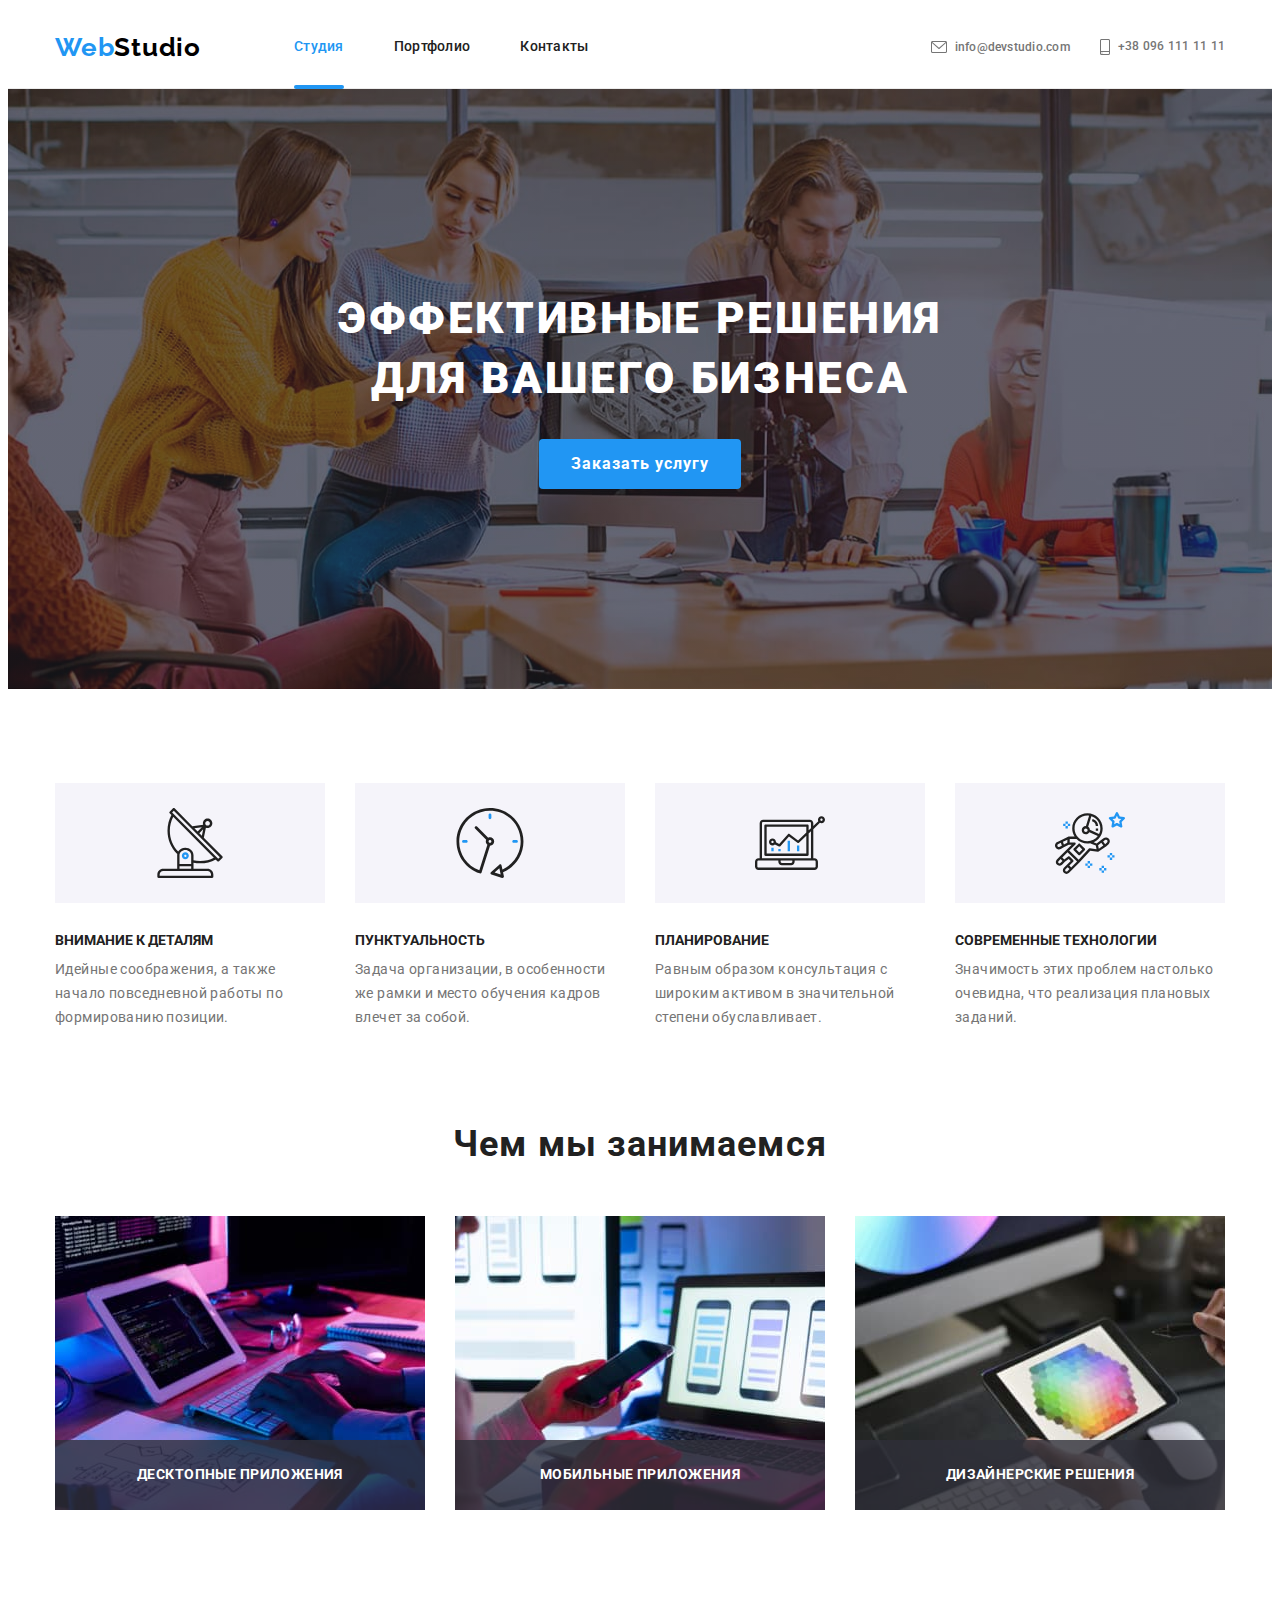
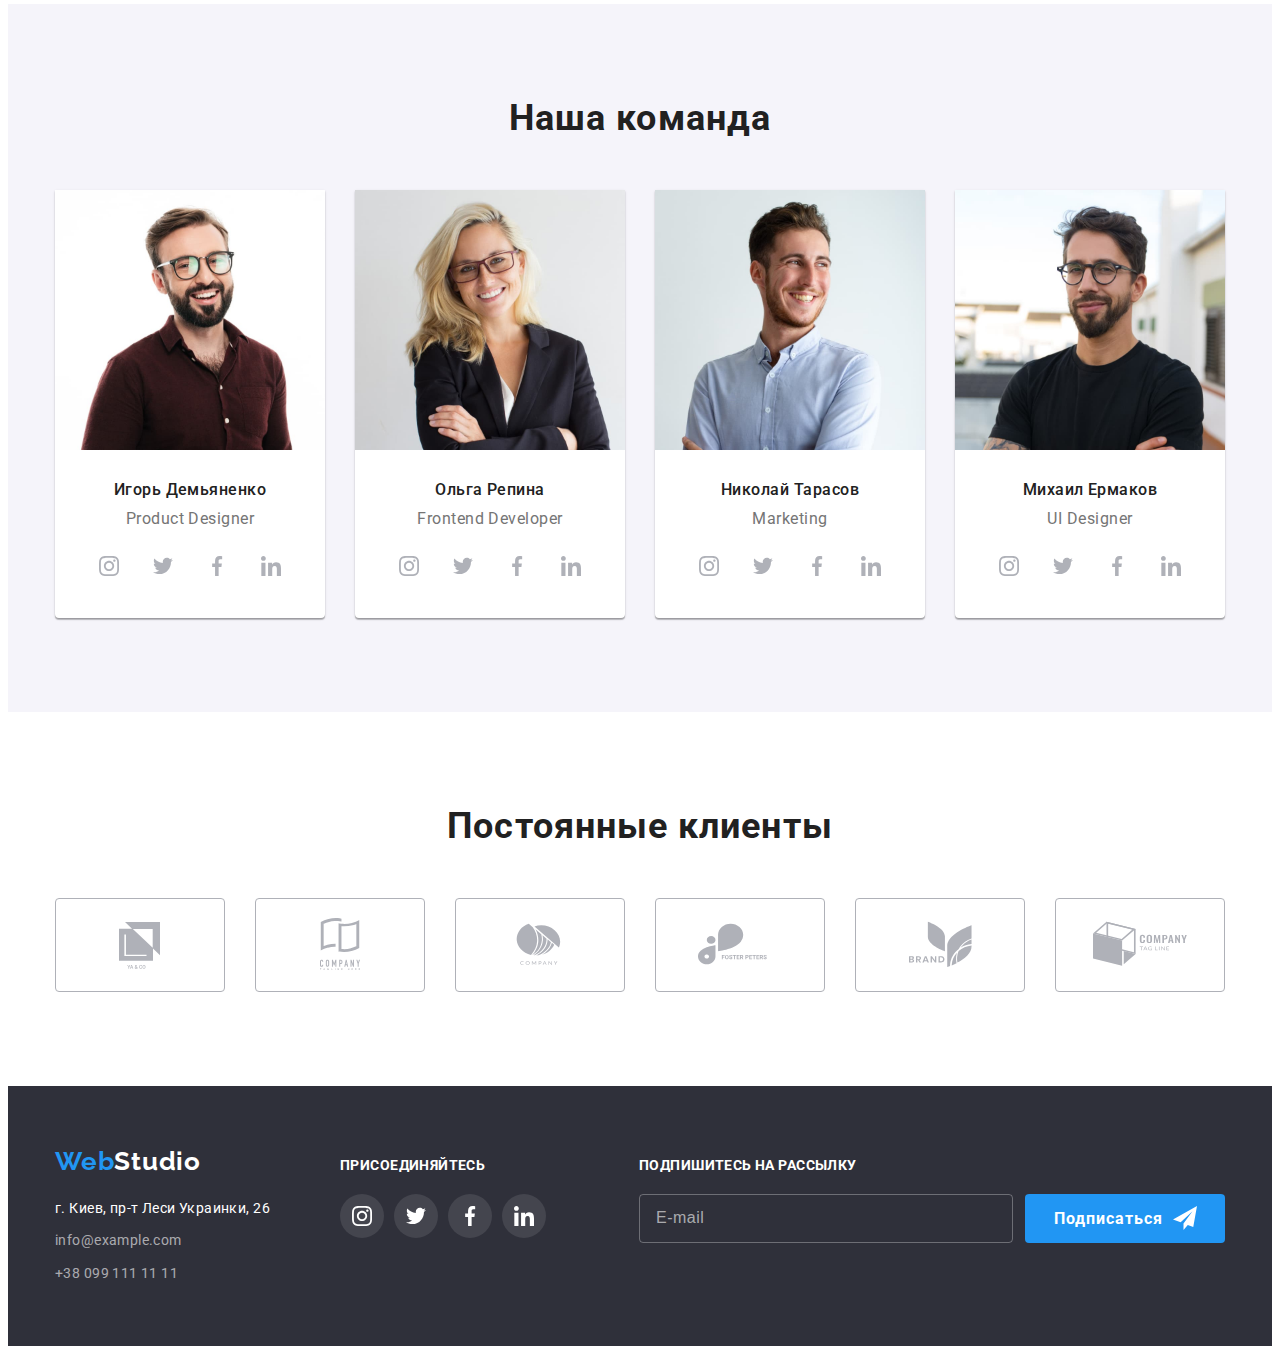
==== commit 24af3159: "Добавляет адаптацию Хедера Портфолио Модальное окно и Мобильное меню" ====
--- a/index.html
+++ b/index.html
@@ -23,7 +23,7 @@
 
   <body>
     <!-- Шапка сайта header -->
-    <!-- <header class="header">
+    <header class="header">
       <div class="container header__container">
         <a class="logo link header__logo" href="./index.html">
           <span class="logo__accent">Web</span>Studio</a
@@ -68,16 +68,100 @@
             </a>
           </li>
         </ul>
+        <button type="button" class="menu-open-btn">
+          <svg class="menu-open-btn__icon" width="28" height="16">
+            <use href="./images/icons.svg#icon-header-menu-open "></use>
+          </svg>
+        </button>
       </div>
-    </header> -->
+
+      <div class="header-mob-menu is-hidden">
+        <div class="container header-mob-menu__container">
+          <button type="button" class="menu-close-btn">
+            <svg class="menu-close-btn__icon" width="19" height="19">
+              <use href="./images/icons.svg#icon-header-menu-close "></use>
+            </svg>
+          </button>
+          <ul class="header-mob-nav-list header-mob-nav-list__content list">
+            <li class="header-mob-nav-list__item">
+              <a
+                href="./index.html"
+                class="
+                  header-mob-nav-list__link header-mob-nav-list__link-current
+                  link
+                "
+                >Студия</a
+              >
+            </li>
+            <li class="header-mob-nav-list__item">
+              <a href="./portfolio.html" class="header-mob-nav-list__link link"
+                >Портфолио</a
+              >
+            </li>
+            <li class="header-mob-nav-list__item">
+              <a href="" class="header-mob-nav-list__link link">Контакты</a>
+            </li>
+          </ul>
+          <div class="header-mob-botom-content">
+            <ul
+              class="
+                header-mob-contact-list header-mob-contact-list__content
+                list
+              "
+            >
+              <li class="header-mob-contact-list__item">
+                <a
+                  href="tel:+380961111111"
+                  class="header-mob-contact-list__link link"
+                  >+380961111111</a
+                >
+              </li>
+              <li class="header-mob-contact-list__item">
+                <a
+                  href="mailto:info@devstudio.com"
+                  class="header-mob-contact-list__link link"
+                  >info@devstudio.com</a
+                >
+              </li>
+            </ul>
+
+            <ul
+              class="
+                header-mob-social-list header-mob-social-list__content
+                list
+              "
+            >
+              <li class="header-mob-social-list__item">
+                <a href="" class="header-mob-social-list__link link" lang="en"
+                  >Instagram</a
+                >
+              </li>
+              <li class="header-mob-social-list__item">
+                <a href="" class="header-mob-social-list__link link" lang="en"
+                  >Twitter</a
+                >
+              </li>
+              <li class="header-mob-social-list__item">
+                <a href="" class="header-mob-social-list__link link" lang="en"
+                  >Facebook</a
+                >
+              </li>
+              <li class="header-mob-social-list__item">
+                <a href="" class="header-mob-social-list__link link" lang="en"
+                  >LinkedIn</a
+                >
+              </li>
+            </ul>
+          </div>
+        </div>
+      </div>
+    </header>
 
     <main>
       <!-- Герой hero section -->
       <section class="hero hero__section">
         <h1 class="hero__title">Эффективные решения для вашего бизнеса</h1>
-        <button class="btn hero__btn" type="button" data-modal-open>
-          Заказать услугу
-        </button>
+        <button class="btn hero__btn" type="button">Заказать услугу</button>
       </section>
 
       <!-- Наши особенности features section  -->
@@ -761,9 +845,9 @@
       </div>
     </footer>
 
-    <div class="backdrop is-hidden" data-modal>
+    <div class="backdrop is-hidden">
       <div class="modal">
-        <button type="button" class="close-btn" data-modal-close>
+        <button type="button" class="close-btn">
           <svg class="close-btn__icon" width="18" height="18">
             <use href="./images/icons.svg#icon-close "></use>
           </svg>
@@ -852,5 +936,6 @@
       </div>
     </div>
     <script src="./js/modal.js"></script>
+    <script src="./js/menu.js"></script>
   </body>
 </html>
--- a/css/main.min.css
+++ b/css/main.min.css
@@ -1,2 +1,2 @@
-:root{--accent-color: #2196f3;--title-color: #212121;--text-color: #757575;--primary-background-color: #ffffff;--secondary-background-color: #2f303a;--third-background-color: #f5f4fa;--btn-color: #f5f4fa;--primary-btn-text-color: #ffffff;--secondary-btn-text-color: #212121;--primary-gap: 30px}html{box-sizing:border-box}*,*::before,*::after{box-sizing:inherit}body{background-color:var(--primary-background-color);color:var(--text-color);font-family:Roboto, sans-serif;font-style:normal}h1,h2,h3,h4,h5,h6,p{margin:0}ul{padding:0;margin:0}img{display:block;width:100%;height:auto}.link{text-decoration:none}.list{list-style:none}.visually-hidden{position:absolute;width:1px;height:1px;margin:-1px;padding:0;overflow:hidden;border:0;clip:rect(0 0 0 0)}.logo{font-family:Raleway, sans-serif;font-weight:700;font-size:24px;line-height:1.17;letter-spacing:0.03em;color:#000000}.logo__accent{color:var(--accent-color)}.container{padding-left:15px;padding-right:15px}.section{padding-top:60px;padding-bottom:60px}@media screen and (min-width: 1200px){.section{padding-top:94px;padding-bottom:94px}}.section-title{color:var(--title-color);font-weight:700;font-size:28px;line-height:1.18;text-align:center;letter-spacing:0.03em}@media screen and (min-width: 1200px){.section-title{font-size:36px;line-height:1.16}}.btn{display:block;padding-top:10px;padding-bottom:10px;border:none;border-radius:4px;cursor:pointer;font-family:inherit;font-weight:700;font-size:16px;line-height:1.87;text-align:center;letter-spacing:0.06em;color:var(--primary-btn-text-color);background-color:var(--accent-color)}.btn__icon{position:absolute;right:28px;top:50%;transform:translateY(-50%);fill:#ffffff}.social-list{display:flex;justify-content:center}.social-list__content{margin-top:16px}.social-list__item{width:44px;height:44px}.social-list__item+.social-list__item{margin-left:10px}.social-list__link{width:100%;height:100%;border-radius:50%;background-color:#ffffff;display:flex;align-items:center;justify-content:center;transition:background-color 250ms cubic-bezier(0.4, 0, 0.2, 1)}.social-list__link:hover,.social-list__link:focus{background-color:var(--accent-color)}.social-list__link-footer{background-color:rgba(255,255,255,0.1)}.social-list__icon{fill:#ffffff}.social-list__icon-team{fill:#afb1b8;transition:fill 250ms cubic-bezier(0.4, 0, 0.2, 1)}.social-list__link:hover .social-list__icon-team,.social-list__link:focus .social-list__icon-team{fill:var(--primary-btn-text-color)}.backdrop{position:fixed;width:100vw;height:100vh;background:rgba(0,0,0,0.2);top:0;display:flex;align-items:center;justify-content:center;transition:opacity 250ms cubic-bezier(0.4, 0, 0.2, 1),visibility 250ms cubic-bezier(0.4, 0, 0.2, 1)}.backdrop.is-hidden{opacity:0;visibility:hidden;pointer-events:none}.backdrop.is-hidden .modal{transform:scale(2) translateY(300px)}.modal{padding:40px;width:528px;min-height:581px;background-color:#ffffff;box-shadow:0px 1px 3px rgba(0,0,0,0.12),0px 1px 1px rgba(0,0,0,0.14),0px 2px 1px rgba(0,0,0,0.2);border-radius:4px;position:relative;transform:scale(1) translateY(0);transition:transform 250ms cubic-bezier(0.4, 0, 0.2, 1)}.close-btn{position:absolute;padding:0;right:8px;top:8px;background-color:#ffffff;border-radius:50%;width:30px;height:30px;border:1px solid rgba(0,0,0,0.1);display:flex;align-items:center;justify-content:center;transition:fill 250ms cubic-bezier(0.4, 0, 0.2, 1)}.close-btn__icon{display:block;fill:#000000}.close-btn:hover .close-btn__icon,.close-btn:focus .close-btn__icon{fill:var(--accent-color)}.modal__title{margin-bottom:12px;font-weight:700;font-size:20px;line-height:1.15;text-align:center;letter-spacing:0.03em;color:var(--title-color)}.modal-form__field+.modal-form__field{margin-top:10px}.modal-form__input-label{font-size:12px;line-height:1.16;letter-spacing:0.01em;color:var(--text-color);display:block;margin-bottom:4px}.modal-form__input-wrapper{display:block;position:relative}.modal-form__input{width:100%;height:40px;border:1px solid rgba(33,33,33,0.2);border-radius:4px;background:transparent;padding-left:42px;padding-right:12px;outline:none;transition:border-color 250ms cubic-bezier(0.4, 0, 0.2, 1)}.modal-form__input:focus{border-color:var(--accent-color)}.modal-form__input-icon{position:absolute;left:12px;top:50%;transform:translateY(-50%);transition:fill 250ms cubic-bezier(0.4, 0, 0.2, 1)}.modal-form__input:focus+.modal-form__input-icon{fill:var(--accent-color)}.modal-form__text-input{padding-top:12px;padding-bottom:12px;padding-left:16px;padding-right:16px;width:100%;height:120px;border-radius:4px;border:1px solid rgba(33,33,33,0.2);background:transparent;resize:none;outline:none;transition:border-color 250ms cubic-bezier(0.4, 0, 0.2, 1)}.modal-form__text-input:focus{border-color:var(--accent-color)}.modal-form__check-text{margin-top:20px;margin-bottom:30px;font-size:14px;line-height:1.71;letter-spacing:0.03em;color:var(--text-color);display:flex;position:relative;align-items:center;justify-content:center}.modal-form__icon-place{width:16px;height:15px;border:2px solid #212121;border-radius:2px;margin-right:8px;display:flex;align-items:center;justify-content:center;transition:background-color 250ms cubic-bezier(0.4, 0, 0.2, 1)}.modal-form__checkbox:checked+.modal-form__icon-place{background-color:var(--accent-color);border:none}.modal-form__link{margin-bottom:5px;color:var(--accent-color)}.modal-form__link::after{content:'';width:100%;height:1px;margin-top:-5px;background-color:var(--accent-color);display:block;border-bottom:1px solid var(--accent-color)}.modal-form__btn{margin:0 auto;padding-left:56px;padding-right:55px;transition:background-color 250ms cubic-bezier(0.4, 0, 0.2, 1),box-shadow 250ms cubic-bezier(0.4, 0, 0.2, 1)}.modal-form__btn:hover,.modal-form__btn:focus{background-color:#188ce8;box-shadow:0px 4px 4px rgba(0,0,0,0.15)}.header{padding-top:24px;padding-bottom:25px;border-bottom:1px solid #ececec}.header__container{margin-right:auto;margin-left:auto;width:1200px;display:flex;align-items:center}.header__logo{margin-right:93px}.nav__list{align-items:center;display:flex}.nav__item:not(:last-child){margin-right:50px}.nav__link{display:block;position:relative;color:#212121;font-weight:500;font-size:14px;line-height:1.14;letter-spacing:0.02em;transition:color 250ms cubic-bezier(0.4, 0, 0.2, 1),fill 250ms cubic-bezier(0.4, 0, 0.2, 1)}.nav__link:hover,.nav__link:focus{color:var(--accent-color)}.nav__link-current{color:var(--accent-color)}.nav__link-current::after{content:'';display:block;bottom:-34px;position:absolute;width:100%;height:4px;border-radius:2px;background-color:var(--accent-color)}.header-contacts-list__content{display:flex;justify-content:center;align-items:center;margin-left:auto}.header-contacts-list__item:not(:last-child){margin-right:50px}.header-contacts-list__link{display:flex;position:relative;color:var(--text-color);font-weight:500;font-size:14px;line-height:1.14;letter-spacing:0.02em;transition:color 250ms cubic-bezier(0.4, 0, 0.2, 1),fill 250ms cubic-bezier(0.4, 0, 0.2, 1)}.header-contacts-list__link:hover,.header-contacts-list__link:focus{color:var(--accent-color)}.header-contacts-list__icon{margin-top:auto;margin-bottom:auto;margin-right:10px;fill:currentColor}.header-contacts-list__icon:hover,.header-contacts-list__icon:focus{fill:var(--accent-color)}.hero__section{padding-top:118px;padding-bottom:118px;margin-top:0;margin-bottom:0;margin-left:auto;margin-right:auto;max-width:1600px;background-color:#c4c4c4;background-image:linear-gradient(rgba(47,48,58,0.4), rgba(47,48,58,0.4)),url(../images/hero/hero-bg-mob.jpg);background-repeat:no-repeat;background-position:center;background-size:cover}@media (min-device-pixel-ratio: 2), (min-resolution: 192dpi), (min-resolution: 2dppx){.hero__section{background-image:linear-gradient(rgba(47,48,58,0.4), rgba(47,48,58,0.4)),url(../images/hero/hero-bg-mob-2x.jpg)}}@media screen and (min-width: 768px){.hero__section{background-image:linear-gradient(rgba(47,48,58,0.4), rgba(47,48,58,0.4)),url(../images/hero/hero-bg-tab.jpg)}}@media screen and (min-width: 768px) and (min-device-pixel-ratio: 2), screen and (min-width: 768px) and (min-resolution: 192dpi), screen and (min-width: 768px) and (min-resolution: 2dppx){.hero__section{background-image:linear-gradient(rgba(47,48,58,0.4), rgba(47,48,58,0.4)),url(../images/hero/hero-bg-tab-2x.jpg)}}@media screen and (min-width: 1200px){.hero__section{padding-top:200px;padding-bottom:200px;background-image:linear-gradient(rgba(47,48,58,0.4), rgba(47,48,58,0.4)),url(../images/hero/hero-bg-desc.jpg)}}@media screen and (min-width: 1200px) and (min-device-pixel-ratio: 2), screen and (min-width: 1200px) and (min-resolution: 192dpi), screen and (min-width: 1200px) and (min-resolution: 2dppx){.hero__section{background-image:linear-gradient(rgba(47,48,58,0.4), rgba(47,48,58,0.4)),url(../images/hero/hero-bg-desc-2x.jpg)}}.hero__title{margin-left:auto;margin-right:auto;margin-bottom:30px;max-width:360px;color:#ffffff;font-weight:900;font-size:26px;line-height:1.62;text-align:center;letter-spacing:0.06em;text-transform:uppercase}@media screen and (min-width: 1200px){.hero__title{font-size:44px;line-height:1.36;max-width:696px}}.hero__btn{margin-left:auto;margin-right:auto;padding-left:32px;padding-right:32px;transition:background-color 250ms cubic-bezier(0.4, 0, 0.2, 1),box-shadow 250ms cubic-bezier(0.4, 0, 0.2, 1)}.hero__btn:hover,.hero__btn:focus{background-color:#188ce8;box-shadow:0px 4px 4px rgba(0,0,0,0.15)}.features__container{margin-right:auto;margin-left:auto;width:100%}@media screen and (min-width: 480px){.features__container{max-width:480px}}@media screen and (min-width: 768px){.features__container{max-width:768px}}@media screen and (min-width: 1200px){.features__container{max-width:1200px}}@media screen and (min-width: 768px){.features-list__content{display:flex;flex-wrap:wrap;margin-left:calc(-1 * var(--primary-gap));margin-top:calc(-1 * var(--primary-gap))}}@media screen and (min-width: 768px){.features-list__item{flex-basis:calc(100% / 2 - var(--primary-gap));margin-left:var(--primary-gap);margin-top:var(--primary-gap)}}@media screen and (min-width: 1200px){.features-list__item{flex-basis:calc(100% / 4 - var(--primary-gap));margin-left:var(--primary-gap);margin-top:var(--primary-gap)}}.features-list__title{margin-top:30px;margin-bottom:10px;color:var(--title-color);font-weight:700;font-size:14px;line-height:1.14;text-align:center;text-transform:uppercase}@media screen and (min-width: 768px){.features-list__title{text-align:left}}.features-list__text{color:var(--text-color);font-size:14px;line-height:1.71;letter-spacing:0.03em}.features-list-icon{padding-top:25px;padding-bottom:25px;background-color:#f5f4fa}.features-list-icon__antenna,.features-list-icon__clock,.features-list-icon__diagram,.features-list-icon__astronaut{margin-left:auto;margin-right:auto;display:block}.about{padding-top:0}.about__container{margin-right:auto;margin-left:auto;width:1200px}@media screen and (max-width: 1199px){.about__container{display:none}}.about__title{margin-bottom:50px}.about-list{display:flex;justify-content:space-between}.about-list-container{position:relative}.about-list-container__text{padding-bottom:27px;padding-top:27px;position:absolute;bottom:0;width:100%;background-color:rgba(47,48,58,0.8);color:#ffffff;font-weight:700;font-size:14px;line-height:1.14;letter-spacing:0.03em;text-transform:uppercase;text-align:center}.team{background-color:var(--third-background-color)}.team__container{margin-right:auto;margin-left:auto;width:100%}@media screen and (min-width: 480px){.team__container{max-width:480px}}@media screen and (min-width: 768px){.team__container{max-width:768px}}@media screen and (min-width: 1200px){.team__container{max-width:1200px}}.team__title{margin-bottom:30px}@media screen and (min-width: 1200px){.team__title{margin-bottom:50px}}@media screen and (min-width: 768px){.team-list__content{display:flex;flex-wrap:wrap;margin-left:calc(-1 * var(--primary-gap));margin-top:calc(-1 * var(--primary-gap))}}.team-list__item{border-radius:0px 0px 4px 4px;box-shadow:0px 1px 3px rgba(0,0,0,0.12),0px 1px 1px rgba(0,0,0,0.14),0px 2px 1px rgba(0,0,0,0.2);background-color:var(--primary-background-color)}.team-list__item:not(:first-child){margin-top:30px}@media screen and (min-width: 768px){.team-list__item{flex-basis:calc(100% / 2 - var(--primary-gap));margin-left:var(--primary-gap);margin-top:var(--primary-gap)}}@media screen and (min-width: 1200px){.team-list__item{flex-basis:calc(100% / 4 - var(--primary-gap));margin-left:var(--primary-gap);margin-top:var(--primary-gap)}}.team-list-descr{padding-top:30px;padding-bottom:30px;text-align:center}.team-list-descr__title{margin-bottom:10px;color:var(--title-color);font-weight:500;font-size:16px;line-height:1.19;letter-spacing:0.03em}.team-list-descr__text{font-size:16px;line-height:1.19;text-align:center;letter-spacing:0.03em}.clients__container{margin-right:auto;margin-left:auto;width:100%}@media screen and (min-width: 480px){.clients__container{max-width:480px}}@media screen and (min-width: 768px){.clients__container{max-width:768px}}@media screen and (min-width: 1200px){.clients__container{max-width:1200px}}.clients__title{margin-bottom:30px}@media screen and (min-width: 1200px){.clients__title{margin-bottom:50px}}.clients-list__content{display:flex;flex-wrap:wrap;justify-content:center;margin-left:calc(-1 * var(--primary-gap));margin-top:calc(-1 * var(--primary-gap))}.clients-list__item{flex-basis:calc(100% / 2 - var(--primary-gap));margin-left:var(--primary-gap);margin-top:var(--primary-gap)}@media screen and (min-width: 768px){.clients-list__item{flex-basis:calc(100% / 3 - var(--primary-gap));margin-left:var(--primary-gap);margin-top:var(--primary-gap)}}@media screen and (min-width: 1200px){.clients-list__item{flex-basis:calc(100% / 6 - var(--primary-gap));margin-left:var(--primary-gap);margin-top:var(--primary-gap)}}.clients-list__link{display:block;padding-top:16px;padding-bottom:16px;border:1px solid #afb1b8;border-radius:4px;color:#afb1b8;transition:color 250ms cubic-bezier(0.4, 0, 0.2, 1)}.clients-list__link:hover,.clients-list__link:focus{border:1px solid var(--accent-color);color:var(--accent-color)}.clients-list__icon{display:block;margin-left:auto;margin-right:auto;fill:currentColor;transition:fill 250ms cubic-bezier(0.4, 0, 0.2, 1)}.clients-list__icon:hover,.clients-list__icon:focus{fill:var(--accent-color)}.footer{padding-top:60px;padding-bottom:60px;background-color:var(--secondary-background-color)}.footer__container{margin-right:auto;margin-left:auto;width:100%}@media screen and (min-width: 480px){.footer__container{max-width:480px}}@media screen and (min-width: 768px){.footer__container{max-width:768px;display:flex;flex-wrap:wrap;align-items:baseline;justify-content:center}}@media screen and (min-width: 1200px){.footer__container{max-width:1200px}}.footer__logo{display:block;margin-bottom:20px;color:#ffffff;text-align:center}@media screen and (min-width: 1200px){.footer__logo{font-size:26px;line-height:1.19;text-align:left}}.footer__btn{margin-right:0px;padding-left:29px;padding-right:62px;transition:background-color 250ms cubic-bezier(0.4, 0, 0.2, 1),box-shadow 250ms cubic-bezier(0.4, 0, 0.2, 1)}.footer__btn:hover,.footer__btn:focus{background-color:#188ce8;box-shadow:0px 4px 4px rgba(0,0,0,0.15)}.footer-left__content{margin-bottom:60px}@media screen and (min-width: 768px){.footer-left__content{flex-basis:content;margin-right:165px}}@media screen and (min-width: 1200px){.footer-left__content{margin-bottom:0px;flex-basis:content;margin-right:70px}}.footer-adress__content{margin-bottom:8px}@media screen and (min-width: 1200px){.footer-adress__content{margin-bottom:9px}}.footer-adress__text{font-style:normal;font-size:14px;line-height:1.71;letter-spacing:0.03em;text-align:center;color:#ffffff}.footer-contacts-list__item{text-align:center}@media screen and (min-width: 1200px){.footer-contacts-list__item{text-align:left}}.footer-contacts-list__item:not(:last-child){margin-bottom:8px}@media screen and (min-width: 1200px){.footer-contacts-list__item:not(:last-child){margin-bottom:9px}}.footer-contacts-list__link{font-size:14px;line-height:1.71;letter-spacing:0.03em;color:rgba(255,255,255,0.6);transition:color 250ms cubic-bezier(0.4, 0, 0.2, 1)}.footer-contacts-list__link:hover,.footer-contacts-list__link:focus{color:var(--accent-color)}.footer-middle__content{margin-bottom:60px}@media screen and (min-width: 1200px){.footer-middle__content{margin-bottom:0px;margin-right:93px}}.footer-middle__text{margin-bottom:20px;font-weight:700;font-size:14px;line-height:1.14;letter-spacing:0.03em;text-align:center;text-transform:uppercase;color:#ffffff}@media screen and (min-width: 1200px){.footer-middle__text{text-align:left}}.footer-right{flex-grow:1}.footer-form__text{margin-bottom:20px;font-weight:700;font-size:14px;line-height:1.14;letter-spacing:0.03em;text-align:center;text-transform:uppercase;color:#ffffff}@media screen and (min-width: 1200px){.footer-form__text{text-align:left}}@media screen and (min-width: 1200px){.footer-form-block{display:flex;justify-content:right}}.footer-form-block__email{width:100%;padding-top:15px;padding-bottom:15px;padding-left:16px;background-color:transparent;border:1px solid rgba(255,255,255,0.3);border-radius:4px;outline:none;color:rgba(255,255,255,0.6)}.footer-form-block__email::placeholder{font-size:16px;line-height:1.25;letter-spacing:0.03em;color:rgba(255,255,255,0.6)}@media screen and (min-width: 1200px){.footer-form-block__email{margin-right:12px}}.footer-button-wrapper{margin-top:20px;margin-right:auto;margin-left:auto;display:block;position:relative;width:200px}@media screen and (min-width: 1200px){.footer-button-wrapper{margin-top:0px}}.works__container{margin-right:auto;margin-left:auto;width:100%}@media screen and (min-width: 480px){.works__container{max-width:480px}}@media screen and (min-width: 768px){.works__container{max-width:768px}}@media screen and (min-width: 1200px){.works__container{max-width:1200px}}.works-btn-list__content{display:flex;justify-content:center;margin-bottom:50px}.works-btn-list__item:not(:last-child){margin-right:8px}.works-btn{padding-left:22px;padding-right:22px;padding-top:6px;padding-bottom:6px;border:none;border-radius:4px;cursor:pointer;color:var(--secondary-btn-text-color);background-color:var(--btn-color);font-family:inherit;font-weight:500;font-size:16px;line-height:1.62;text-align:center;letter-spacing:0.03em;transition:box-shadow 250ms cubic-bezier(0.4, 0, 0.2, 1),color 250ms cubic-bezier(0.4, 0, 0.2, 1),background-color 250ms cubic-bezier(0.4, 0, 0.2, 1)}.works-btn:hover,.works-btn:focus{box-shadow:0px 3px 1px rgba(0,0,0,0.1),0px 1px 2px rgba(0,0,0,0.08),0px 2px 2px rgba(0,0,0,0.12);color:var(--primary-btn-text-color);background-color:var(--accent-color)}.btn-active{color:var(--primary-btn-text-color);background-color:var(--accent-color)}.works-list__content{display:flex;flex-wrap:wrap;margin-left:calc(-1 * var(--primary-gap));margin-top:calc(-1 * var(--primary-gap))}.works-list__item{flex-basis:calc(100% / 3 - var(--primary-gap));margin-left:var(--primary-gap);margin-top:var(--primary-gap)}.works-list__link{display:block;transition:box-shadow 250ms cubic-bezier(0.4, 0, 0.2, 1)}.works-list__link:hover,.works-list__link:focus{box-shadow:0px 1px 1px rgba(0,0,0,0.12),0px 4px 4px rgba(0,0,0,0.06),1px 4px 6px rgba(0,0,0,0.16)}.works-list-top-text__container{position:relative;overflow:hidden}.works-list-top-text__text{padding-top:63px;padding-bottom:63px;padding-left:24px;padding-right:24px;position:absolute;top:0;left:0;height:100%;font-size:18px;line-height:1.56;letter-spacing:0.03em;color:#ffffff;background-color:var(--accent-color);transform:translateY(100%);transition:transform 250ms cubic-bezier(0.4, 0, 0.2, 1)}.works-list__link:hover .works-list-top-text__text{transform:translateY(0)}.works-list-descr__content{padding-top:20px;padding-bottom:20px;padding-left:24px;padding-right:24px;border-left:1px solid #eeeeee;border-right:1px solid #eeeeee;border-bottom:1px solid #eeeeee}.works-list-descr__title{margin-bottom:4px;color:var(--title-color);font-weight:700;font-size:18px;line-height:2;letter-spacing:0.06em}.works-list-descr__text{font-size:16px;line-height:1.87;letter-spacing:0.03em;color:var(--text-color)}
+:root{--accent-color: #2196f3;--title-color: #212121;--text-color: #757575;--primary-background-color: #ffffff;--secondary-background-color: #2f303a;--third-background-color: #f5f4fa;--btn-color: #f5f4fa;--primary-btn-text-color: #ffffff;--secondary-btn-text-color: #212121;--primary-gap: 30px}html{box-sizing:border-box}*,*::before,*::after{box-sizing:inherit}body{background-color:var(--primary-background-color);color:var(--text-color);font-family:Roboto, sans-serif;font-style:normal}h1,h2,h3,h4,h5,h6,p{margin:0}ul{padding:0;margin:0}img{display:block;width:100%;height:auto}.link{text-decoration:none}.list{list-style:none}.visually-hidden{position:absolute;width:1px;height:1px;margin:-1px;padding:0;overflow:hidden;border:0;clip:rect(0 0 0 0)}.logo{font-family:Raleway, sans-serif;font-weight:700;font-size:24px;line-height:1.17;letter-spacing:0.03em;color:#000000}.logo__accent{color:var(--accent-color)}.container{padding-left:15px;padding-right:15px}.section{padding-top:60px;padding-bottom:60px}@media screen and (min-width: 1200px){.section{padding-top:94px;padding-bottom:94px}}.section-title{color:var(--title-color);font-weight:700;font-size:28px;line-height:1.18;text-align:center;letter-spacing:0.03em}@media screen and (min-width: 1200px){.section-title{font-size:36px;line-height:1.16}}.btn{display:block;padding-top:10px;padding-bottom:10px;border:none;border-radius:4px;cursor:pointer;font-family:inherit;font-weight:700;font-size:16px;line-height:1.87;text-align:center;letter-spacing:0.06em;color:var(--primary-btn-text-color);background-color:var(--accent-color)}.btn__icon{position:absolute;right:28px;top:50%;transform:translateY(-50%);fill:#ffffff}.social-list{display:flex;justify-content:center}.social-list__content{margin-top:16px}.social-list__item{width:44px;height:44px}.social-list__item+.social-list__item{margin-left:10px}.social-list__link{width:100%;height:100%;border-radius:50%;background-color:#ffffff;display:flex;align-items:center;justify-content:center;transition:background-color 250ms cubic-bezier(0.4, 0, 0.2, 1)}.social-list__link:hover,.social-list__link:focus{background-color:var(--accent-color)}.social-list__link-footer{background-color:rgba(255,255,255,0.1)}.social-list__icon{fill:#ffffff}.social-list__icon-team{fill:#afb1b8;transition:fill 250ms cubic-bezier(0.4, 0, 0.2, 1)}.social-list__link:hover .social-list__icon-team,.social-list__link:focus .social-list__icon-team{fill:var(--primary-btn-text-color)}.backdrop{position:fixed;width:100vw;height:100vh;background:rgba(0,0,0,0.2);top:0;display:flex;align-items:center;justify-content:center;transition:opacity 250ms cubic-bezier(0.4, 0, 0.2, 1),visibility 250ms cubic-bezier(0.4, 0, 0.2, 1)}.backdrop.is-hidden{opacity:0;visibility:hidden;pointer-events:none}.backdrop.is-hidden .modal{transform:scale(2) translateY(300px)}.modal{padding:40px;max-width:450px;min-height:609px;background-color:#ffffff;box-shadow:0px 1px 3px rgba(0,0,0,0.12),0px 1px 1px rgba(0,0,0,0.14),0px 2px 1px rgba(0,0,0,0.2);border-radius:4px;position:relative;transform:scale(1) translateY(0);transition:transform 250ms cubic-bezier(0.4, 0, 0.2, 1)}@media screen and (max-height: 600px){.modal{padding:20px 40px;min-height:550px}}@media screen and (min-width: 1200px){.modal{max-width:528px;min-height:581px}}.close-btn{position:absolute;padding:0;right:8px;top:8px;background-color:#ffffff;border-radius:50%;width:30px;height:30px;border:1px solid rgba(0,0,0,0.1);display:flex;align-items:center;justify-content:center;transition:fill 250ms cubic-bezier(0.4, 0, 0.2, 1)}.close-btn__icon{display:block;fill:#000000}.close-btn:hover .close-btn__icon,.close-btn:focus .close-btn__icon{fill:var(--accent-color)}.modal__title{margin-bottom:12px;font-weight:700;font-size:20px;line-height:1.5;text-align:center;letter-spacing:0.03em;color:var(--title-color)}@media screen and (min-width: 1200px){.modal__title{line-height:1.15}}.modal-form__field+.modal-form__field{margin-top:10px}.modal-form__input-label{font-size:12px;line-height:1.16;letter-spacing:0.01em;color:var(--text-color);display:block;margin-bottom:4px}.modal-form__input-wrapper{display:block;position:relative}.modal-form__input{width:100%;height:40px;border:1px solid rgba(33,33,33,0.2);border-radius:4px;background:transparent;padding-left:42px;padding-right:12px;outline:none;transition:border-color 250ms cubic-bezier(0.4, 0, 0.2, 1)}.modal-form__input:focus{border-color:var(--accent-color)}.modal-form__input-icon{position:absolute;left:12px;top:50%;transform:translateY(-50%);transition:fill 250ms cubic-bezier(0.4, 0, 0.2, 1)}.modal-form__input:focus+.modal-form__input-icon{fill:var(--accent-color)}.modal-form__text-input{padding-top:12px;padding-bottom:12px;padding-left:16px;padding-right:16px;width:100%;height:120px;border-radius:4px;border:1px solid rgba(33,33,33,0.2);background:transparent;resize:none;outline:none;transition:border-color 250ms cubic-bezier(0.4, 0, 0.2, 1)}.modal-form__text-input:focus{border-color:var(--accent-color)}.modal-form__check-text{margin-top:10px;margin-bottom:15px;font-size:2.35vw;line-height:1.17;letter-spacing:0.03em;color:var(--text-color);display:flex;position:relative;align-items:center;justify-content:center}@media screen and (min-width: 480px){.modal-form__check-text{margin-top:20px;margin-bottom:30px;font-size:12px}}@media screen and (min-width: 1200px){.modal-form__check-text{font-size:14px;line-height:1.71}}.modal-form__icon-place{width:16px;height:15px;border:2px solid #212121;border-radius:2px;margin-right:8px;display:flex;align-items:center;justify-content:center;transition:background-color 250ms cubic-bezier(0.4, 0, 0.2, 1)}.modal-form__checkbox:checked+.modal-form__icon-place{background-color:var(--accent-color);border:none}.modal-form__link{color:var(--accent-color)}@media screen and (min-width: 480px){.modal-form__link{margin-bottom:2px}}@media screen and (min-width: 1200px){.modal-form__link{margin-bottom:5px}}.modal-form__link::after{content:"";width:100%;height:1px;background-color:var(--accent-color);display:block;border-bottom:1px solid var(--accent-color)}@media screen and (min-width: 480px){.modal-form__link::after{margin-top:-2px}}@media screen and (min-width: 1200px){.modal-form__link::after{margin-top:-5px}}.modal-form__btn{margin:0 auto;padding-left:56px;padding-right:55px;transition:background-color 250ms cubic-bezier(0.4, 0, 0.2, 1),box-shadow 250ms cubic-bezier(0.4, 0, 0.2, 1)}.modal-form__btn:hover,.modal-form__btn:focus{background-color:#188ce8;box-shadow:0px 4px 4px rgba(0,0,0,0.15)}.header{border-bottom:1px solid #ececec}.header__container{display:flex;align-items:center;justify-content:space-between;margin-right:auto;margin-left:auto;width:100%}@media screen and (min-width: 480px){.header__container{max-width:480px;padding-top:10px;padding-bottom:10px}}@media screen and (min-width: 768px){.header__container{max-width:768px;padding-top:21px;padding-bottom:21px}}@media screen and (min-width: 1200px){.header__container{max-width:1200px;padding-top:24px;padding-bottom:25px}}@media screen and (min-width: 768px){.header__logo{margin-right:88px}}@media screen and (min-width: 1200px){.header__logo{margin-right:93px;font-size:26px;line-height:1.19}}.nav{display:none}.nav__list{align-items:center;display:flex}.nav__item:not(:last-child){margin-right:50px}.nav__link{display:block;position:relative;color:#212121;font-weight:500;font-size:14px;line-height:1.14;letter-spacing:0.02em;transition:color 250ms cubic-bezier(0.4, 0, 0.2, 1),fill 250ms cubic-bezier(0.4, 0, 0.2, 1)}.nav__link:hover,.nav__link:focus{color:var(--accent-color)}.nav__link-current{color:var(--accent-color)}.nav__link-current::after{content:"";display:block;bottom:-34px;position:absolute;width:100%;height:4px;border-radius:2px;background-color:var(--accent-color)}@media screen and (min-width: 768px){.nav{display:block}}.header-contacts-list__content{display:none}.header-contacts-list__item:not(:last-child){margin-bottom:10px}@media screen and (min-width: 1200px){.header-contacts-list__item:not(:last-child){margin-bottom:0px;margin-right:30px}}.header-contacts-list__link{display:flex;position:relative;color:var(--text-color);font-weight:500;font-size:12px;line-height:1.17;letter-spacing:0.02em;transition:color 250ms cubic-bezier(0.4, 0, 0.2, 1),fill 250ms cubic-bezier(0.4, 0, 0.2, 1)}.header-contacts-list__link:hover,.header-contacts-list__link:focus{color:var(--accent-color)}.header-contacts-list__icon{margin-top:auto;margin-bottom:auto;margin-right:8px;fill:currentColor}.header-contacts-list__icon:hover,.header-contacts-list__icon:focus{fill:var(--accent-color)}@media screen and (min-width: 768px){.header-contacts-list{display:block;margin-left:auto}}@media screen and (min-width: 1200px){.header-contacts-list{display:flex;justify-content:center;align-items:center;margin-left:auto}}.menu-open-btn{width:40px;height:40px;background-color:#ffffff;border:none;display:flex;align-items:center;justify-content:center;transition:fill 250ms cubic-bezier(0.4, 0, 0.2, 1)}.menu-open-btn__icon{display:block;fill:#000000}.menu-open-btn:hover .menu-open-btn__icon,.menu-open-btn:focus .menu-open-btn__icon{fill:var(--accent-color)}@media screen and (min-width: 768px){.menu-open-btn{display:none}}.header-mob-menu{padding-top:48px;padding-bottom:48px;padding-left:40px;padding-right:40px;z-index:1;position:fixed;top:0;left:0;width:100vw;height:100vh;background-color:#ffffff}@media screen and (min-width: 768px){.header-mob-menu{max-width:768px;visibility:hidden;opacity:0;pointer-events:none}}.header-mob-menu__container{position:relative;margin-right:auto;margin-left:auto;width:100%;height:100%;display:flex;flex-direction:column;justify-content:space-between}@media screen and (min-width: 480px){.header-mob-menu__container{max-width:480px}}@media screen and (min-width: 768px){.header-mob-menu__container{max-width:768px}}@media screen and (min-width: 1200px){.header-mob-menu__container{max-width:1200px}}.header-mob-menu.is-hidden{visibility:hidden;opacity:0;pointer-events:none}.header-mob-nav-list__item:not(:last-child){margin-bottom:32px}.header-mob-nav-list__link{color:#212121;font-weight:500;font-size:40px;line-height:1.18;letter-spacing:0.02em;transition:color 250ms cubic-bezier(0.4, 0, 0.2, 1),fill 250ms cubic-bezier(0.4, 0, 0.2, 1)}.header-mob-nav-list__link:hover,.header-mob-nav-list__link:focus{color:var(--accent-color)}.header-mob-nav-list__link-current{color:var(--accent-color)}.header-mob-contact-list__content{margin-bottom:64px}.header-mob-contact-list__item:not(:last-child){margin-bottom:32px}.header-mob-contact-list__link{color:var(--text-color);font-weight:500;font-size:24px;line-height:1.17;letter-spacing:0.02em;transition:color 250ms cubic-bezier(0.4, 0, 0.2, 1),fill 250ms cubic-bezier(0.4, 0, 0.2, 1)}.header-mob-contact-list__link:hover,.header-mob-contact-list__link:focus{color:var(--accent-color)}.header-mob-contact-list__item:first-child .header-mob-contact-list__link{font-weight:500;font-size:34px;line-height:1.18;letter-spacing:0.02em}.header-mob-social-list__content{display:flex;flex-wrap:wrap}.header-mob-social-list__item{margin-bottom:10px}.header-mob-social-list__item:not(:last-child){margin-right:10px;padding-right:10px;border-right:1px solid rgba(33,33,33,0.2)}.header-mob-social-list__link{color:var(--accent-color);font-weight:500;font-size:18px;line-height:1.22;letter-spacing:0.02em}.menu-close-btn{position:absolute;right:23px;top:-36px;width:40px;height:40px;background-color:#ffffff;border:none;transition:fill 250ms cubic-bezier(0.4, 0, 0.2, 1)}.menu-close-btn__icon{display:block;fill:#000000}.menu-close-btn:hover .menu-close-btn__icon,.menu-close-btn:focus .menu-close-btn__icon{fill:var(--accent-color)}.hero__section{padding-top:118px;padding-bottom:118px;margin-top:0;margin-bottom:0;margin-left:auto;margin-right:auto;max-width:1600px;background-color:#c4c4c4;background-image:linear-gradient(rgba(47,48,58,0.4), rgba(47,48,58,0.4)),url(../images/hero/hero-bg-mob.jpg);background-repeat:no-repeat;background-position:center;background-size:cover}@media (min-device-pixel-ratio: 2), (min-resolution: 192dpi), (min-resolution: 2dppx){.hero__section{background-image:linear-gradient(rgba(47,48,58,0.4), rgba(47,48,58,0.4)),url(../images/hero/hero-bg-mob-2x.jpg)}}@media screen and (min-width: 768px){.hero__section{background-image:linear-gradient(rgba(47,48,58,0.4), rgba(47,48,58,0.4)),url(../images/hero/hero-bg-tab.jpg)}}@media screen and (min-width: 768px) and (min-device-pixel-ratio: 2), screen and (min-width: 768px) and (min-resolution: 192dpi), screen and (min-width: 768px) and (min-resolution: 2dppx){.hero__section{background-image:linear-gradient(rgba(47,48,58,0.4), rgba(47,48,58,0.4)),url(../images/hero/hero-bg-tab-2x.jpg)}}@media screen and (min-width: 1200px){.hero__section{padding-top:200px;padding-bottom:200px;background-image:linear-gradient(rgba(47,48,58,0.4), rgba(47,48,58,0.4)),url(../images/hero/hero-bg-desc.jpg)}}@media screen and (min-width: 1200px) and (min-device-pixel-ratio: 2), screen and (min-width: 1200px) and (min-resolution: 192dpi), screen and (min-width: 1200px) and (min-resolution: 2dppx){.hero__section{background-image:linear-gradient(rgba(47,48,58,0.4), rgba(47,48,58,0.4)),url(../images/hero/hero-bg-desc-2x.jpg)}}.hero__title{margin-left:auto;margin-right:auto;margin-bottom:30px;max-width:360px;color:#ffffff;font-weight:900;font-size:26px;line-height:1.62;text-align:center;letter-spacing:0.06em;text-transform:uppercase}@media screen and (min-width: 1200px){.hero__title{font-size:44px;line-height:1.36;max-width:696px}}.hero__btn{margin-left:auto;margin-right:auto;padding-left:32px;padding-right:32px;transition:background-color 250ms cubic-bezier(0.4, 0, 0.2, 1),box-shadow 250ms cubic-bezier(0.4, 0, 0.2, 1)}.hero__btn:hover,.hero__btn:focus{background-color:#188ce8;box-shadow:0px 4px 4px rgba(0,0,0,0.15)}.features__container{margin-right:auto;margin-left:auto;width:100%}@media screen and (min-width: 480px){.features__container{max-width:480px}}@media screen and (min-width: 768px){.features__container{max-width:768px}}@media screen and (min-width: 1200px){.features__container{max-width:1200px}}@media screen and (min-width: 768px){.features-list__content{display:flex;flex-wrap:wrap;margin-left:calc(-1 * var(--primary-gap));margin-top:calc(-1 * var(--primary-gap))}}@media screen and (min-width: 768px){.features-list__item{flex-basis:calc(100% / 2 - var(--primary-gap));margin-left:var(--primary-gap);margin-top:var(--primary-gap)}}@media screen and (min-width: 1200px){.features-list__item{flex-basis:calc(100% / 4 - var(--primary-gap));margin-left:var(--primary-gap);margin-top:var(--primary-gap)}}.features-list__title{margin-top:30px;margin-bottom:10px;color:var(--title-color);font-weight:700;font-size:14px;line-height:1.14;text-align:center;text-transform:uppercase}@media screen and (min-width: 768px){.features-list__title{text-align:left}}.features-list__text{color:var(--text-color);font-size:14px;line-height:1.71;letter-spacing:0.03em}.features-list-icon{padding-top:25px;padding-bottom:25px;background-color:#f5f4fa}.features-list-icon__antenna,.features-list-icon__clock,.features-list-icon__diagram,.features-list-icon__astronaut{margin-left:auto;margin-right:auto;display:block}.about{padding-top:0}.about__container{margin-right:auto;margin-left:auto;width:1200px}@media screen and (max-width: 1199px){.about__container{display:none}}.about__title{margin-bottom:50px}.about-list{display:flex;justify-content:space-between}.about-list-container{position:relative}.about-list-container__text{padding-bottom:27px;padding-top:27px;position:absolute;bottom:0;width:100%;background-color:rgba(47,48,58,0.8);color:#ffffff;font-weight:700;font-size:14px;line-height:1.14;letter-spacing:0.03em;text-transform:uppercase;text-align:center}.team{background-color:var(--third-background-color)}.team__container{margin-right:auto;margin-left:auto;width:100%}@media screen and (min-width: 480px){.team__container{max-width:480px}}@media screen and (min-width: 768px){.team__container{max-width:768px}}@media screen and (min-width: 1200px){.team__container{max-width:1200px}}.team__title{margin-bottom:30px}@media screen and (min-width: 1200px){.team__title{margin-bottom:50px}}@media screen and (min-width: 768px){.team-list__content{display:flex;flex-wrap:wrap;margin-left:calc(-1 * var(--primary-gap));margin-top:calc(-1 * var(--primary-gap))}}.team-list__item{border-radius:0px 0px 4px 4px;box-shadow:0px 1px 3px rgba(0,0,0,0.12),0px 1px 1px rgba(0,0,0,0.14),0px 2px 1px rgba(0,0,0,0.2);background-color:var(--primary-background-color)}.team-list__item:not(:first-child){margin-top:30px}@media screen and (min-width: 768px){.team-list__item{flex-basis:calc(100% / 2 - var(--primary-gap));margin-left:var(--primary-gap);margin-top:var(--primary-gap)}}@media screen and (min-width: 1200px){.team-list__item{flex-basis:calc(100% / 4 - var(--primary-gap));margin-left:var(--primary-gap);margin-top:var(--primary-gap)}}.team-list-descr{padding-top:30px;padding-bottom:30px;text-align:center}.team-list-descr__title{margin-bottom:10px;color:var(--title-color);font-weight:500;font-size:16px;line-height:1.19;letter-spacing:0.03em}.team-list-descr__text{font-size:16px;line-height:1.19;text-align:center;letter-spacing:0.03em}.clients__container{margin-right:auto;margin-left:auto;width:100%}@media screen and (min-width: 480px){.clients__container{max-width:480px}}@media screen and (min-width: 768px){.clients__container{max-width:768px}}@media screen and (min-width: 1200px){.clients__container{max-width:1200px}}.clients__title{margin-bottom:30px}@media screen and (min-width: 1200px){.clients__title{margin-bottom:50px}}.clients-list__content{display:flex;flex-wrap:wrap;justify-content:center;margin-left:calc(-1 * var(--primary-gap));margin-top:calc(-1 * var(--primary-gap))}.clients-list__item{flex-basis:calc(100% / 2 - var(--primary-gap));margin-left:var(--primary-gap);margin-top:var(--primary-gap)}@media screen and (min-width: 768px){.clients-list__item{flex-basis:calc(100% / 3 - var(--primary-gap));margin-left:var(--primary-gap);margin-top:var(--primary-gap)}}@media screen and (min-width: 1200px){.clients-list__item{flex-basis:calc(100% / 6 - var(--primary-gap));margin-left:var(--primary-gap);margin-top:var(--primary-gap)}}.clients-list__link{display:block;padding-top:16px;padding-bottom:16px;border:1px solid #afb1b8;border-radius:4px;color:#afb1b8;transition:color 250ms cubic-bezier(0.4, 0, 0.2, 1)}.clients-list__link:hover,.clients-list__link:focus{border:1px solid var(--accent-color);color:var(--accent-color)}.clients-list__icon{display:block;margin-left:auto;margin-right:auto;fill:currentColor;transition:fill 250ms cubic-bezier(0.4, 0, 0.2, 1)}.clients-list__icon:hover,.clients-list__icon:focus{fill:var(--accent-color)}.footer{padding-top:60px;padding-bottom:60px;background-color:var(--secondary-background-color)}.footer__container{margin-right:auto;margin-left:auto;width:100%}@media screen and (min-width: 480px){.footer__container{max-width:480px}}@media screen and (min-width: 768px){.footer__container{max-width:768px;display:flex;flex-wrap:wrap;align-items:baseline;justify-content:center}}@media screen and (min-width: 1200px){.footer__container{max-width:1200px}}.footer__logo{display:block;margin-bottom:20px;color:#ffffff;text-align:center}@media screen and (min-width: 1200px){.footer__logo{font-size:26px;line-height:1.19;text-align:left}}.footer__btn{margin-right:0px;padding-left:29px;padding-right:62px;transition:background-color 250ms cubic-bezier(0.4, 0, 0.2, 1),box-shadow 250ms cubic-bezier(0.4, 0, 0.2, 1)}.footer__btn:hover,.footer__btn:focus{background-color:#188ce8;box-shadow:0px 4px 4px rgba(0,0,0,0.15)}.footer-left__content{margin-bottom:60px}@media screen and (min-width: 768px){.footer-left__content{flex-basis:content;margin-right:165px}}@media screen and (min-width: 1200px){.footer-left__content{margin-bottom:0px;flex-basis:content;margin-right:70px}}.footer-adress__content{margin-bottom:8px}@media screen and (min-width: 1200px){.footer-adress__content{margin-bottom:9px}}.footer-adress__text{font-style:normal;font-size:14px;line-height:1.71;letter-spacing:0.03em;text-align:center;color:#ffffff}.footer-contacts-list__item{text-align:center}@media screen and (min-width: 1200px){.footer-contacts-list__item{text-align:left}}.footer-contacts-list__item:not(:last-child){margin-bottom:8px}@media screen and (min-width: 1200px){.footer-contacts-list__item:not(:last-child){margin-bottom:9px}}.footer-contacts-list__link{font-size:14px;line-height:1.71;letter-spacing:0.03em;color:rgba(255,255,255,0.6);transition:color 250ms cubic-bezier(0.4, 0, 0.2, 1)}.footer-contacts-list__link:hover,.footer-contacts-list__link:focus{color:var(--accent-color)}.footer-middle__content{margin-bottom:60px}@media screen and (min-width: 1200px){.footer-middle__content{margin-bottom:0px;margin-right:93px}}.footer-middle__text{margin-bottom:20px;font-weight:700;font-size:14px;line-height:1.14;letter-spacing:0.03em;text-align:center;text-transform:uppercase;color:#ffffff}@media screen and (min-width: 1200px){.footer-middle__text{text-align:left}}.footer-right{flex-grow:1}.footer-form__text{margin-bottom:20px;font-weight:700;font-size:14px;line-height:1.14;letter-spacing:0.03em;text-align:center;text-transform:uppercase;color:#ffffff}@media screen and (min-width: 1200px){.footer-form__text{text-align:left}}@media screen and (min-width: 1200px){.footer-form-block{display:flex;justify-content:right}}.footer-form-block__email{width:100%;padding-top:15px;padding-bottom:15px;padding-left:16px;background-color:transparent;border:1px solid rgba(255,255,255,0.3);border-radius:4px;outline:none;color:rgba(255,255,255,0.6)}.footer-form-block__email::placeholder{font-size:16px;line-height:1.25;letter-spacing:0.03em;color:rgba(255,255,255,0.6)}@media screen and (min-width: 1200px){.footer-form-block__email{margin-right:12px}}.footer-button-wrapper{margin-top:20px;margin-right:auto;margin-left:auto;display:block;position:relative;width:200px}@media screen and (min-width: 1200px){.footer-button-wrapper{margin-top:0px}}.works{padding-top:45px}@media screen and (min-width: 768px){.works{padding-top:60px}}.works__container{margin-right:auto;margin-left:auto;width:100%}@media screen and (min-width: 480px){.works__container{max-width:480px}}@media screen and (min-width: 768px){.works__container{max-width:768px}}@media screen and (min-width: 1200px){.works__container{max-width:1200px}}.works-btn-list__content{display:flex;flex-wrap:wrap;margin-bottom:40px}@media screen and (min-width: 768px){.works-btn-list__content{margin-bottom:30px;justify-content:center}}@media screen and (min-width: 1200px){.works-btn-list__content{margin-bottom:50px;justify-content:center}}.works-btn-list__item{margin-top:15px}.works-btn-list__item:not(:last-child){margin-right:8px}@media screen and (min-width: 768px){.works-btn-list__item{margin-top:0px}}.works-btn{padding-left:22px;padding-right:22px;padding-top:6px;padding-bottom:6px;border:none;border-radius:4px;cursor:pointer;color:var(--secondary-btn-text-color);background-color:var(--btn-color);font-family:inherit;font-weight:500;font-size:16px;line-height:1.62;text-align:center;letter-spacing:0.03em;transition:box-shadow 250ms cubic-bezier(0.4, 0, 0.2, 1),color 250ms cubic-bezier(0.4, 0, 0.2, 1),background-color 250ms cubic-bezier(0.4, 0, 0.2, 1)}.works-btn:hover,.works-btn:focus{box-shadow:0px 3px 1px rgba(0,0,0,0.1),0px 1px 2px rgba(0,0,0,0.08),0px 2px 2px rgba(0,0,0,0.12);color:var(--primary-btn-text-color);background-color:var(--accent-color)}.btn-active{color:var(--primary-btn-text-color);background-color:var(--accent-color)}.works-list__content{display:flex;flex-wrap:wrap;margin-left:calc(-1 * var(--primary-gap));margin-top:calc(-1 * var(--primary-gap))}.works-list__item:not(:last-child){margin-bottom:30px}@media screen and (min-width: 768px){.works-list__item{flex-basis:calc(100% / 2 - var(--primary-gap));margin-left:var(--primary-gap);margin-top:var(--primary-gap);margin-bottom:0px}}@media screen and (min-width: 1200px){.works-list__item{flex-basis:calc(100% / 3 - var(--primary-gap));margin-left:var(--primary-gap);margin-top:var(--primary-gap);margin-bottom:0px}}.works-list__link{display:flex;flex-direction:column;height:100%;transition:box-shadow 250ms cubic-bezier(0.4, 0, 0.2, 1)}.works-list__link:hover,.works-list__link:focus{box-shadow:0px 1px 1px rgba(0,0,0,0.12),0px 4px 4px rgba(0,0,0,0.06),1px 4px 6px rgba(0,0,0,0.16)}.works-list-top-text__container{position:relative;overflow:hidden}.works-list-top-text__text{padding-top:63px;padding-bottom:63px;padding-left:24px;padding-right:24px;position:absolute;top:0;left:0;height:100%;font-size:18px;line-height:1.56;letter-spacing:0.03em;color:#ffffff;background-color:var(--accent-color);transform:translateY(100%);transition:transform 250ms cubic-bezier(0.4, 0, 0.2, 1)}.works-list__link:hover .works-list-top-text__text{transform:translateY(0)}.works-list-descr{flex-grow:1}.works-list-descr__content{padding-top:20px;padding-bottom:20px;padding-left:24px;padding-right:24px;border-left:1px solid #eeeeee;border-right:1px solid #eeeeee;border-bottom:1px solid #eeeeee}.works-list-descr__title{margin-bottom:4px;color:var(--title-color);font-weight:700;font-size:18px;line-height:2;letter-spacing:0.06em}.works-list-descr__text{font-size:16px;line-height:1.87;letter-spacing:0.03em;color:var(--text-color)}
 /*# sourceMappingURL=main.min.css.map */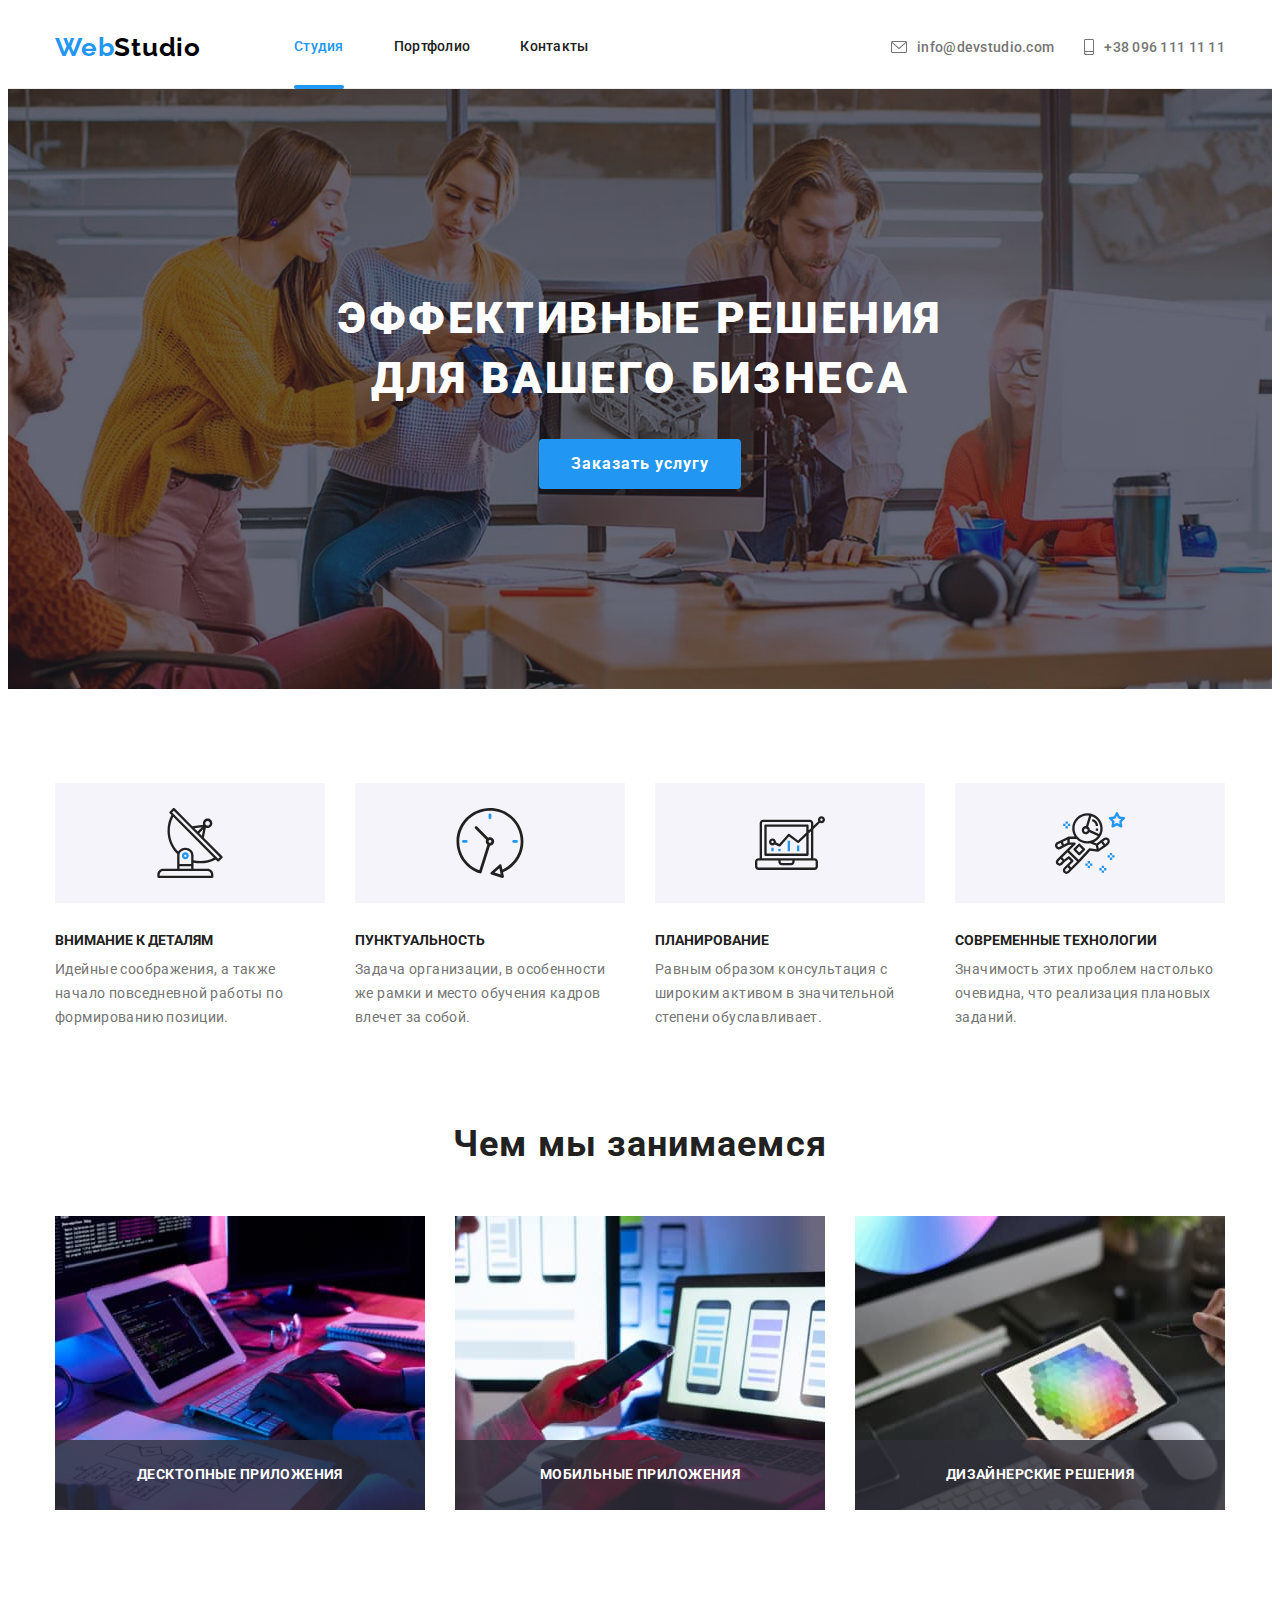
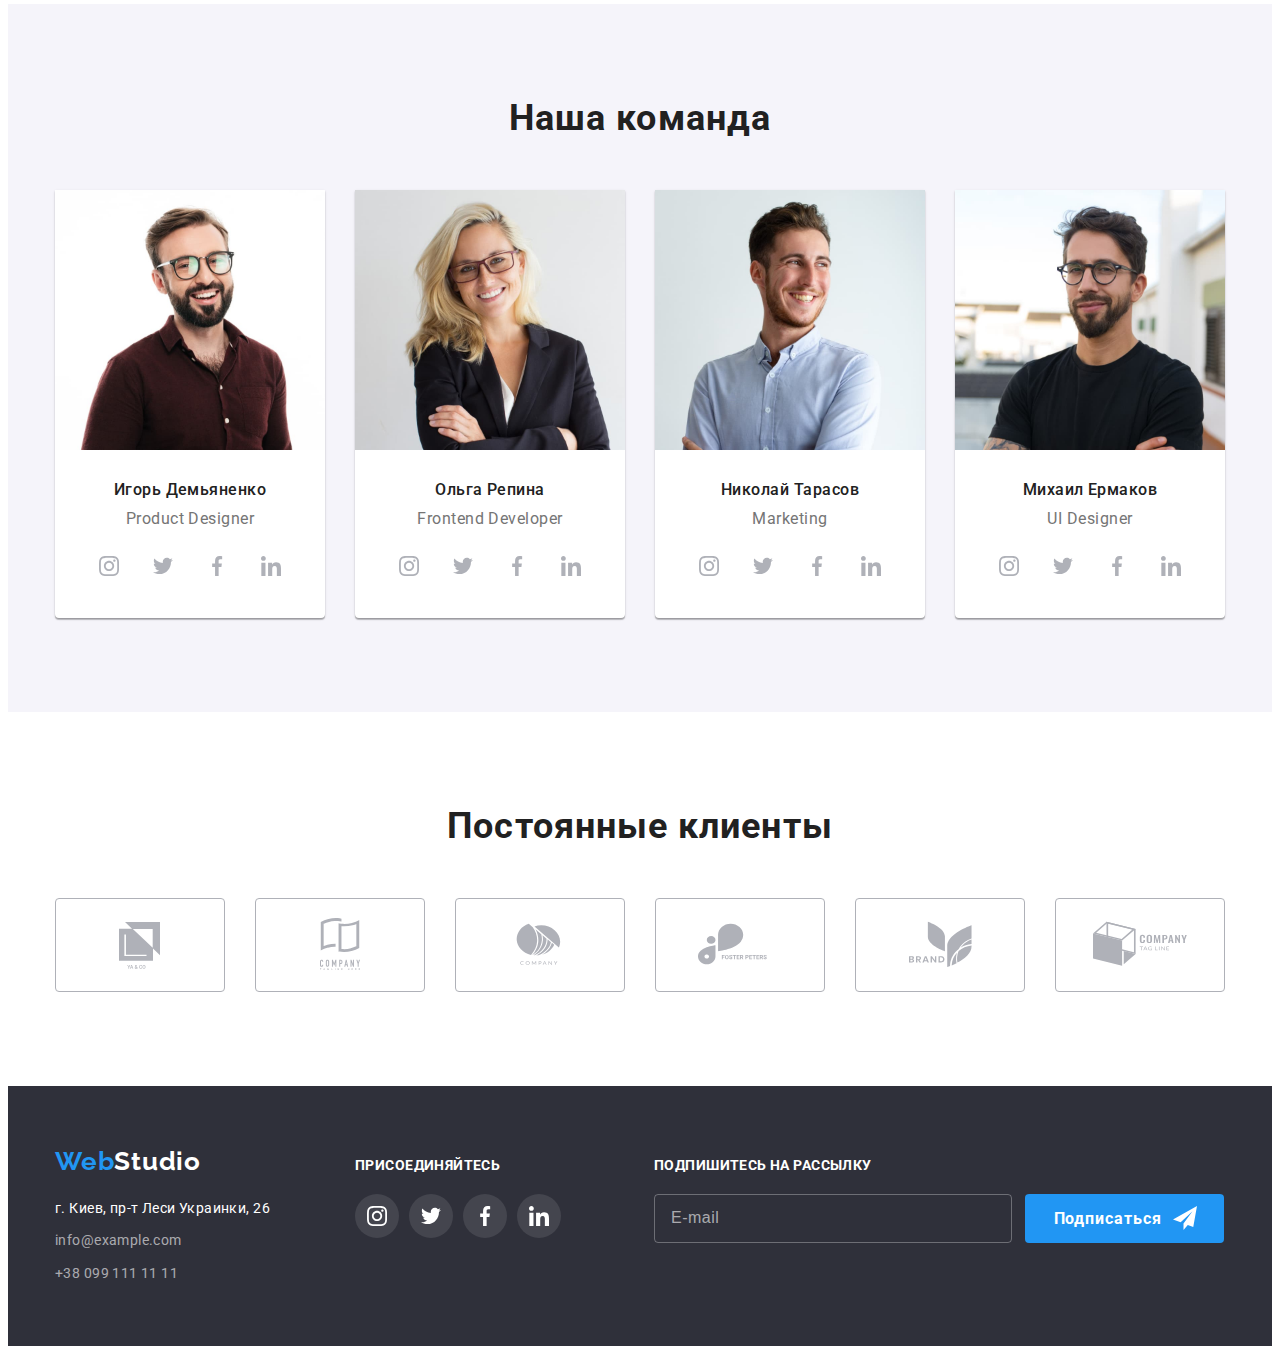
==== commit d14b5a26: "Исправляет адаптацию секций хедер, футер, наши особенности и наши работы" ====
--- a/index.html
+++ b/index.html
@@ -831,7 +831,9 @@
                 class="footer-form-block__email"
                 placeholder="E-mail"
               />
-              <span class="footer-button-wrapper">
+              <span
+                class="footer-button-wrapper footer-button-wrapper__content"
+              >
                 <button type="submit" class="btn footer__btn">
                   Подписаться
                 </button>
--- a/css/main.min.css
+++ b/css/main.min.css
@@ -1,2 +1,2 @@
-:root{--accent-color: #2196f3;--title-color: #212121;--text-color: #757575;--primary-background-color: #ffffff;--secondary-background-color: #2f303a;--third-background-color: #f5f4fa;--btn-color: #f5f4fa;--primary-btn-text-color: #ffffff;--secondary-btn-text-color: #212121;--primary-gap: 30px}html{box-sizing:border-box}*,*::before,*::after{box-sizing:inherit}body{background-color:var(--primary-background-color);color:var(--text-color);font-family:Roboto, sans-serif;font-style:normal}h1,h2,h3,h4,h5,h6,p{margin:0}ul{padding:0;margin:0}img{display:block;width:100%;height:auto}.link{text-decoration:none}.list{list-style:none}.visually-hidden{position:absolute;width:1px;height:1px;margin:-1px;padding:0;overflow:hidden;border:0;clip:rect(0 0 0 0)}.logo{font-family:Raleway, sans-serif;font-weight:700;font-size:24px;line-height:1.17;letter-spacing:0.03em;color:#000000}.logo__accent{color:var(--accent-color)}.container{padding-left:15px;padding-right:15px}.section{padding-top:60px;padding-bottom:60px}@media screen and (min-width: 1200px){.section{padding-top:94px;padding-bottom:94px}}.section-title{color:var(--title-color);font-weight:700;font-size:28px;line-height:1.18;text-align:center;letter-spacing:0.03em}@media screen and (min-width: 1200px){.section-title{font-size:36px;line-height:1.16}}.btn{display:block;padding-top:10px;padding-bottom:10px;border:none;border-radius:4px;cursor:pointer;font-family:inherit;font-weight:700;font-size:16px;line-height:1.87;text-align:center;letter-spacing:0.06em;color:var(--primary-btn-text-color);background-color:var(--accent-color)}.btn__icon{position:absolute;right:28px;top:50%;transform:translateY(-50%);fill:#ffffff}.social-list{display:flex;justify-content:center}.social-list__content{margin-top:16px}.social-list__item{width:44px;height:44px}.social-list__item+.social-list__item{margin-left:10px}.social-list__link{width:100%;height:100%;border-radius:50%;background-color:#ffffff;display:flex;align-items:center;justify-content:center;transition:background-color 250ms cubic-bezier(0.4, 0, 0.2, 1)}.social-list__link:hover,.social-list__link:focus{background-color:var(--accent-color)}.social-list__link-footer{background-color:rgba(255,255,255,0.1)}.social-list__icon{fill:#ffffff}.social-list__icon-team{fill:#afb1b8;transition:fill 250ms cubic-bezier(0.4, 0, 0.2, 1)}.social-list__link:hover .social-list__icon-team,.social-list__link:focus .social-list__icon-team{fill:var(--primary-btn-text-color)}.backdrop{position:fixed;width:100vw;height:100vh;background:rgba(0,0,0,0.2);top:0;display:flex;align-items:center;justify-content:center;transition:opacity 250ms cubic-bezier(0.4, 0, 0.2, 1),visibility 250ms cubic-bezier(0.4, 0, 0.2, 1)}.backdrop.is-hidden{opacity:0;visibility:hidden;pointer-events:none}.backdrop.is-hidden .modal{transform:scale(2) translateY(300px)}.modal{padding:40px;max-width:450px;min-height:609px;background-color:#ffffff;box-shadow:0px 1px 3px rgba(0,0,0,0.12),0px 1px 1px rgba(0,0,0,0.14),0px 2px 1px rgba(0,0,0,0.2);border-radius:4px;position:relative;transform:scale(1) translateY(0);transition:transform 250ms cubic-bezier(0.4, 0, 0.2, 1)}@media screen and (max-height: 600px){.modal{padding:20px 40px;min-height:550px}}@media screen and (min-width: 1200px){.modal{max-width:528px;min-height:581px}}.close-btn{position:absolute;padding:0;right:8px;top:8px;background-color:#ffffff;border-radius:50%;width:30px;height:30px;border:1px solid rgba(0,0,0,0.1);display:flex;align-items:center;justify-content:center;transition:fill 250ms cubic-bezier(0.4, 0, 0.2, 1)}.close-btn__icon{display:block;fill:#000000}.close-btn:hover .close-btn__icon,.close-btn:focus .close-btn__icon{fill:var(--accent-color)}.modal__title{margin-bottom:12px;font-weight:700;font-size:20px;line-height:1.5;text-align:center;letter-spacing:0.03em;color:var(--title-color)}@media screen and (min-width: 1200px){.modal__title{line-height:1.15}}.modal-form__field+.modal-form__field{margin-top:10px}.modal-form__input-label{font-size:12px;line-height:1.16;letter-spacing:0.01em;color:var(--text-color);display:block;margin-bottom:4px}.modal-form__input-wrapper{display:block;position:relative}.modal-form__input{width:100%;height:40px;border:1px solid rgba(33,33,33,0.2);border-radius:4px;background:transparent;padding-left:42px;padding-right:12px;outline:none;transition:border-color 250ms cubic-bezier(0.4, 0, 0.2, 1)}.modal-form__input:focus{border-color:var(--accent-color)}.modal-form__input-icon{position:absolute;left:12px;top:50%;transform:translateY(-50%);transition:fill 250ms cubic-bezier(0.4, 0, 0.2, 1)}.modal-form__input:focus+.modal-form__input-icon{fill:var(--accent-color)}.modal-form__text-input{padding-top:12px;padding-bottom:12px;padding-left:16px;padding-right:16px;width:100%;height:120px;border-radius:4px;border:1px solid rgba(33,33,33,0.2);background:transparent;resize:none;outline:none;transition:border-color 250ms cubic-bezier(0.4, 0, 0.2, 1)}.modal-form__text-input:focus{border-color:var(--accent-color)}.modal-form__check-text{margin-top:10px;margin-bottom:15px;font-size:2.35vw;line-height:1.17;letter-spacing:0.03em;color:var(--text-color);display:flex;position:relative;align-items:center;justify-content:center}@media screen and (min-width: 480px){.modal-form__check-text{margin-top:20px;margin-bottom:30px;font-size:12px}}@media screen and (min-width: 1200px){.modal-form__check-text{font-size:14px;line-height:1.71}}.modal-form__icon-place{width:16px;height:15px;border:2px solid #212121;border-radius:2px;margin-right:8px;display:flex;align-items:center;justify-content:center;transition:background-color 250ms cubic-bezier(0.4, 0, 0.2, 1)}.modal-form__checkbox:checked+.modal-form__icon-place{background-color:var(--accent-color);border:none}.modal-form__link{color:var(--accent-color)}@media screen and (min-width: 480px){.modal-form__link{margin-bottom:2px}}@media screen and (min-width: 1200px){.modal-form__link{margin-bottom:5px}}.modal-form__link::after{content:"";width:100%;height:1px;background-color:var(--accent-color);display:block;border-bottom:1px solid var(--accent-color)}@media screen and (min-width: 480px){.modal-form__link::after{margin-top:-2px}}@media screen and (min-width: 1200px){.modal-form__link::after{margin-top:-5px}}.modal-form__btn{margin:0 auto;padding-left:56px;padding-right:55px;transition:background-color 250ms cubic-bezier(0.4, 0, 0.2, 1),box-shadow 250ms cubic-bezier(0.4, 0, 0.2, 1)}.modal-form__btn:hover,.modal-form__btn:focus{background-color:#188ce8;box-shadow:0px 4px 4px rgba(0,0,0,0.15)}.header{border-bottom:1px solid #ececec}.header__container{display:flex;align-items:center;justify-content:space-between;margin-right:auto;margin-left:auto;width:100%}@media screen and (min-width: 480px){.header__container{max-width:480px;padding-top:10px;padding-bottom:10px}}@media screen and (min-width: 768px){.header__container{max-width:768px;padding-top:21px;padding-bottom:21px}}@media screen and (min-width: 1200px){.header__container{max-width:1200px;padding-top:24px;padding-bottom:25px}}@media screen and (min-width: 768px){.header__logo{margin-right:88px}}@media screen and (min-width: 1200px){.header__logo{margin-right:93px;font-size:26px;line-height:1.19}}.nav{display:none}.nav__list{align-items:center;display:flex}.nav__item:not(:last-child){margin-right:50px}.nav__link{display:block;position:relative;color:#212121;font-weight:500;font-size:14px;line-height:1.14;letter-spacing:0.02em;transition:color 250ms cubic-bezier(0.4, 0, 0.2, 1),fill 250ms cubic-bezier(0.4, 0, 0.2, 1)}.nav__link:hover,.nav__link:focus{color:var(--accent-color)}.nav__link-current{color:var(--accent-color)}.nav__link-current::after{content:"";display:block;bottom:-34px;position:absolute;width:100%;height:4px;border-radius:2px;background-color:var(--accent-color)}@media screen and (min-width: 768px){.nav{display:block}}.header-contacts-list__content{display:none}.header-contacts-list__item:not(:last-child){margin-bottom:10px}@media screen and (min-width: 1200px){.header-contacts-list__item:not(:last-child){margin-bottom:0px;margin-right:30px}}.header-contacts-list__link{display:flex;position:relative;color:var(--text-color);font-weight:500;font-size:12px;line-height:1.17;letter-spacing:0.02em;transition:color 250ms cubic-bezier(0.4, 0, 0.2, 1),fill 250ms cubic-bezier(0.4, 0, 0.2, 1)}.header-contacts-list__link:hover,.header-contacts-list__link:focus{color:var(--accent-color)}.header-contacts-list__icon{margin-top:auto;margin-bottom:auto;margin-right:8px;fill:currentColor}.header-contacts-list__icon:hover,.header-contacts-list__icon:focus{fill:var(--accent-color)}@media screen and (min-width: 768px){.header-contacts-list{display:block;margin-left:auto}}@media screen and (min-width: 1200px){.header-contacts-list{display:flex;justify-content:center;align-items:center;margin-left:auto}}.menu-open-btn{width:40px;height:40px;background-color:#ffffff;border:none;display:flex;align-items:center;justify-content:center;transition:fill 250ms cubic-bezier(0.4, 0, 0.2, 1)}.menu-open-btn__icon{display:block;fill:#000000}.menu-open-btn:hover .menu-open-btn__icon,.menu-open-btn:focus .menu-open-btn__icon{fill:var(--accent-color)}@media screen and (min-width: 768px){.menu-open-btn{display:none}}.header-mob-menu{padding-top:48px;padding-bottom:48px;padding-left:40px;padding-right:40px;z-index:1;position:fixed;top:0;left:0;width:100vw;height:100vh;background-color:#ffffff}@media screen and (min-width: 768px){.header-mob-menu{max-width:768px;visibility:hidden;opacity:0;pointer-events:none}}.header-mob-menu__container{position:relative;margin-right:auto;margin-left:auto;width:100%;height:100%;display:flex;flex-direction:column;justify-content:space-between}@media screen and (min-width: 480px){.header-mob-menu__container{max-width:480px}}@media screen and (min-width: 768px){.header-mob-menu__container{max-width:768px}}@media screen and (min-width: 1200px){.header-mob-menu__container{max-width:1200px}}.header-mob-menu.is-hidden{visibility:hidden;opacity:0;pointer-events:none}.header-mob-nav-list__item:not(:last-child){margin-bottom:32px}.header-mob-nav-list__link{color:#212121;font-weight:500;font-size:40px;line-height:1.18;letter-spacing:0.02em;transition:color 250ms cubic-bezier(0.4, 0, 0.2, 1),fill 250ms cubic-bezier(0.4, 0, 0.2, 1)}.header-mob-nav-list__link:hover,.header-mob-nav-list__link:focus{color:var(--accent-color)}.header-mob-nav-list__link-current{color:var(--accent-color)}.header-mob-contact-list__content{margin-bottom:64px}.header-mob-contact-list__item:not(:last-child){margin-bottom:32px}.header-mob-contact-list__link{color:var(--text-color);font-weight:500;font-size:24px;line-height:1.17;letter-spacing:0.02em;transition:color 250ms cubic-bezier(0.4, 0, 0.2, 1),fill 250ms cubic-bezier(0.4, 0, 0.2, 1)}.header-mob-contact-list__link:hover,.header-mob-contact-list__link:focus{color:var(--accent-color)}.header-mob-contact-list__item:first-child .header-mob-contact-list__link{font-weight:500;font-size:34px;line-height:1.18;letter-spacing:0.02em}.header-mob-social-list__content{display:flex;flex-wrap:wrap}.header-mob-social-list__item{margin-bottom:10px}.header-mob-social-list__item:not(:last-child){margin-right:10px;padding-right:10px;border-right:1px solid rgba(33,33,33,0.2)}.header-mob-social-list__link{color:var(--accent-color);font-weight:500;font-size:18px;line-height:1.22;letter-spacing:0.02em}.menu-close-btn{position:absolute;right:23px;top:-36px;width:40px;height:40px;background-color:#ffffff;border:none;transition:fill 250ms cubic-bezier(0.4, 0, 0.2, 1)}.menu-close-btn__icon{display:block;fill:#000000}.menu-close-btn:hover .menu-close-btn__icon,.menu-close-btn:focus .menu-close-btn__icon{fill:var(--accent-color)}.hero__section{padding-top:118px;padding-bottom:118px;margin-top:0;margin-bottom:0;margin-left:auto;margin-right:auto;max-width:1600px;background-color:#c4c4c4;background-image:linear-gradient(rgba(47,48,58,0.4), rgba(47,48,58,0.4)),url(../images/hero/hero-bg-mob.jpg);background-repeat:no-repeat;background-position:center;background-size:cover}@media (min-device-pixel-ratio: 2), (min-resolution: 192dpi), (min-resolution: 2dppx){.hero__section{background-image:linear-gradient(rgba(47,48,58,0.4), rgba(47,48,58,0.4)),url(../images/hero/hero-bg-mob-2x.jpg)}}@media screen and (min-width: 768px){.hero__section{background-image:linear-gradient(rgba(47,48,58,0.4), rgba(47,48,58,0.4)),url(../images/hero/hero-bg-tab.jpg)}}@media screen and (min-width: 768px) and (min-device-pixel-ratio: 2), screen and (min-width: 768px) and (min-resolution: 192dpi), screen and (min-width: 768px) and (min-resolution: 2dppx){.hero__section{background-image:linear-gradient(rgba(47,48,58,0.4), rgba(47,48,58,0.4)),url(../images/hero/hero-bg-tab-2x.jpg)}}@media screen and (min-width: 1200px){.hero__section{padding-top:200px;padding-bottom:200px;background-image:linear-gradient(rgba(47,48,58,0.4), rgba(47,48,58,0.4)),url(../images/hero/hero-bg-desc.jpg)}}@media screen and (min-width: 1200px) and (min-device-pixel-ratio: 2), screen and (min-width: 1200px) and (min-resolution: 192dpi), screen and (min-width: 1200px) and (min-resolution: 2dppx){.hero__section{background-image:linear-gradient(rgba(47,48,58,0.4), rgba(47,48,58,0.4)),url(../images/hero/hero-bg-desc-2x.jpg)}}.hero__title{margin-left:auto;margin-right:auto;margin-bottom:30px;max-width:360px;color:#ffffff;font-weight:900;font-size:26px;line-height:1.62;text-align:center;letter-spacing:0.06em;text-transform:uppercase}@media screen and (min-width: 1200px){.hero__title{font-size:44px;line-height:1.36;max-width:696px}}.hero__btn{margin-left:auto;margin-right:auto;padding-left:32px;padding-right:32px;transition:background-color 250ms cubic-bezier(0.4, 0, 0.2, 1),box-shadow 250ms cubic-bezier(0.4, 0, 0.2, 1)}.hero__btn:hover,.hero__btn:focus{background-color:#188ce8;box-shadow:0px 4px 4px rgba(0,0,0,0.15)}.features__container{margin-right:auto;margin-left:auto;width:100%}@media screen and (min-width: 480px){.features__container{max-width:480px}}@media screen and (min-width: 768px){.features__container{max-width:768px}}@media screen and (min-width: 1200px){.features__container{max-width:1200px}}@media screen and (min-width: 768px){.features-list__content{display:flex;flex-wrap:wrap;margin-left:calc(-1 * var(--primary-gap));margin-top:calc(-1 * var(--primary-gap))}}@media screen and (min-width: 768px){.features-list__item{flex-basis:calc(100% / 2 - var(--primary-gap));margin-left:var(--primary-gap);margin-top:var(--primary-gap)}}@media screen and (min-width: 1200px){.features-list__item{flex-basis:calc(100% / 4 - var(--primary-gap));margin-left:var(--primary-gap);margin-top:var(--primary-gap)}}.features-list__title{margin-top:30px;margin-bottom:10px;color:var(--title-color);font-weight:700;font-size:14px;line-height:1.14;text-align:center;text-transform:uppercase}@media screen and (min-width: 768px){.features-list__title{text-align:left}}.features-list__text{color:var(--text-color);font-size:14px;line-height:1.71;letter-spacing:0.03em}.features-list-icon{padding-top:25px;padding-bottom:25px;background-color:#f5f4fa}.features-list-icon__antenna,.features-list-icon__clock,.features-list-icon__diagram,.features-list-icon__astronaut{margin-left:auto;margin-right:auto;display:block}.about{padding-top:0}.about__container{margin-right:auto;margin-left:auto;width:1200px}@media screen and (max-width: 1199px){.about__container{display:none}}.about__title{margin-bottom:50px}.about-list{display:flex;justify-content:space-between}.about-list-container{position:relative}.about-list-container__text{padding-bottom:27px;padding-top:27px;position:absolute;bottom:0;width:100%;background-color:rgba(47,48,58,0.8);color:#ffffff;font-weight:700;font-size:14px;line-height:1.14;letter-spacing:0.03em;text-transform:uppercase;text-align:center}.team{background-color:var(--third-background-color)}.team__container{margin-right:auto;margin-left:auto;width:100%}@media screen and (min-width: 480px){.team__container{max-width:480px}}@media screen and (min-width: 768px){.team__container{max-width:768px}}@media screen and (min-width: 1200px){.team__container{max-width:1200px}}.team__title{margin-bottom:30px}@media screen and (min-width: 1200px){.team__title{margin-bottom:50px}}@media screen and (min-width: 768px){.team-list__content{display:flex;flex-wrap:wrap;margin-left:calc(-1 * var(--primary-gap));margin-top:calc(-1 * var(--primary-gap))}}.team-list__item{border-radius:0px 0px 4px 4px;box-shadow:0px 1px 3px rgba(0,0,0,0.12),0px 1px 1px rgba(0,0,0,0.14),0px 2px 1px rgba(0,0,0,0.2);background-color:var(--primary-background-color)}.team-list__item:not(:first-child){margin-top:30px}@media screen and (min-width: 768px){.team-list__item{flex-basis:calc(100% / 2 - var(--primary-gap));margin-left:var(--primary-gap);margin-top:var(--primary-gap)}}@media screen and (min-width: 1200px){.team-list__item{flex-basis:calc(100% / 4 - var(--primary-gap));margin-left:var(--primary-gap);margin-top:var(--primary-gap)}}.team-list-descr{padding-top:30px;padding-bottom:30px;text-align:center}.team-list-descr__title{margin-bottom:10px;color:var(--title-color);font-weight:500;font-size:16px;line-height:1.19;letter-spacing:0.03em}.team-list-descr__text{font-size:16px;line-height:1.19;text-align:center;letter-spacing:0.03em}.clients__container{margin-right:auto;margin-left:auto;width:100%}@media screen and (min-width: 480px){.clients__container{max-width:480px}}@media screen and (min-width: 768px){.clients__container{max-width:768px}}@media screen and (min-width: 1200px){.clients__container{max-width:1200px}}.clients__title{margin-bottom:30px}@media screen and (min-width: 1200px){.clients__title{margin-bottom:50px}}.clients-list__content{display:flex;flex-wrap:wrap;justify-content:center;margin-left:calc(-1 * var(--primary-gap));margin-top:calc(-1 * var(--primary-gap))}.clients-list__item{flex-basis:calc(100% / 2 - var(--primary-gap));margin-left:var(--primary-gap);margin-top:var(--primary-gap)}@media screen and (min-width: 768px){.clients-list__item{flex-basis:calc(100% / 3 - var(--primary-gap));margin-left:var(--primary-gap);margin-top:var(--primary-gap)}}@media screen and (min-width: 1200px){.clients-list__item{flex-basis:calc(100% / 6 - var(--primary-gap));margin-left:var(--primary-gap);margin-top:var(--primary-gap)}}.clients-list__link{display:block;padding-top:16px;padding-bottom:16px;border:1px solid #afb1b8;border-radius:4px;color:#afb1b8;transition:color 250ms cubic-bezier(0.4, 0, 0.2, 1)}.clients-list__link:hover,.clients-list__link:focus{border:1px solid var(--accent-color);color:var(--accent-color)}.clients-list__icon{display:block;margin-left:auto;margin-right:auto;fill:currentColor;transition:fill 250ms cubic-bezier(0.4, 0, 0.2, 1)}.clients-list__icon:hover,.clients-list__icon:focus{fill:var(--accent-color)}.footer{padding-top:60px;padding-bottom:60px;background-color:var(--secondary-background-color)}.footer__container{margin-right:auto;margin-left:auto;width:100%}@media screen and (min-width: 480px){.footer__container{max-width:480px}}@media screen and (min-width: 768px){.footer__container{max-width:768px;display:flex;flex-wrap:wrap;align-items:baseline;justify-content:center}}@media screen and (min-width: 1200px){.footer__container{max-width:1200px}}.footer__logo{display:block;margin-bottom:20px;color:#ffffff;text-align:center}@media screen and (min-width: 1200px){.footer__logo{font-size:26px;line-height:1.19;text-align:left}}.footer__btn{margin-right:0px;padding-left:29px;padding-right:62px;transition:background-color 250ms cubic-bezier(0.4, 0, 0.2, 1),box-shadow 250ms cubic-bezier(0.4, 0, 0.2, 1)}.footer__btn:hover,.footer__btn:focus{background-color:#188ce8;box-shadow:0px 4px 4px rgba(0,0,0,0.15)}.footer-left__content{margin-bottom:60px}@media screen and (min-width: 768px){.footer-left__content{flex-basis:content;margin-right:165px}}@media screen and (min-width: 1200px){.footer-left__content{margin-bottom:0px;flex-basis:content;margin-right:70px}}.footer-adress__content{margin-bottom:8px}@media screen and (min-width: 1200px){.footer-adress__content{margin-bottom:9px}}.footer-adress__text{font-style:normal;font-size:14px;line-height:1.71;letter-spacing:0.03em;text-align:center;color:#ffffff}.footer-contacts-list__item{text-align:center}@media screen and (min-width: 1200px){.footer-contacts-list__item{text-align:left}}.footer-contacts-list__item:not(:last-child){margin-bottom:8px}@media screen and (min-width: 1200px){.footer-contacts-list__item:not(:last-child){margin-bottom:9px}}.footer-contacts-list__link{font-size:14px;line-height:1.71;letter-spacing:0.03em;color:rgba(255,255,255,0.6);transition:color 250ms cubic-bezier(0.4, 0, 0.2, 1)}.footer-contacts-list__link:hover,.footer-contacts-list__link:focus{color:var(--accent-color)}.footer-middle__content{margin-bottom:60px}@media screen and (min-width: 1200px){.footer-middle__content{margin-bottom:0px;margin-right:93px}}.footer-middle__text{margin-bottom:20px;font-weight:700;font-size:14px;line-height:1.14;letter-spacing:0.03em;text-align:center;text-transform:uppercase;color:#ffffff}@media screen and (min-width: 1200px){.footer-middle__text{text-align:left}}.footer-right{flex-grow:1}.footer-form__text{margin-bottom:20px;font-weight:700;font-size:14px;line-height:1.14;letter-spacing:0.03em;text-align:center;text-transform:uppercase;color:#ffffff}@media screen and (min-width: 1200px){.footer-form__text{text-align:left}}@media screen and (min-width: 1200px){.footer-form-block{display:flex;justify-content:right}}.footer-form-block__email{width:100%;padding-top:15px;padding-bottom:15px;padding-left:16px;background-color:transparent;border:1px solid rgba(255,255,255,0.3);border-radius:4px;outline:none;color:rgba(255,255,255,0.6)}.footer-form-block__email::placeholder{font-size:16px;line-height:1.25;letter-spacing:0.03em;color:rgba(255,255,255,0.6)}@media screen and (min-width: 1200px){.footer-form-block__email{margin-right:12px}}.footer-button-wrapper{margin-top:20px;margin-right:auto;margin-left:auto;display:block;position:relative;width:200px}@media screen and (min-width: 1200px){.footer-button-wrapper{margin-top:0px}}.works{padding-top:45px}@media screen and (min-width: 768px){.works{padding-top:60px}}.works__container{margin-right:auto;margin-left:auto;width:100%}@media screen and (min-width: 480px){.works__container{max-width:480px}}@media screen and (min-width: 768px){.works__container{max-width:768px}}@media screen and (min-width: 1200px){.works__container{max-width:1200px}}.works-btn-list__content{display:flex;flex-wrap:wrap;margin-bottom:40px}@media screen and (min-width: 768px){.works-btn-list__content{margin-bottom:30px;justify-content:center}}@media screen and (min-width: 1200px){.works-btn-list__content{margin-bottom:50px;justify-content:center}}.works-btn-list__item{margin-top:15px}.works-btn-list__item:not(:last-child){margin-right:8px}@media screen and (min-width: 768px){.works-btn-list__item{margin-top:0px}}.works-btn{padding-left:22px;padding-right:22px;padding-top:6px;padding-bottom:6px;border:none;border-radius:4px;cursor:pointer;color:var(--secondary-btn-text-color);background-color:var(--btn-color);font-family:inherit;font-weight:500;font-size:16px;line-height:1.62;text-align:center;letter-spacing:0.03em;transition:box-shadow 250ms cubic-bezier(0.4, 0, 0.2, 1),color 250ms cubic-bezier(0.4, 0, 0.2, 1),background-color 250ms cubic-bezier(0.4, 0, 0.2, 1)}.works-btn:hover,.works-btn:focus{box-shadow:0px 3px 1px rgba(0,0,0,0.1),0px 1px 2px rgba(0,0,0,0.08),0px 2px 2px rgba(0,0,0,0.12);color:var(--primary-btn-text-color);background-color:var(--accent-color)}.btn-active{color:var(--primary-btn-text-color);background-color:var(--accent-color)}.works-list__content{display:flex;flex-wrap:wrap;margin-left:calc(-1 * var(--primary-gap));margin-top:calc(-1 * var(--primary-gap))}.works-list__item:not(:last-child){margin-bottom:30px}@media screen and (min-width: 768px){.works-list__item{flex-basis:calc(100% / 2 - var(--primary-gap));margin-left:var(--primary-gap);margin-top:var(--primary-gap);margin-bottom:0px}}@media screen and (min-width: 1200px){.works-list__item{flex-basis:calc(100% / 3 - var(--primary-gap));margin-left:var(--primary-gap);margin-top:var(--primary-gap);margin-bottom:0px}}.works-list__link{display:flex;flex-direction:column;height:100%;transition:box-shadow 250ms cubic-bezier(0.4, 0, 0.2, 1)}.works-list__link:hover,.works-list__link:focus{box-shadow:0px 1px 1px rgba(0,0,0,0.12),0px 4px 4px rgba(0,0,0,0.06),1px 4px 6px rgba(0,0,0,0.16)}.works-list-top-text__container{position:relative;overflow:hidden}.works-list-top-text__text{padding-top:63px;padding-bottom:63px;padding-left:24px;padding-right:24px;position:absolute;top:0;left:0;height:100%;font-size:18px;line-height:1.56;letter-spacing:0.03em;color:#ffffff;background-color:var(--accent-color);transform:translateY(100%);transition:transform 250ms cubic-bezier(0.4, 0, 0.2, 1)}.works-list__link:hover .works-list-top-text__text{transform:translateY(0)}.works-list-descr{flex-grow:1}.works-list-descr__content{padding-top:20px;padding-bottom:20px;padding-left:24px;padding-right:24px;border-left:1px solid #eeeeee;border-right:1px solid #eeeeee;border-bottom:1px solid #eeeeee}.works-list-descr__title{margin-bottom:4px;color:var(--title-color);font-weight:700;font-size:18px;line-height:2;letter-spacing:0.06em}.works-list-descr__text{font-size:16px;line-height:1.87;letter-spacing:0.03em;color:var(--text-color)}
+:root{--accent-color: #2196f3;--title-color: #212121;--text-color: #757575;--primary-background-color: #ffffff;--secondary-background-color: #2f303a;--third-background-color: #f5f4fa;--btn-color: #f5f4fa;--primary-btn-text-color: #ffffff;--secondary-btn-text-color: #212121;--primary-gap: 30px}html{box-sizing:border-box}*,*::before,*::after{box-sizing:inherit}body{background-color:var(--primary-background-color);color:var(--text-color);font-family:Roboto, sans-serif;font-style:normal}h1,h2,h3,h4,h5,h6,p{margin:0}ul{padding:0;margin:0}img{display:block;width:100%;height:auto}.link{text-decoration:none}.list{list-style:none}.visually-hidden{position:absolute;width:1px;height:1px;margin:-1px;padding:0;overflow:hidden;border:0;clip:rect(0 0 0 0)}.logo{font-family:Raleway, sans-serif;font-weight:700;font-size:24px;line-height:1.17;letter-spacing:0.03em;color:#000000}.logo__accent{color:var(--accent-color)}.container{padding-left:15px;padding-right:15px}.section{padding-top:60px;padding-bottom:60px}@media screen and (min-width: 1200px){.section{padding-top:94px;padding-bottom:94px}}.section-title{color:var(--title-color);font-weight:700;font-size:28px;line-height:1.18;text-align:center;letter-spacing:0.03em}@media screen and (min-width: 1200px){.section-title{font-size:36px;line-height:1.16}}.btn{display:block;padding-top:10px;padding-bottom:10px;border:none;border-radius:4px;cursor:pointer;font-family:inherit;font-weight:700;font-size:16px;line-height:1.87;text-align:center;letter-spacing:0.06em;color:var(--primary-btn-text-color);background-color:var(--accent-color)}.btn__icon{position:absolute;right:28px;top:50%;transform:translateY(-50%);fill:#ffffff}.social-list{display:flex;justify-content:center}.social-list__content{margin-top:16px}.social-list__item{width:44px;height:44px}.social-list__item+.social-list__item{margin-left:10px}.social-list__link{width:100%;height:100%;border-radius:50%;background-color:#ffffff;display:flex;align-items:center;justify-content:center;transition:background-color 250ms cubic-bezier(0.4, 0, 0.2, 1)}.social-list__link:hover,.social-list__link:focus{background-color:var(--accent-color)}.social-list__link-footer{background-color:rgba(255,255,255,0.1)}.social-list__icon{fill:#ffffff}.social-list__icon-team{fill:#afb1b8;transition:fill 250ms cubic-bezier(0.4, 0, 0.2, 1)}.social-list__link:hover .social-list__icon-team,.social-list__link:focus .social-list__icon-team{fill:var(--primary-btn-text-color)}.backdrop{position:fixed;width:100vw;height:100vh;background:rgba(0,0,0,0.2);top:0;display:flex;align-items:center;justify-content:center;transition:opacity 250ms cubic-bezier(0.4, 0, 0.2, 1),visibility 250ms cubic-bezier(0.4, 0, 0.2, 1)}.backdrop.is-hidden{opacity:0;visibility:hidden;pointer-events:none}.backdrop.is-hidden .modal{transform:scale(2) translateY(300px)}.modal{padding:40px;max-width:450px;min-height:609px;background-color:#ffffff;box-shadow:0px 1px 3px rgba(0,0,0,0.12),0px 1px 1px rgba(0,0,0,0.14),0px 2px 1px rgba(0,0,0,0.2);border-radius:4px;position:relative;transform:scale(1) translateY(0);transition:transform 250ms cubic-bezier(0.4, 0, 0.2, 1)}@media screen and (max-height: 600px){.modal{padding:20px 40px;min-height:550px}}@media screen and (min-width: 1200px){.modal{max-width:528px;min-height:581px}}.close-btn{position:absolute;padding:0;right:8px;top:8px;background-color:#ffffff;border-radius:50%;width:30px;height:30px;border:1px solid rgba(0,0,0,0.1);display:flex;align-items:center;justify-content:center;transition:fill 250ms cubic-bezier(0.4, 0, 0.2, 1)}.close-btn__icon{display:block;fill:#000000}.close-btn:hover .close-btn__icon,.close-btn:focus .close-btn__icon{fill:var(--accent-color)}.modal__title{margin-bottom:12px;font-weight:700;font-size:20px;line-height:1.5;text-align:center;letter-spacing:0.03em;color:var(--title-color)}@media screen and (min-width: 1200px){.modal__title{line-height:1.15}}.modal-form__field+.modal-form__field{margin-top:10px}.modal-form__input-label{font-size:12px;line-height:1.16;letter-spacing:0.01em;color:var(--text-color);display:block;margin-bottom:4px}.modal-form__input-wrapper{display:block;position:relative}.modal-form__input{width:100%;height:40px;border:1px solid rgba(33,33,33,0.2);border-radius:4px;background:transparent;padding-left:42px;padding-right:12px;outline:none;transition:border-color 250ms cubic-bezier(0.4, 0, 0.2, 1)}.modal-form__input:focus{border-color:var(--accent-color)}.modal-form__input-icon{position:absolute;left:12px;top:50%;transform:translateY(-50%);transition:fill 250ms cubic-bezier(0.4, 0, 0.2, 1)}.modal-form__input:focus+.modal-form__input-icon{fill:var(--accent-color)}.modal-form__text-input{padding-top:12px;padding-bottom:12px;padding-left:16px;padding-right:16px;width:100%;height:120px;border-radius:4px;border:1px solid rgba(33,33,33,0.2);background:transparent;resize:none;outline:none;transition:border-color 250ms cubic-bezier(0.4, 0, 0.2, 1)}.modal-form__text-input:focus{border-color:var(--accent-color)}.modal-form__check-text{margin-top:10px;margin-bottom:15px;font-size:2.35vw;line-height:1.17;letter-spacing:0.03em;color:var(--text-color);display:flex;position:relative;align-items:center;justify-content:center}@media screen and (min-width: 480px){.modal-form__check-text{margin-top:20px;margin-bottom:30px;font-size:12px}}@media screen and (min-width: 1200px){.modal-form__check-text{font-size:14px;line-height:1.71}}.modal-form__icon-place{width:16px;height:15px;border:2px solid #212121;border-radius:2px;margin-right:8px;display:flex;align-items:center;justify-content:center;transition:background-color 250ms cubic-bezier(0.4, 0, 0.2, 1)}.modal-form__checkbox:checked+.modal-form__icon-place{background-color:var(--accent-color);border:none}.modal-form__link{color:var(--accent-color)}@media screen and (min-width: 480px){.modal-form__link{margin-bottom:2px}}@media screen and (min-width: 1200px){.modal-form__link{margin-bottom:5px}}.modal-form__link::after{content:"";width:100%;height:1px;background-color:var(--accent-color);display:block;border-bottom:1px solid var(--accent-color)}@media screen and (min-width: 480px){.modal-form__link::after{margin-top:-2px}}@media screen and (min-width: 1200px){.modal-form__link::after{margin-top:-5px}}.modal-form__btn{margin:0 auto;padding-left:56px;padding-right:55px;transition:background-color 250ms cubic-bezier(0.4, 0, 0.2, 1),box-shadow 250ms cubic-bezier(0.4, 0, 0.2, 1)}.modal-form__btn:hover,.modal-form__btn:focus{background-color:#188ce8;box-shadow:0px 4px 4px rgba(0,0,0,0.15)}.header{border-bottom:1px solid #ececec}.header__container{display:flex;align-items:center;justify-content:space-between;margin-right:auto;margin-left:auto;width:100%}@media screen and (min-width: 480px){.header__container{max-width:480px;padding-top:10px;padding-bottom:10px}}@media screen and (min-width: 768px){.header__container{max-width:768px;padding-top:21px;padding-bottom:21px}}@media screen and (min-width: 1200px){.header__container{max-width:1200px;padding-top:24px;padding-bottom:25px}}@media screen and (min-width: 768px){.header__logo{margin-right:88px}}@media screen and (min-width: 1200px){.header__logo{margin-right:93px;font-size:26px;line-height:1.19}}.nav{display:none}.nav__list{align-items:center;display:flex}.nav__item:not(:last-child){margin-right:50px}.nav__link{display:block;position:relative;color:#212121;font-weight:500;font-size:14px;line-height:1.14;letter-spacing:0.02em;transition:color 250ms cubic-bezier(0.4, 0, 0.2, 1),fill 250ms cubic-bezier(0.4, 0, 0.2, 1)}.nav__link:hover,.nav__link:focus{color:var(--accent-color)}.nav__link-current{color:var(--accent-color)}.nav__link-current::after{content:"";display:block;bottom:-34px;position:absolute;width:100%;height:4px;border-radius:2px;background-color:var(--accent-color)}@media screen and (min-width: 768px){.nav{display:block}}.header-contacts-list__content{display:none}.header-contacts-list__item:not(:last-child){margin-bottom:10px}@media screen and (min-width: 1200px){.header-contacts-list__item:not(:last-child){margin-bottom:0px;margin-right:30px}}.header-contacts-list__link{display:flex;align-items:flex-end;position:relative;color:var(--text-color);font-weight:500;font-size:12px;line-height:1.17;letter-spacing:0.02em;transition:color 250ms cubic-bezier(0.4, 0, 0.2, 1),fill 250ms cubic-bezier(0.4, 0, 0.2, 1)}.header-contacts-list__link:hover,.header-contacts-list__link:focus{color:var(--accent-color)}@media screen and (min-width: 1200px){.header-contacts-list__link{font-size:14px}}.header-contacts-list__icon{display:block;margin-top:auto;margin-bottom:auto;margin-right:8px;fill:currentColor}.header-contacts-list__icon:hover,.header-contacts-list__icon:focus{fill:var(--accent-color)}@media screen and (min-width: 1200px){.header-contacts-list__icon{margin-right:10px}}@media screen and (min-width: 768px){.header-contacts-list{display:block;margin-left:auto}}@media screen and (min-width: 1200px){.header-contacts-list{display:flex;justify-content:center;align-items:center;margin-left:auto}}.menu-open-btn{width:40px;height:40px;background-color:#ffffff;border:none;display:flex;align-items:center;justify-content:center;transition:fill 250ms cubic-bezier(0.4, 0, 0.2, 1)}.menu-open-btn__icon{display:block;fill:#000000}.menu-open-btn:hover .menu-open-btn__icon,.menu-open-btn:focus .menu-open-btn__icon{fill:var(--accent-color)}@media screen and (min-width: 768px){.menu-open-btn{display:none}}.header-mob-menu{padding-top:48px;padding-bottom:48px;padding-left:40px;padding-right:40px;z-index:1;position:fixed;top:0;left:0;width:100vw;height:100vh;background-color:#ffffff}@media screen and (min-width: 768px){.header-mob-menu{max-width:768px;visibility:hidden;opacity:0;pointer-events:none}}.header-mob-menu__container{position:relative;margin-right:auto;margin-left:auto;width:100%;height:100%;display:flex;flex-direction:column;justify-content:space-between}@media screen and (min-width: 480px){.header-mob-menu__container{max-width:480px}}@media screen and (min-width: 768px){.header-mob-menu__container{max-width:768px}}@media screen and (min-width: 1200px){.header-mob-menu__container{max-width:1200px}}.header-mob-menu.is-hidden{visibility:hidden;opacity:0;pointer-events:none}.header-mob-nav-list__item:not(:last-child){margin-bottom:32px}.header-mob-nav-list__link{color:#212121;font-weight:500;font-size:40px;line-height:1.18;letter-spacing:0.02em;transition:color 250ms cubic-bezier(0.4, 0, 0.2, 1),fill 250ms cubic-bezier(0.4, 0, 0.2, 1)}.header-mob-nav-list__link:hover,.header-mob-nav-list__link:focus{color:var(--accent-color)}.header-mob-nav-list__link-current{color:var(--accent-color)}.header-mob-contact-list__content{margin-bottom:64px}.header-mob-contact-list__item:not(:last-child){margin-bottom:32px}.header-mob-contact-list__link{color:var(--text-color);font-weight:500;font-size:24px;line-height:1.17;letter-spacing:0.02em;transition:color 250ms cubic-bezier(0.4, 0, 0.2, 1),fill 250ms cubic-bezier(0.4, 0, 0.2, 1)}.header-mob-contact-list__link:hover,.header-mob-contact-list__link:focus{color:var(--accent-color)}.header-mob-contact-list__item:first-child .header-mob-contact-list__link{font-weight:500;font-size:34px;line-height:1.18;letter-spacing:0.02em}.header-mob-social-list__content{display:flex;flex-wrap:wrap}.header-mob-social-list__item{margin-bottom:10px}.header-mob-social-list__item:not(:last-child){margin-right:10px;padding-right:10px;border-right:1px solid rgba(33,33,33,0.2)}.header-mob-social-list__link{color:var(--accent-color);font-weight:500;font-size:18px;line-height:1.22;letter-spacing:0.02em}.menu-close-btn{position:absolute;right:-30px;top:-45px;width:40px;height:40px;background-color:#ffffff;border:none;transition:fill 250ms cubic-bezier(0.4, 0, 0.2, 1)}.menu-close-btn__icon{display:block;fill:#000000}.menu-close-btn:hover .menu-close-btn__icon,.menu-close-btn:focus .menu-close-btn__icon{fill:var(--accent-color)}.hero__section{padding-top:118px;padding-bottom:118px;margin-top:0;margin-bottom:0;margin-left:auto;margin-right:auto;max-width:1600px;background-color:#c4c4c4;background-image:linear-gradient(rgba(47,48,58,0.4), rgba(47,48,58,0.4)),url(../images/hero/hero-bg-mob.jpg);background-repeat:no-repeat;background-position:center;background-size:cover}@media (min-device-pixel-ratio: 2), (min-resolution: 192dpi), (min-resolution: 2dppx){.hero__section{background-image:linear-gradient(rgba(47,48,58,0.4), rgba(47,48,58,0.4)),url(../images/hero/hero-bg-mob-2x.jpg)}}@media screen and (min-width: 768px){.hero__section{background-image:linear-gradient(rgba(47,48,58,0.4), rgba(47,48,58,0.4)),url(../images/hero/hero-bg-tab.jpg)}}@media screen and (min-width: 768px) and (min-device-pixel-ratio: 2), screen and (min-width: 768px) and (min-resolution: 192dpi), screen and (min-width: 768px) and (min-resolution: 2dppx){.hero__section{background-image:linear-gradient(rgba(47,48,58,0.4), rgba(47,48,58,0.4)),url(../images/hero/hero-bg-tab-2x.jpg)}}@media screen and (min-width: 1200px){.hero__section{padding-top:200px;padding-bottom:200px;background-image:linear-gradient(rgba(47,48,58,0.4), rgba(47,48,58,0.4)),url(../images/hero/hero-bg-desc.jpg)}}@media screen and (min-width: 1200px) and (min-device-pixel-ratio: 2), screen and (min-width: 1200px) and (min-resolution: 192dpi), screen and (min-width: 1200px) and (min-resolution: 2dppx){.hero__section{background-image:linear-gradient(rgba(47,48,58,0.4), rgba(47,48,58,0.4)),url(../images/hero/hero-bg-desc-2x.jpg)}}.hero__title{margin-left:auto;margin-right:auto;margin-bottom:30px;max-width:360px;color:#ffffff;font-weight:900;font-size:26px;line-height:1.62;text-align:center;letter-spacing:0.06em;text-transform:uppercase}@media screen and (min-width: 1200px){.hero__title{font-size:44px;line-height:1.36;max-width:696px}}.hero__btn{margin-left:auto;margin-right:auto;padding-left:32px;padding-right:32px;transition:background-color 250ms cubic-bezier(0.4, 0, 0.2, 1),box-shadow 250ms cubic-bezier(0.4, 0, 0.2, 1)}.hero__btn:hover,.hero__btn:focus{background-color:#188ce8;box-shadow:0px 4px 4px rgba(0,0,0,0.15)}.features__container{margin-right:auto;margin-left:auto;width:100%}@media screen and (min-width: 480px){.features__container{max-width:480px}}@media screen and (min-width: 768px){.features__container{max-width:768px}}@media screen and (min-width: 1200px){.features__container{max-width:1200px}}@media screen and (min-width: 768px){.features-list__content{display:flex;flex-wrap:wrap;margin-left:calc(-1 * var(--primary-gap));margin-top:calc(-1 * var(--primary-gap))}}.features-list__item:not(:first-child){margin-top:30px}@media screen and (min-width: 768px){.features-list__item{flex-basis:calc(100% / 2 - var(--primary-gap));margin-left:var(--primary-gap);margin-top:var(--primary-gap)}}@media screen and (min-width: 1200px){.features-list__item{flex-basis:calc(100% / 4 - var(--primary-gap));margin-left:var(--primary-gap);margin-top:var(--primary-gap)}}.features-list__title{margin-top:30px;margin-bottom:10px;color:var(--title-color);font-weight:700;font-size:14px;line-height:1.14;text-align:center;text-transform:uppercase}@media screen and (min-width: 768px){.features-list__title{text-align:left}}.features-list__text{color:var(--text-color);font-size:14px;line-height:1.71;letter-spacing:0.03em}.features-list-icon{padding-top:25px;padding-bottom:25px;background-color:#f5f4fa}.features-list-icon__antenna,.features-list-icon__clock,.features-list-icon__diagram,.features-list-icon__astronaut{margin-left:auto;margin-right:auto;display:block}.about{padding-top:0}.about__container{margin-right:auto;margin-left:auto;width:1200px}.about__title{margin-bottom:50px}@media screen and (max-width: 1199px){.about{display:none}}.about-list{display:flex;justify-content:space-between}.about-list-container{position:relative}.about-list-container__text{padding-bottom:27px;padding-top:27px;position:absolute;bottom:0;width:100%;background-color:rgba(47,48,58,0.8);color:#ffffff;font-weight:700;font-size:14px;line-height:1.14;letter-spacing:0.03em;text-transform:uppercase;text-align:center}.team{background-color:var(--third-background-color)}.team__container{margin-right:auto;margin-left:auto;width:100%}@media screen and (min-width: 480px){.team__container{max-width:480px}}@media screen and (min-width: 768px){.team__container{max-width:768px}}@media screen and (min-width: 1200px){.team__container{max-width:1200px}}.team__title{margin-bottom:30px}@media screen and (min-width: 1200px){.team__title{margin-bottom:50px}}@media screen and (min-width: 768px){.team-list__content{display:flex;flex-wrap:wrap;margin-left:calc(-1 * var(--primary-gap));margin-top:calc(-1 * var(--primary-gap))}}.team-list__item{border-radius:0px 0px 4px 4px;box-shadow:0px 1px 3px rgba(0,0,0,0.12),0px 1px 1px rgba(0,0,0,0.14),0px 2px 1px rgba(0,0,0,0.2);background-color:var(--primary-background-color)}.team-list__item:not(:first-child){margin-top:30px}@media screen and (min-width: 768px){.team-list__item{flex-basis:calc(100% / 2 - var(--primary-gap));margin-left:var(--primary-gap);margin-top:var(--primary-gap)}}@media screen and (min-width: 1200px){.team-list__item{flex-basis:calc(100% / 4 - var(--primary-gap));margin-left:var(--primary-gap);margin-top:var(--primary-gap)}}.team-list-descr{padding-top:30px;padding-bottom:30px;text-align:center}.team-list-descr__title{margin-bottom:10px;color:var(--title-color);font-weight:500;font-size:16px;line-height:1.19;letter-spacing:0.03em}.team-list-descr__text{font-size:16px;line-height:1.19;text-align:center;letter-spacing:0.03em}.clients__container{margin-right:auto;margin-left:auto;width:100%}@media screen and (min-width: 480px){.clients__container{max-width:480px}}@media screen and (min-width: 768px){.clients__container{max-width:768px}}@media screen and (min-width: 1200px){.clients__container{max-width:1200px}}.clients__title{margin-bottom:30px}@media screen and (min-width: 1200px){.clients__title{margin-bottom:50px}}.clients-list__content{display:flex;flex-wrap:wrap;justify-content:center;margin-left:calc(-1 * var(--primary-gap));margin-top:calc(-1 * var(--primary-gap))}.clients-list__item{flex-basis:calc(100% / 2 - var(--primary-gap));margin-left:var(--primary-gap);margin-top:var(--primary-gap)}@media screen and (min-width: 768px){.clients-list__item{flex-basis:calc(100% / 3 - var(--primary-gap));margin-left:var(--primary-gap);margin-top:var(--primary-gap)}}@media screen and (min-width: 1200px){.clients-list__item{flex-basis:calc(100% / 6 - var(--primary-gap));margin-left:var(--primary-gap);margin-top:var(--primary-gap)}}.clients-list__link{display:block;padding-top:16px;padding-bottom:16px;border:1px solid #afb1b8;border-radius:4px;color:#afb1b8;transition:color 250ms cubic-bezier(0.4, 0, 0.2, 1)}.clients-list__link:hover,.clients-list__link:focus{border:1px solid var(--accent-color);color:var(--accent-color)}.clients-list__icon{display:block;margin-left:auto;margin-right:auto;fill:currentColor;transition:fill 250ms cubic-bezier(0.4, 0, 0.2, 1)}.clients-list__icon:hover,.clients-list__icon:focus{fill:var(--accent-color)}.footer{padding-top:60px;padding-bottom:60px;background-color:var(--secondary-background-color)}.footer__container{margin-right:auto;margin-left:auto;width:100%}@media screen and (min-width: 480px){.footer__container{max-width:480px}}@media screen and (min-width: 768px){.footer__container{max-width:768px;display:flex;flex-wrap:wrap;align-items:baseline;justify-content:center}}@media screen and (min-width: 1200px){.footer__container{max-width:1200px}}.footer__logo{display:block;margin-bottom:20px;color:#ffffff;text-align:center}@media screen and (min-width: 1200px){.footer__logo{font-size:26px;line-height:1.19;text-align:left}}.footer__btn{margin-right:0px;padding-left:29px;padding-right:62px;transition:background-color 250ms cubic-bezier(0.4, 0, 0.2, 1),box-shadow 250ms cubic-bezier(0.4, 0, 0.2, 1)}.footer__btn:hover,.footer__btn:focus{background-color:#188ce8;box-shadow:0px 4px 4px rgba(0,0,0,0.15)}.footer-left__content{margin-bottom:60px}@media screen and (min-width: 768px){.footer-left__content{flex-basis:content;margin-right:165px}}@media screen and (min-width: 1200px){.footer-left__content{margin-bottom:0px;flex-basis:content;margin-right:70px}}.footer-adress__content{margin-bottom:8px}@media screen and (min-width: 1200px){.footer-adress__content{margin-bottom:9px;padding-right:15px}}.footer-adress__text{font-style:normal;font-size:14px;line-height:1.71;letter-spacing:0.03em;text-align:center;color:#ffffff}.footer-contacts-list__item{text-align:center}@media screen and (min-width: 1200px){.footer-contacts-list__item{text-align:left}}.footer-contacts-list__item:not(:last-child){margin-bottom:8px}@media screen and (min-width: 1200px){.footer-contacts-list__item:not(:last-child){margin-bottom:9px}}.footer-contacts-list__link{font-size:14px;line-height:1.71;letter-spacing:0.03em;color:rgba(255,255,255,0.6);transition:color 250ms cubic-bezier(0.4, 0, 0.2, 1)}.footer-contacts-list__link:hover,.footer-contacts-list__link:focus{color:var(--accent-color)}.footer-middle__content{margin-bottom:60px}@media screen and (min-width: 1200px){.footer-middle__content{margin-bottom:0px;margin-right:93px}}.footer-middle__text{margin-bottom:20px;font-weight:700;font-size:14px;line-height:1.14;letter-spacing:0.03em;text-align:center;text-transform:uppercase;color:#ffffff}@media screen and (min-width: 1200px){.footer-middle__text{text-align:left}}.footer-right{flex-grow:1}.footer-form__text{margin-bottom:20px;font-weight:700;font-size:14px;line-height:1.14;letter-spacing:0.03em;text-align:center;text-transform:uppercase;color:#ffffff}@media screen and (min-width: 1200px){.footer-form__text{text-align:left}}@media screen and (min-width: 1200px){.footer-form-block{display:flex;justify-content:right}}.footer-form-block__email{display:block;width:100%;max-width:450px;padding-top:15px;padding-bottom:15px;padding-left:16px;margin-bottom:20px;margin-right:auto;margin-left:auto;background-color:transparent;border:1px solid rgba(255,255,255,0.3);border-radius:4px;outline:none;color:rgba(255,255,255,0.6)}.footer-form-block__email::placeholder{font-size:16px;line-height:1.25;letter-spacing:0.03em;color:rgba(255,255,255,0.6)}@media screen and (min-width: 1200px){.footer-form-block__email{margin-bottom:0px;margin-left:0;margin-right:12px;max-width:358px}}.footer-button-wrapper__content{margin-right:auto;margin-left:auto;display:block;position:relative;width:200px}@media screen and (min-width: 1200px){.footer-button-wrapper__content{margin-top:0px}}.works{padding-top:45px}@media screen and (min-width: 768px){.works{padding-top:60px}}@media screen and (min-width: 1200px){.works{padding-top:94px}}.works__container{margin-right:auto;margin-left:auto;width:100%}@media screen and (min-width: 480px){.works__container{max-width:480px}}@media screen and (min-width: 768px){.works__container{max-width:768px}}@media screen and (min-width: 1200px){.works__container{max-width:1200px}}.works-btn-list__content{display:flex;flex-wrap:wrap;margin-bottom:40px}@media screen and (min-width: 768px){.works-btn-list__content{margin-bottom:30px;justify-content:center}}@media screen and (min-width: 1200px){.works-btn-list__content{margin-bottom:50px;justify-content:center}}.works-btn-list__item{margin-top:15px}.works-btn-list__item:not(:last-child){margin-right:8px}@media screen and (min-width: 768px){.works-btn-list__item{margin-top:0px}}.works-btn{padding-left:22px;padding-right:22px;padding-top:6px;padding-bottom:6px;border:none;border-radius:4px;cursor:pointer;color:var(--secondary-btn-text-color);background-color:var(--btn-color);font-family:inherit;font-weight:500;font-size:16px;line-height:1.62;text-align:center;letter-spacing:0.03em;transition:box-shadow 250ms cubic-bezier(0.4, 0, 0.2, 1),color 250ms cubic-bezier(0.4, 0, 0.2, 1),background-color 250ms cubic-bezier(0.4, 0, 0.2, 1)}.works-btn:hover,.works-btn:focus{box-shadow:0px 3px 1px rgba(0,0,0,0.1),0px 1px 2px rgba(0,0,0,0.08),0px 2px 2px rgba(0,0,0,0.12);color:var(--primary-btn-text-color);background-color:var(--accent-color)}.btn-active{color:var(--primary-btn-text-color);background-color:var(--accent-color)}@media screen and (min-width: 768px){.works-list__content{display:flex;flex-wrap:wrap;margin-left:calc(-1 * var(--primary-gap));margin-top:calc(-1 * var(--primary-gap))}}.works-list__item:not(:first-child){margin-top:30px}@media screen and (min-width: 768px){.works-list__item{flex-basis:calc(100% / 2 - var(--primary-gap));margin-left:var(--primary-gap);margin-top:var(--primary-gap);margin-bottom:0px}}@media screen and (min-width: 1200px){.works-list__item{flex-basis:calc(100% / 3 - var(--primary-gap));margin-left:var(--primary-gap);margin-top:var(--primary-gap);margin-bottom:0px}}.works-list__link{display:flex;flex-direction:column;height:100%;transition:box-shadow 250ms cubic-bezier(0.4, 0, 0.2, 1)}.works-list__link:hover,.works-list__link:focus{box-shadow:0px 1px 1px rgba(0,0,0,0.12),0px 4px 4px rgba(0,0,0,0.06),1px 4px 6px rgba(0,0,0,0.16)}.works-list-top-text__container{position:relative;overflow:hidden}.works-list-top-text__text{padding-top:63px;padding-bottom:63px;padding-left:24px;padding-right:24px;position:absolute;top:0;left:0;height:100%;font-size:18px;line-height:1.56;letter-spacing:0.03em;color:#ffffff;background-color:var(--accent-color);transform:translateY(100%);transition:transform 250ms cubic-bezier(0.4, 0, 0.2, 1)}.works-list__link:hover .works-list-top-text__text{transform:translateY(0)}.works-list-descr{flex-grow:1}.works-list-descr__content{padding-top:20px;padding-bottom:20px;padding-left:24px;padding-right:24px;border-left:1px solid #eeeeee;border-right:1px solid #eeeeee;border-bottom:1px solid #eeeeee}.works-list-descr__title{margin-bottom:4px;color:var(--title-color);font-weight:700;font-size:18px;line-height:2;letter-spacing:0.06em}.works-list-descr__text{font-size:16px;line-height:1.87;letter-spacing:0.03em;color:var(--text-color)}
 /*# sourceMappingURL=main.min.css.map */